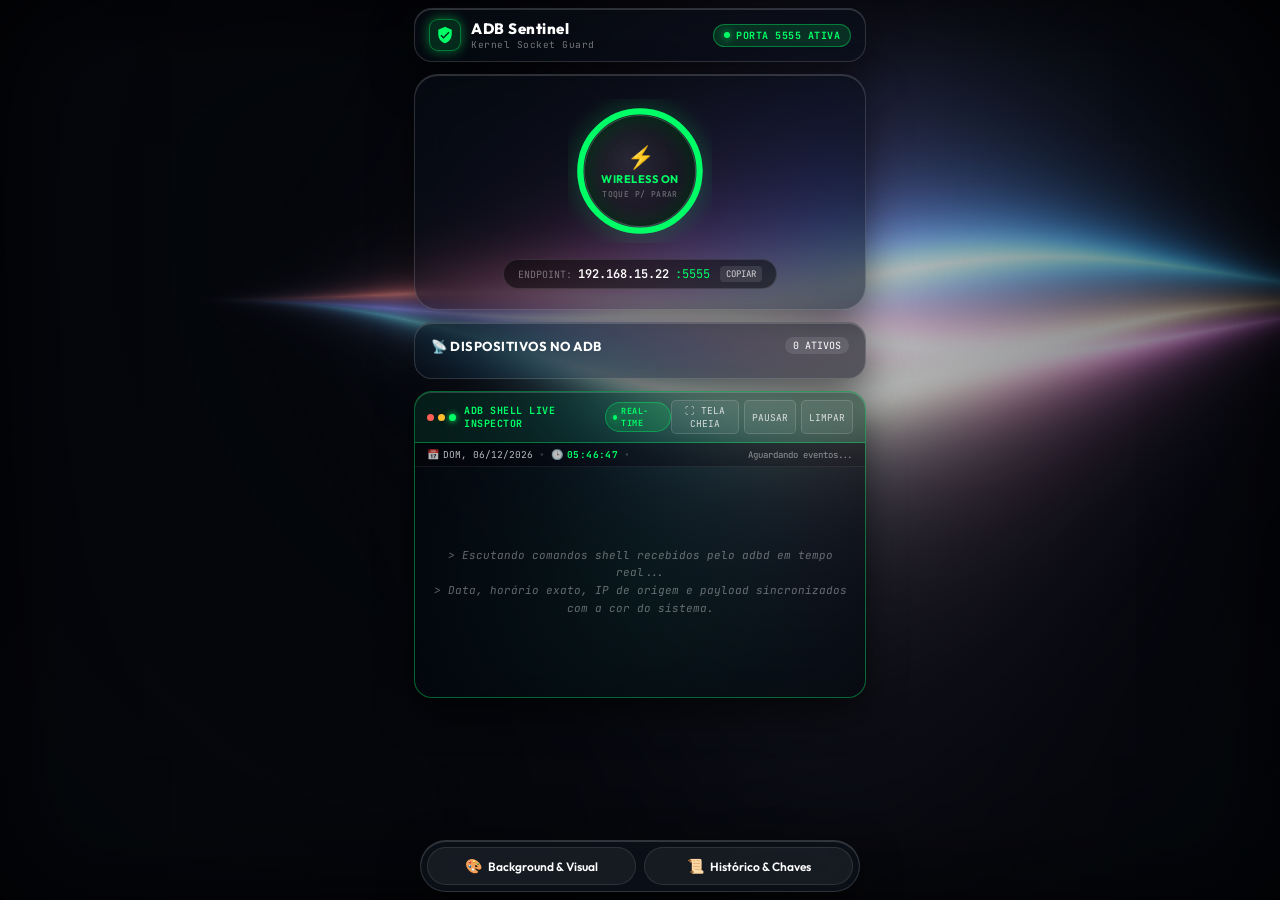
==== app/src/main/assets/web/index.html @ 9f7be299 "feat(shaders): integracao dos 34 shaders WebGL no terminal Glass Box" ====
<!DOCTYPE html>
<html lang="pt-BR">
<head>
  <meta charset="UTF-8">
  <meta name="viewport" content="width=device-width, initial-scale=1.0, maximum-scale=1.0, user-scalable=no, viewport-fit=cover">
  <meta name="theme-color" content="#05070c">
  <title>ADB Glass Sentinel</title>
  <link rel="preconnect" href="https://fonts.googleapis.com">
  <link rel="preconnect" href="https://fonts.gstatic.com" crossorigin>
  <link href="https://fonts.googleapis.com/css2?family=Inter:wght@400;500;600;700&family=Outfit:wght@600;700;800&family=JetBrains+Mono:wght@400;500;600;700&display=swap" rel="stylesheet">
  <link rel="stylesheet" href="style.css">
</head>
<body>

  <!-- =========================================================
       UNIVERSAL BACKGROUND VIEWPORT (5 Shaders WebGL Personal OS)
       ========================================================= -->
  <div class="bg-viewport">
    <div id="bg-webgl-container"></div>
    <div class="ambient-veil"></div>
    <div class="vignette-layer"></div>
  </div>

  <!-- Container Principal do App -->
  <div class="app-viewport">
    
    <!-- Header de Vidro Líquido -->
    <header class="header-glass">
      <div class="brand-badge">
        <div class="brand-icon">
          <svg viewBox="0 0 24 24">
            <path d="M12 1L3 5v6c0 5.55 3.84 10.74 9 12 5.16-1.26 9-6.45 9-12V5l-9-4zm-2 16l-4-4 1.41-1.41L10 14.17l6.59-6.59L18 9l-8 8z"/>
          </svg>
        </div>
        <div class="brand-text-col">
          <h1 class="brand-title">ADB Sentinel</h1>
          <span class="brand-subtitle">Kernel Socket Guard</span>
        </div>
      </div>

      <div class="header-status-badge" id="header-status-pill">
        <span class="status-dot" id="header-status-dot"></span>
        <span id="header-status-text">PORTA 5555 ATIVA</span>
      </div>
    </header>

    <!-- Card 1: Toggle Wireless ADB (Dial Ring de Vidro) -->
    <section class="sentinel-main-card">
      <div class="toggle-dial-container" id="toggle-dial-btn" title="Toque para Ativar ou Parar o Sistema ADB">
        <svg class="dial-svg-ring" viewBox="0 0 140 140">
          <circle class="dial-track" cx="70" cy="70" r="58" />
          <circle class="dial-progress" id="dial-progress-ring" cx="70" cy="70" r="58" />
        </svg>
        <div class="dial-center-btn">
          <span class="dial-icon" id="dial-icon-emoji">⚡</span>
          <span class="dial-state-text" id="dial-state-label">WIRELESS ON</span>
          <span class="dial-sub-hint" id="dial-sub-hint">TOQUE P/ PARAR</span>
        </div>
      </div>

      <!-- Pílula do Endpoint com Copiar -->
      <div class="endpoint-info-pill" id="endpoint-pill" title="Toque para copiar endpoint">
        <span class="endpoint-label">ENDPOINT:</span>
        <span class="endpoint-ip" id="endpoint-ip-label">192.168.15.22</span><span class="endpoint-port" id="endpoint-port-label">:5555</span>
        <span class="copy-badge">COPIAR</span>
      </div>
    </section>

    <!-- Card 2: Dispositivos Conectados (IP Mandatório) -->
    <section class="disclosure-card">
      <div class="section-header-row">
        <h2 class="section-title">
          <span>📡 Dispositivos no ADB</span>
        </h2>
        <span class="section-count-badge" id="active-count-badge">0 ATIVOS</span>
      </div>

      <div id="active-devices-container">
        <!-- Renderizado dinamicamente -->
      </div>
    </section>

    <!-- Card 3: SUPER GLASS BOX TERMINAL (Dynamic System Accent • Zero Flickeo) -->
    <section class="terminal-card">
      <div class="terminal-header">
        <div class="terminal-title-group">
          <div class="terminal-lights">
            <span class="term-light red"></span>
            <span class="term-light yellow"></span>
            <span class="term-light green"></span>
          </div>
          <span class="terminal-label">ADB SHELL LIVE INSPECTOR</span>
          <div class="terminal-live-badge" id="terminal-live-badge">
            <span class="live-dot-pulse"></span>
            <span id="terminal-live-text">REAL-TIME</span>
          </div>
        </div>
        <div class="terminal-actions">
          <button class="term-btn-icon" id="btn-term-fullscreen" title="Visualização em Tela Cheia">⛶ TELA CHEIA</button>
          <button class="term-btn-icon" id="btn-term-pause">PAUSAR</button>
          <button class="term-btn-icon" id="btn-term-clear">LIMPAR</button>
        </div>
      </div>

      <!-- Barra Intuitiva de Data, Hora Ao Vivo e Último Pulso do Terminal -->
      <div class="terminal-datetime-bar">
        <div class="term-dt-item">
          <span class="term-dt-icon">📅</span>
          <span id="term-live-date">HOJE, --/--/----</span>
        </div>
        <span class="term-dt-sep">&bull;</span>
        <div class="term-dt-item">
          <span class="term-dt-icon">🕒</span>
          <span id="term-live-clock" class="term-clock-mono">--:--:--</span>
        </div>
        <span class="term-dt-sep">&bull;</span>
        <div class="term-dt-item term-dt-last">
          <span id="term-last-cmd-time">Aguardando eventos...</span>
        </div>
      </div>

      <!-- Viewport de Comandos em Fluxo Natural e Suave -->
      <div class="terminal-box-viewport" id="terminal-viewport">
        <div class="terminal-empty-msg" id="terminal-empty-msg">
          &gt; Escutando comandos shell recebidos pelo adbd em tempo real...<br>
          &gt; Data, horário exato, IP de origem e payload sincronizados com a cor do sistema.
        </div>
      </div>
    </section>

  </div>

  <!-- DOCK INFERIOR MINIMALISTA DE VIDRO -->
  <nav class="bottom-dock-glass">
    <button class="dock-pill-btn" id="dock-btn-background">
      <span class="dock-btn-icon">🎨</span>
      <span>Background &amp; Visual</span>
    </button>
    <button class="dock-pill-btn" id="dock-btn-history">
      <span class="dock-btn-icon">📜</span>
      <span>Histórico &amp; Chaves</span>
    </button>
  </nav>

  <!-- =========================================================
       WIDGET BACKGROUND & VISUAL (Shaders + Accent Color Picker)
       ========================================================= -->
  <div class="modal-overlay" id="background-widget-overlay">
    <div class="modal-sheet-glass">
      <div class="modal-sheet-header">
        <div>
          <h3 class="modal-title">Widget de Background &amp; Visual</h3>
          <span class="modal-subtitle">Personalize a estética, o terminal e o motor gráfico WebGL</span>
        </div>
        <button class="modal-close-btn" id="btn-bg-modal-close">&times;</button>
      </div>

      <div class="modal-scrollable-content">

        <!-- Seção 1: Cor Principal da Interface & Terminal -->
        <div class="widget-section-block">
          <div class="widget-section-title">
            <span>✨ Cor Principal do Sistema &amp; Terminal</span>
          </div>
          <p class="widget-section-desc">
            Escolha a cor principal do sistema. Todos os cards, anéis, badges e as cores do Shell Glass Terminal se adaptam instantaneamente.
          </p>

          <!-- Paleta de Cores de Acento -->
          <div class="color-palette-row">
            <button class="color-swatch-btn" data-color="#00f0ff" style="--c: #00f0ff;" title="Ciano Neon"></button>
            <button class="color-swatch-btn" data-color="#a855f7" style="--c: #a855f7;" title="Violeta Cyber"></button>
            <button class="color-swatch-btn" data-color="#f59e0b" style="--c: #f59e0b;" title="Ouro Solar"></button>
            <button class="color-swatch-btn" data-color="#ff2a5f" style="--c: #ff2a5f;" title="Rubi Escarlate"></button>
            <button class="color-swatch-btn" data-color="#3b82f6" style="--c: #3b82f6;" title="Azul Elétrico"></button>
            <button class="color-swatch-btn" data-color="#ec4899" style="--c: #ec4899;" title="Rosa Neon"></button>
            <button class="color-swatch-btn active" data-color="#00ff66" style="--c: #00ff66;" title="Esmeralda"></button>
            <button class="color-swatch-btn" data-color="#ffffff" style="--c: #ffffff;" title="Branco Puro"></button>
          </div>

          <!-- Seletor de Cor Livre Hexadecimal -->
          <div class="custom-color-row">
            <label class="custom-color-label" for="custom-color-input">
              <span class="color-preview-circle" id="custom-color-preview"></span>
              <span id="custom-color-hex-text">Cor Customizada (#00ff66)</span>
            </label>
            <input type="color" id="custom-color-input" value="#00ff66">
          </div>
        </div>

        <!-- Seção 2: 5 Shaders WebGL do Personal OS -->
        <div class="widget-section-block">
          <div class="widget-section-title">
            <span>🌌 Shaders WebGL (Motor Personal OS)</span>
          </div>
          <p class="widget-section-desc">
            Shaders dinâmicos com suas paletas ricas originais, renderizados na GPU com alta performance.
          </p>

          <div class="shader-card-list">
            <!-- 1. Soft Aurora -->
            <div class="shader-option-card" data-shader="softaurora">
              <div class="shader-card-left">
                <div class="shader-gradient-badge" style="background: linear-gradient(135deg, #00f5d4, #9d4edd);"></div>
                <div>
                  <div class="shader-title">🌌 Soft Aurora</div>
                  <div class="shader-subtitle">Aurora boreal cósmica com véus fluidos e ruído 3D Perlin</div>
                </div>
              </div>
              <span class="shader-status-tag">SELECIONAR</span>
            </div>

            <!-- 2. 3D Particles -->
            <div class="shader-option-card" data-shader="particles">
              <div class="shader-card-left">
                <div class="shader-gradient-badge" style="background: linear-gradient(135deg, #a855f7, #6366f1);"></div>
                <div>
                  <div class="shader-title">✨ 3D Particles</div>
                  <div class="shader-subtitle">Point cloud instanciada tridimensional com rotação orbital interativa</div>
                </div>
              </div>
              <span class="shader-status-tag">SELECIONAR</span>
            </div>

            <!-- 3. Ghost Fibers -->
            <div class="shader-option-card" data-shader="ghostfibers">
              <div class="shader-card-left">
                <div class="shader-gradient-badge" style="background: linear-gradient(135deg, #06b6d4, #3b82f6);"></div>
                <div>
                  <div class="shader-title">🌀 Ghost Fibers</div>
                  <div class="shader-subtitle">Fibras ópticas espectrais com torção helicoidal harmônica</div>
                </div>
              </div>
              <span class="shader-status-tag">SELECIONAR</span>
            </div>

            <!-- 4. Plasma Wave -->
            <div class="shader-option-card" data-shader="plasmawave">
              <div class="shader-card-left">
                <div class="shader-gradient-badge" style="background: linear-gradient(135deg, #A855F7, #06B6D4);"></div>
                <div>
                  <div class="shader-title">🌊 Plasma Wave</div>
                  <div class="shader-subtitle">Raymarching tridimensional com campos ondulatórios quânticos</div>
                </div>
              </div>
              <span class="shader-status-tag">SELECIONAR</span>
            </div>

            <!-- 5. Strands -->
            <div class="shader-option-card active" data-shader="strands">
              <div class="shader-card-left">
                <div class="shader-gradient-badge" style="background: linear-gradient(135deg, #F97316, #7C3AED, #06B6D4);"></div>
                <div>
                  <div class="shader-title">🌟 Light Strands</div>
                  <div class="shader-subtitle">Feixes espectrais multicoloridos com dispersão e reflexos</div>
                </div>
              </div>
              <span class="shader-status-tag">ATIVO</span>
            </div>

            <!-- 6. Side Rays -->
            <div class="shader-option-card" data-shader="siderays">
              <div class="shader-card-left">
                <div class="shader-gradient-badge" style="background: linear-gradient(135deg, #f59e0b, #38bdf8);"></div>
                <div>
                  <div class="shader-title">⚡ Side Rays</div>
                  <div class="shader-subtitle">Feixes de luz volumétrica com iluminação lateral cinematográfica</div>
                </div>
              </div>
              <span class="shader-status-tag">SELECIONAR</span>
            </div>

            <!-- 7. Volumetric Beams -->
            <div class="shader-option-card" data-shader="beams">
              <div class="shader-card-left">
                <div class="shader-gradient-badge" style="background: linear-gradient(135deg, #8b5cf6, #ec4899);"></div>
                <div>
                  <div class="shader-title">🔦 Beams</div>
                  <div class="shader-subtitle">Feixes volumétricos 3D com dispersão atmosférica</div>
                </div>
              </div>
              <span class="shader-status-tag">SELECIONAR</span>
            </div>

            <!-- 8. Floating Lines -->
            <div class="shader-option-card" data-shader="floatinglines">
              <div class="shader-card-left">
                <div class="shader-gradient-badge" style="background: linear-gradient(135deg, #6366f1, #14b8a6);"></div>
                <div>
                  <div class="shader-title">〰️ Floating Lines</div>
                  <div class="shader-subtitle">Camadas de linhas tridimensionais com flexão dinâmica</div>
                </div>
              </div>
              <span class="shader-status-tag">SELECIONAR</span>
            </div>

            <!-- 9. Liquid Silk -->
            <div class="shader-option-card" data-shader="silk">
              <div class="shader-card-left">
                <div class="shader-gradient-badge" style="background: linear-gradient(135deg, #0ea5e9, #a855f7);"></div>
                <div>
                  <div class="shader-title">🧣 Liquid Silk</div>
                  <div class="shader-subtitle">Tecido de seda ondulante com reflexos orgânicos</div>
                </div>
              </div>
              <span class="shader-status-tag">SELECIONAR</span>
            </div>

            <!-- 10. Tactical Radar -->
            <div class="shader-option-card" data-shader="radar">
              <div class="shader-card-left">
                <div class="shader-gradient-badge" style="background: linear-gradient(135deg, #10b981, #06b6d4);"></div>
                <div>
                  <div class="shader-title">🎯 Tactical Radar</div>
                  <div class="shader-subtitle">Varredura circular tática com anéis concêntricos e pulsos</div>
                </div>
              </div>
              <span class="shader-status-tag">SELECIONAR</span>
            </div>

            <!-- 11. Ripple Grid -->
            <div class="shader-option-card" data-shader="ripplegrid">
              <div class="shader-card-left">
                <div class="shader-gradient-badge" style="background: linear-gradient(135deg, #3b82f6, #8b5cf6);"></div>
                <div>
                  <div class="shader-title">🌐 Ripple Grid</div>
                  <div class="shader-subtitle">Grade geométrica reativa com ondas de choque interativas</div>
                </div>
              </div>
              <span class="shader-status-tag">SELECIONAR</span>
            </div>

            <!-- 12. Pixel Blast -->
            <div class="shader-option-card" data-shader="pixelblast">
              <div class="shader-card-left">
                <div class="shader-gradient-badge" style="background: linear-gradient(135deg, #f43f5e, #fb923c);"></div>
                <div>
                  <div class="shader-title">💥 Pixel Blast</div>
                  <div class="shader-subtitle">Matriz de micro-pixels com explosões de ondas e reverberação</div>
                </div>
              </div>
              <span class="shader-status-tag">SELECIONAR</span>
            </div>

            <!-- 13. Magic Rings -->
            <div class="shader-option-card" data-shader="magicrings">
              <div class="shader-card-left">
                <div class="shader-gradient-badge" style="background: linear-gradient(135deg, #e11d48, #9333ea);"></div>
                <div>
                  <div class="shader-title">💫 Magic Rings</div>
                  <div class="shader-subtitle">Anéis de energia concêntricos com atenuação harmônica</div>
                </div>
              </div>
              <span class="shader-status-tag">SELECIONAR</span>
            </div>

            <!-- 14. Grid Scan -->
            <div class="shader-option-card" data-shader="gridscan">
              <div class="shader-card-left">
                <div class="shader-gradient-badge" style="background: linear-gradient(135deg, #059669, #10b981);"></div>
                <div>
                  <div class="shader-title">📡 Grid Scan</div>
                  <div class="shader-subtitle">Varredura a laser futurista sobre malha de cibersegurança</div>
                </div>
              </div>
              <span class="shader-status-tag">SELECIONAR</span>
            </div>

            <!-- 15. Liquid Chrome -->
            <div class="shader-option-card" data-shader="liquidchrome">
              <div class="shader-card-left">
                <div class="shader-gradient-badge" style="background: linear-gradient(135deg, #94a3b8, #cbd5e1);"></div>
                <div>
                  <div class="shader-title">🪙 Liquid Chrome</div>
                  <div class="shader-subtitle">Metal cromado líquido com reflexos orgânicos e brilho espelhado</div>
                </div>
              </div>
              <span class="shader-status-tag">SELECIONAR</span>
            </div>

            <!-- 16. Line Waves -->
            <div class="shader-option-card" data-shader="linewaves">
              <div class="shader-card-left">
                <div class="shader-gradient-badge" style="background: linear-gradient(135deg, #38bdf8, #818cf8);"></div>
                <div>
                  <div class="shader-title">🌊 Line Waves</div>
                  <div class="shader-subtitle">Ondas lineares entrelaçadas com transição de gradiente suave</div>
                </div>
              </div>
              <span class="shader-status-tag">SELECIONAR</span>
            </div>

            <!-- 17. Ferrofluid -->
            <div class="shader-option-card" data-shader="ferrofluid">
              <div class="shader-card-left">
                <div class="shader-gradient-badge" style="background: linear-gradient(135deg, #1e293b, #0f172a);"></div>
                <div>
                  <div class="shader-title">🧲 Ferrofluid</div>
                  <div class="shader-subtitle">Fluido magnético com espinhos dinâmicos e turbulência física</div>
                </div>
              </div>
              <span class="shader-status-tag">SELECIONAR</span>
            </div>

            <!-- 18. Dither Matrix -->
            <div class="shader-option-card" data-shader="dither">
              <div class="shader-card-left">
                <div class="shader-gradient-badge" style="background: linear-gradient(135deg, #10b981, #047857);"></div>
                <div>
                  <div class="shader-title">👾 Dither Matrix</div>
                  <div class="shader-subtitle">Matriz de Bayer retrô com quantização cromática analógica</div>
                </div>
              </div>
              <span class="shader-status-tag">SELECIONAR</span>
            </div>

            <!-- 19. Dark Veil -->
            <div class="shader-option-card" data-shader="darkveil">
              <div class="shader-card-left">
                <div class="shader-gradient-badge" style="background: linear-gradient(135deg, #0f172a, #334155, #64748b);"></div>
                <div>
                  <div class="shader-title">🌑 Dark Veil</div>
                  <div class="shader-subtitle">Cetim negro abissal gerado por rede neural CPPN orgânica</div>
                </div>
              </div>
              <span class="shader-status-tag">SELECIONAR</span>
            </div>

            <!-- 20. Web Threads -->
            <div class="shader-option-card" data-shader="webthreads">
              <div class="shader-card-left">
                <div class="shader-gradient-badge" style="background: linear-gradient(135deg, #5227ff, #ff9ffc);"></div>
                <div>
                  <div class="shader-title">🕸️ Web Threads</div>
                  <div class="shader-subtitle">Filamentos quânticos espelhados com emissão de brilho laser</div>
                </div>
              </div>
              <span class="shader-status-tag">SELECIONAR</span>
            </div>

            <!-- 21. Topography -->
            <div class="shader-option-card" data-shader="topography">
              <div class="shader-card-left">
                <div class="shader-gradient-badge" style="background: linear-gradient(135deg, #f59e0b, #d97706);"></div>
                <div>
                  <div class="shader-title">🗺️ Topography</div>
                  <div class="shader-subtitle">Curvas de nível cartográficas com morphing dinâmico e relevo</div>
                </div>
              </div>
              <span class="shader-status-tag">SELECIONAR</span>
            </div>

            <!-- 22. Balatro Flow -->
            <div class="shader-option-card" data-shader="balatro">
              <div class="shader-card-left">
                <div class="shader-gradient-badge" style="background: linear-gradient(135deg, #DE443B, #006BB4, #162325);"></div>
                <div>
                  <div class="shader-title">🌀 Balatro</div>
                  <div class="shader-subtitle">Vórtice psicodélico em espiral matemática e contraste dinâmico</div>
                </div>
              </div>
              <span class="shader-status-tag">SELECIONAR</span>
            </div>

            <!-- 23. Faulty Terminal -->
            <div class="shader-option-card" data-shader="faultyterminal">
              <div class="shader-card-left">
                <div class="shader-gradient-badge" style="background: linear-gradient(135deg, #22c55e, #15803d);"></div>
                <div>
                  <div class="shader-title">📟 Faulty Terminal</div>
                  <div class="shader-subtitle">Monitor CRT com aberração cromática, ruído e glitch de vídeo</div>
                </div>
              </div>
              <span class="shader-status-tag">SELECIONAR</span>
            </div>

            <!-- 24. Morph Slider -->
            <div class="shader-option-card" data-shader="morphslider">
              <div class="shader-card-left">
                <div class="shader-gradient-badge" style="background: linear-gradient(135deg, #f43f5e, #ec4899);"></div>
                <div>
                  <div class="shader-title">🎞️ Morph Slider</div>
                  <div class="shader-subtitle">Transição cinemática com distorção de textura e desfoque temporal</div>
                </div>
              </div>
              <span class="shader-status-tag">SELECIONAR</span>
            </div>

            <!-- 25. Antigravity -->
            <div class="shader-option-card" data-shader="antigravity">
              <div class="shader-card-left">
                <div class="shader-gradient-badge" style="background: linear-gradient(135deg, #7c3aed, #a855f7);"></div>
                <div>
                  <div class="shader-title">🛸 Antigravity</div>
                  <div class="shader-subtitle">Partículas 3D em levitação magnética e atração gravitacional</div>
                </div>
              </div>
              <span class="shader-status-tag">SELECIONAR</span>
            </div>

            <!-- 26. Northern Aurora -->
            <div class="shader-option-card" data-shader="aurora">
              <div class="shader-card-left">
                <div class="shader-gradient-badge" style="background: linear-gradient(135deg, #06b6d4, #10b981);"></div>
                <div>
                  <div class="shader-title">🌠 Northern Aurora</div>
                  <div class="shader-subtitle">Cortinas polares de luz com ruído simplex ondulatório</div>
                </div>
              </div>
              <span class="shader-status-tag">SELECIONAR</span>
            </div>

            <!-- 27. Letter Glitch -->
            <div class="shader-option-card" data-shader="letterglitch">
              <div class="shader-card-left">
                <div class="shader-gradient-badge" style="background: linear-gradient(135deg, #10b981, #064e3b);"></div>
                <div>
                  <div class="shader-title">🔤 Letter Glitch</div>
                  <div class="shader-subtitle">Chuva de caracteres ASCII matriciais com decodificação cibernética</div>
                </div>
              </div>
              <span class="shader-status-tag">SELECIONAR</span>
            </div>

            <!-- 28. Electric Plasma -->
            <div class="shader-option-card" data-shader="plasma">
              <div class="shader-card-left">
                <div class="shader-gradient-badge" style="background: linear-gradient(135deg, #d946ef, #8b5cf6);"></div>
                <div>
                  <div class="shader-title">⚡ Electric Plasma</div>
                  <div class="shader-subtitle">Arco de plasma de alta voltagem com ondulações eletromagnéticas</div>
                </div>
              </div>
              <span class="shader-status-tag">SELECIONAR</span>
            </div>

            <!-- 29. Liquid Ether -->
            <div class="shader-option-card" data-shader="liquidether">
              <div class="shader-card-left">
                <div class="shader-gradient-badge" style="background: linear-gradient(135deg, #0284c7, #6366f1);"></div>
                <div>
                  <div class="shader-title">💧 Liquid Ether</div>
                  <div class="shader-subtitle">Simulação Navier-Stokes de fluido etéreo com vorticidade real</div>
                </div>
              </div>
              <span class="shader-status-tag">SELECIONAR</span>
            </div>

            <!-- 30. Energy Orb -->
            <div class="shader-option-card" data-shader="orb">
              <div class="shader-card-left">
                <div class="shader-gradient-badge" style="background: linear-gradient(135deg, #6366f1, #d946ef);"></div>
                <div>
                  <div class="shader-title">🔮 Energy Orb</div>
                  <div class="shader-subtitle">Orbe de energia cósmica tridimensional com rotação gravitacional</div>
                </div>
              </div>
              <span class="shader-status-tag">SELECIONAR</span>
            </div>

            <!-- 31. Prismatic Beam -->
            <div class="shader-option-card" data-shader="prism">
              <div class="shader-card-left">
                <div class="shader-gradient-badge" style="background: linear-gradient(135deg, #f59e0b, #ec4899);"></div>
                <div>
                  <div class="shader-title">💎 Prismatic Beam</div>
                  <div class="shader-subtitle">Refração de prisma com dispersão cromática e reflexos cristalinos</div>
                </div>
              </div>
              <span class="shader-status-tag">SELECIONAR</span>
            </div>

            <!-- 32. Prismatic Burst -->
            <div class="shader-option-card" data-shader="prismaticburst">
              <div class="shader-card-left">
                <div class="shader-gradient-badge" style="background: linear-gradient(135deg, #ef4444, #8b5cf6);"></div>
                <div>
                  <div class="shader-title">🎆 Prismatic Burst</div>
                  <div class="shader-subtitle">Explosão de raios policromáticos com rotação tridimensional</div>
                </div>
              </div>
              <span class="shader-status-tag">SELECIONAR</span>
            </div>

            <!-- 33. Thunder Lightning -->
            <div class="shader-option-card" data-shader="lightning">
              <div class="shader-card-left">
                <div class="shader-gradient-badge" style="background: linear-gradient(135deg, #eab308, #3b82f6);"></div>
                <div>
                  <div class="shader-title">⚡ Lightning</div>
                  <div class="shader-subtitle">Arco elétrico fractal FBM com descargas de plasma ionizado</div>
                </div>
              </div>
              <span class="shader-status-tag">SELECIONAR</span>
            </div>

            <!-- 34. Evil Eye -->
            <div class="shader-option-card" data-shader="evileye">
              <div class="shader-card-left">
                <div class="shader-gradient-badge" style="background: linear-gradient(135deg, #dc2626, #7f1d1d);"></div>
                <div>
                  <div class="shader-title">👁️ Evil Eye</div>
                  <div class="shader-subtitle">Olho flamejante com pupila interativa e ruído procedural reativo</div>
                </div>
              </div>
              <span class="shader-status-tag">SELECIONAR</span>
            </div>
          </div>
        </div>

      </div>
    </div>
  </div>

  <!-- MODAL DE HISTÓRICO & CHAVES DO SISTEMA -->
  <div class="modal-overlay" id="history-modal-overlay">
    <div class="modal-sheet-glass">
      <div class="modal-sheet-header">
        <h3 class="modal-title">Histórico de Conexões &amp; Chaves</h3>
        <button class="modal-close-btn" id="btn-modal-close">&times;</button>
      </div>

      <div class="modal-scrollable-content" id="modal-content-list">
        <!-- Renderizado dinamicamente -->
      </div>

      <div class="modal-footer-row">
        <button class="btn-glass-action auth" id="btn-clear-history">Limpar Histórico</button>
        <button class="btn-glass-action deny" id="btn-revoke-all-keys">Revogar Todas as Chaves</button>
      </div>
    </div>
  </div>

  <!-- =========================================================
       TERMINAL FULLSCREEN ULTRA LIGHT GLASS
       Visualização Expandida • Translucidez Pura • Blur de Fundo
       ========================================================= -->
  <div class="terminal-fullscreen-overlay" id="terminal-fullscreen-overlay">
    <div class="terminal-fullscreen-glass-container">

      <!-- Header Ultra Light Glass -->
      <header class="term-fs-header">
        <div class="term-fs-header-left">
          <div class="terminal-lights">
            <span class="term-light red"></span>
            <span class="term-light yellow"></span>
            <span class="term-light green"></span>
          </div>
          <div class="term-fs-title-col">
            <div class="term-fs-title-row">
              <span class="term-fs-title">ADB SHELL LIVE INSPECTOR</span>
              <span class="term-fs-mode-tag">ULTRA LIGHT GLASS</span>
            </div>
            <div class="term-fs-subtitle">
              <span id="term-fs-live-datetime">📅 HOJE • 🕒 --:--:--</span>
            </div>
          </div>
        </div>

        <div class="term-fs-header-right">
          <div class="terminal-live-badge" id="term-fs-live-badge">
            <span class="live-dot-pulse"></span>
            <span>AO VIVO</span>
          </div>
          <span class="term-fs-counter-badge" id="term-fs-counter">0 COMANDOS</span>
          <button class="term-btn-icon" id="btn-term-fs-pause">PAUSAR</button>
          <button class="term-btn-icon" id="btn-term-fs-clear">LIMPAR</button>
          <button class="term-fs-close-btn" id="btn-term-fs-close" title="Reduzir para Card">&times;</button>
        </div>
      </header>

      <!-- Barra de Ferramentas / Filtro Ultra Light Glass -->
      <div class="term-fs-toolbar">
        <div class="term-fs-filter-chips">
          <button class="term-filter-chip active" data-filter="all">TODOS</button>
          <button class="term-filter-chip" data-filter="shell">SHELL</button>
          <button class="term-filter-chip" data-filter="priv">PRIVILEGIADO</button>
        </div>
        <div class="term-fs-search-box">
          <span class="term-search-icon">🔍</span>
          <input type="text" id="term-fs-search-input" placeholder="Filtrar por comando, data, hora ou IP..." />
          <button class="term-search-clear-btn" id="btn-term-fs-search-clear" style="display: none;">&times;</button>
        </div>
      </div>

      <!-- Viewport de Comandos Fullscreen Ultra Light Glass -->
      <div class="terminal-fullscreen-viewport" id="terminal-fullscreen-viewport">
        <div class="terminal-empty-msg" id="terminal-fs-empty-msg">
          &gt; Modo Fullscreen Ultra Light Glass ativado.<br>
          &gt; Escutando comandos shell recebidos pelo adbd em tempo real...<br>
          &gt; Cores sincronizadas com o tema principal e carimbo intuitivo de data/hora.
        </div>
      </div>

      <!-- Rodapé com Info do Host & Cópia Rápida -->
      <footer class="term-fs-footer">
        <div class="term-fs-footer-info">
          <span>HOST: <b id="term-fs-host-ip">192.168.15.23</b></span>
          <span class="term-fs-dot">&bull;</span>
          <span>PORTA: <b>5555</b></span>
          <span class="term-fs-dot">&bull;</span>
          <span>ESTADO: <b id="term-fs-audit-state" style="color: var(--accent-primary);">AUDITANDO SHELL</b></span>
        </div>
        <button class="term-btn-icon" id="btn-term-fs-copy-all">COPIAR TUDO</button>
      </footer>

    </div>
  </div>

  <!-- Scripts Independentes -->
  <script type="module" src="js/shaders.js"></script>
  <script src="js/app.js"></script>
</body>
</html>
---- app/src/main/assets/web/style.css ----
/* ==========================================================================
   ADB GLASS SENTINEL — Liquid Glassmorphism & Cyber Security System
   Obsidian Dark • Dynamic System & Terminal Accent • WebGL 60FPS
   ========================================================================== */

:root {
  --safe-top: env(safe-area-inset-top, 52px);
  --safe-bottom: env(safe-area-inset-bottom, 24px);

  --bg-deep: #05070c;
  --bg-surface: #0a0e17;

  /* Cor Primária do Sistema & Terminal (Customizável pelo Usuário via Widget) */
  --accent-primary: #00ff66;
  --accent-primary-glow: rgba(0, 255, 102, 0.45);
  --accent-primary-soft: rgba(0, 255, 102, 0.14);
  --accent-primary-border: rgba(0, 255, 102, 0.38);

  /* Variáveis do Terminal sincronizadas dinamicamente com a Cor Principal */
  --terminal-green: var(--accent-primary);
  --terminal-green-glow: var(--accent-primary-glow);
  --terminal-green-dim: var(--accent-primary-soft);
  --terminal-green-border: var(--accent-primary-border);
  --terminal-accent-bg: rgba(0, 255, 102, 0.07);
  --terminal-row-bg: rgba(0, 255, 102, 0.04);

  --accent-red: #ff1037;
  --accent-red-glow: rgba(255, 16, 55, 0.45);
  --accent-red-soft: rgba(255, 16, 55, 0.12);

  --accent-cyan: #00f0ff;
  --accent-amber: #ffaa00;

  /* Vidro Translúcido Líquido */
  --glass-card-bg: rgba(10, 15, 24, 0.55);
  --glass-card-border: rgba(255, 255, 255, 0.15);
  --glass-border-subtle: rgba(255, 255, 255, 0.08);
  --glass-blur: 24px;

  /* Tipografia */
  --font-heading: 'Outfit', -apple-system, BlinkMacSystemFont, sans-serif;
  --font-body: 'Inter', -apple-system, BlinkMacSystemFont, sans-serif;
  --font-mono: 'JetBrains Mono', monospace;

  --text-main: #ffffff;
  --text-muted: rgba(255, 255, 255, 0.78);
  --text-dim: rgba(255, 255, 255, 0.45);

  /* Sombras e Raios */
  --radius-xl: 24px;
  --radius-lg: 18px;
  --radius-md: 12px;
  --radius-pill: 9999px;

  --shadow-glass: 0 16px 40px rgba(0, 0, 0, 0.55), inset 0 1px 0 rgba(255, 255, 255, 0.16);
  --shadow-glow: 0 0 25px var(--accent-primary-glow);
}

*, *::before, *::after {
  box-sizing: border-box;
  margin: 0;
  padding: 0;
  -webkit-tap-highlight-color: transparent;
  user-select: none;
}

html, body {
  width: 100%;
  height: 100%;
  background-color: var(--bg-deep);
  color: var(--text-main);
  font-family: var(--font-body);
  overflow-x: hidden;
  -webkit-font-smoothing: antialiased;
}

/* =========================================================
   BACKGROUND VIEWPORT (Shaders WebGL Translúcidos)
   ========================================================= */
.bg-viewport {
  position: fixed;
  inset: 0;
  width: 100vw;
  height: 100vh;
  z-index: 0;
  pointer-events: none;
  overflow: hidden;
}

#bg-webgl-container {
  position: absolute;
  inset: 0;
  width: 100%;
  height: 100%;
  z-index: 1;
}

#bg-webgl-container canvas {
  width: 100% !important;
  height: 100% !important;
  display: block;
}

.ambient-veil {
  position: absolute;
  inset: 0;
  z-index: 2;
  background: radial-gradient(circle at 50% 25%, rgba(0, 0, 0, 0.1) 0%, rgba(5, 7, 12, 0.65) 85%);
}

.vignette-layer {
  position: absolute;
  inset: 0;
  z-index: 3;
  box-shadow: inset 0 0 120px rgba(0, 0, 0, 0.85);
  pointer-events: none;
}

/* =========================================================
   APP VIEWPORT (Layout Principal)
   ========================================================= */
.app-viewport {
  position: relative;
  z-index: 10;
  display: flex;
  flex-direction: column;
  gap: 12px;
  width: 100%;
  max-width: 480px;
  margin: 0 auto;
  padding: calc(var(--safe-top) + 8px) 14px calc(var(--safe-bottom) + 84px) 14px;
  min-height: 100vh;
}

/* =========================================================
   HEADER DE VIDRO LÍQUIDO
   ========================================================= */
.header-glass {
  display: flex;
  align-items: center;
  justify-content: space-between;
  padding: 10px 14px;
  background: var(--glass-card-bg);
  border: 1px solid var(--glass-card-border);
  backdrop-filter: blur(var(--glass-blur)) saturate(160%);
  -webkit-backdrop-filter: blur(var(--glass-blur)) saturate(160%);
  border-radius: var(--radius-lg);
  box-shadow: var(--shadow-glass);
}

.brand-badge {
  display: flex;
  align-items: center;
  gap: 10px;
}

.brand-icon {
  width: 32px;
  height: 32px;
  border-radius: 9px;
  background: var(--accent-primary-soft);
  border: 1px solid var(--accent-primary-border);
  display: flex;
  align-items: center;
  justify-content: center;
  box-shadow: 0 0 12px var(--accent-primary-glow);
  transition: all 0.3s ease;
}

.brand-icon svg {
  width: 18px;
  height: 18px;
  fill: var(--accent-primary);
  transition: fill 0.3s ease;
}

.brand-text-col {
  display: flex;
  flex-direction: column;
}

.brand-title {
  font-family: var(--font-heading);
  font-size: 15px;
  font-weight: 800;
  letter-spacing: 0.5px;
  color: #ffffff;
}

.brand-subtitle {
  font-family: var(--font-mono);
  font-size: 9.5px;
  color: var(--text-dim);
  letter-spacing: 0.5px;
}

.header-status-badge {
  display: flex;
  align-items: center;
  gap: 6px;
  padding: 4px 10px;
  border-radius: var(--radius-pill);
  background: var(--accent-primary-soft);
  border: 1px solid var(--accent-primary-border);
  font-family: var(--font-mono);
  font-size: 10px;
  font-weight: 700;
  color: var(--accent-primary);
  letter-spacing: 0.5px;
  transition: all 0.3s ease;
}

.header-status-badge.inactive {
  background: var(--accent-red-soft);
  border-color: var(--accent-red);
  color: var(--accent-red);
}

.status-dot {
  width: 6px;
  height: 6px;
  border-radius: 50%;
  background: var(--accent-primary);
  box-shadow: 0 0 8px var(--accent-primary);
  animation: pulseDot 1.8s infinite ease-in-out;
  transition: background 0.3s ease;
}

. status-dot.inactive,
.header-status-badge.inactive .status-dot {
  background: var(--accent-red);
  box-shadow: 0 0 8px var(--accent-red);
}

@keyframes pulseDot {
  0%, 100% { opacity: 1; transform: scale(1); }
  50% { opacity: 0.45; transform: scale(1.2); }
}

/* =========================================================
   CARD 1: TOGGLE WIRELESS ADB (Dial Ring de Vidro)
   ========================================================= */
.sentinel-main-card {
  display: flex;
  flex-direction: column;
  align-items: center;
  justify-content: center;
  padding: 24px 16px 20px 16px;
  background: var(--glass-card-bg);
  border: 1px solid var(--glass-card-border);
  backdrop-filter: blur(var(--glass-blur)) saturate(160%);
  -webkit-backdrop-filter: blur(var(--glass-blur)) saturate(160%);
  border-radius: var(--radius-xl);
  box-shadow: var(--shadow-glass);
  position: relative;
  gap: 16px;
}

.toggle-dial-container {
  position: relative;
  width: 144px;
  height: 144px;
  display: flex;
  align-items: center;
  justify-content: center;
  cursor: pointer;
  transition: transform 0.18s cubic-bezier(0.16, 1, 0.3, 1);
}

.toggle-dial-container:active {
  transform: scale(0.93);
}

.dial-svg-ring {
  position: absolute;
  inset: 0;
  width: 100%;
  height: 100%;
  transform: rotate(-90deg);
}

.dial-track {
  fill: none;
  stroke: rgba(255, 255, 255, 0.08);
  stroke-width: 6;
}

.dial-progress {
  fill: none;
  stroke: var(--accent-primary);
  stroke-width: 6;
  stroke-dasharray: 364.4;
  stroke-dashoffset: 0;
  stroke-linecap: round;
  transition: stroke 0.3s, stroke-dashoffset 0.55s cubic-bezier(0.16, 1, 0.3, 1), filter 0.3s;
  filter: drop-shadow(0 0 10px var(--accent-primary-glow));
}

.dial-progress.inactive {
  stroke: var(--accent-red);
  stroke-dashoffset: 275;
  filter: drop-shadow(0 0 8px var(--accent-red-glow));
}

.dial-center-btn {
  width: 112px;
  height: 112px;
  border-radius: 50%;
  background: radial-gradient(circle at 40% 40%, rgba(255, 255, 255, 0.09) 0%, rgba(0, 0, 0, 0.78) 100%);
  border: 1px solid rgba(255, 255, 255, 0.18);
  display: flex;
  flex-direction: column;
  align-items: center;
  justify-content: center;
  box-shadow: inset 0 0 15px rgba(0, 0, 0, 0.7);
  gap: 1px;
  transition: border-color 0.3s ease, box-shadow 0.3s ease;
}

.dial-icon {
  font-size: 22px;
  margin-bottom: 1px;
}

.dial-state-text {
  font-family: var(--font-heading);
  font-weight: 700;
  font-size: 11px;
  letter-spacing: 0.5px;
  color: var(--accent-primary);
  transition: color 0.3s ease;
}

.dial-state-text.inactive {
  color: var(--accent-red);
}

.dial-sub-hint {
  font-family: var(--font-mono);
  font-size: 8px;
  color: rgba(255, 255, 255, 0.42);
  letter-spacing: 0.4px;
  margin-top: 2px;
}

.endpoint-info-pill {
  display: flex;
  align-items: center;
  gap: 6px;
  padding: 6px 14px;
  border-radius: var(--radius-pill);
  background: rgba(0, 0, 0, 0.5);
  border: 1px solid rgba(255, 255, 255, 0.12);
  font-family: var(--font-mono);
  font-size: 12px;
  cursor: pointer;
  transition: background 0.2s, border-color 0.2s;
}

.endpoint-info-pill:active {
  background: rgba(0, 0, 0, 0.8);
}

.endpoint-label {
  color: rgba(255, 255, 255, 0.4);
  font-size: 10px;
}

.endpoint-ip {
  color: #ffffff;
  font-weight: 600;
}

.endpoint-port {
  color: var(--accent-primary);
  transition: color 0.3s ease;
}

.endpoint-port.inactive {
  color: var(--accent-red);
}

.copy-badge {
  font-size: 9px;
  padding: 2px 6px;
  border-radius: 4px;
  background: rgba(255, 255, 255, 0.1);
  color: var(--text-muted);
  margin-left: 4px;
}

/* =========================================================
   CARD 2: DISPOSITIVOS CONECTADOS (IP MANDATÓRIO)
   ========================================================= */
.disclosure-card {
  padding: 14px 16px;
  background: var(--glass-card-bg);
  border: 1px solid var(--glass-card-border);
  backdrop-filter: blur(var(--glass-blur)) saturate(160%);
  -webkit-backdrop-filter: blur(var(--glass-blur)) saturate(160%);
  border-radius: var(--radius-lg);
  box-shadow: var(--shadow-glass);
}

.section-header-row {
  display: flex;
  align-items: center;
  justify-content: space-between;
  margin-bottom: 10px;
}

.section-title {
  font-family: var(--font-heading);
  font-size: 13px;
  font-weight: 700;
  text-transform: uppercase;
  letter-spacing: 0.5px;
  display: flex;
  align-items: center;
  gap: 6px;
}

.section-count-badge {
  padding: 2px 8px;
  border-radius: var(--radius-pill);
  font-size: 10px;
  font-family: var(--font-mono);
  background: rgba(255, 255, 255, 0.1);
  color: #ffffff;
}

.active-host-box {
  display: flex;
  flex-direction: column;
  gap: 8px;
  background: rgba(0, 0, 0, 0.45);
  border: 1px solid var(--accent-primary-border);
  border-radius: var(--radius-md);
  padding: 10px 12px;
  margin-bottom: 6px;
  transition: border-color 0.3s ease;
}

.active-host-box:last-child {
  margin-bottom: 0;
}

.host-top-row {
  display: flex;
  align-items: center;
  justify-content: space-between;
}

.host-ip-title {
  font-family: var(--font-mono);
  font-size: 14px;
  font-weight: 700;
  color: #ffffff;
}

.host-type-tag {
  font-size: 9px;
  padding: 2px 6px;
  border-radius: 4px;
  background: var(--accent-primary-soft);
  color: var(--accent-primary);
  border: 1px solid var(--accent-primary-border);
  font-family: var(--font-mono);
  transition: all 0.3s ease;
}

.host-bottom-row {
  display: flex;
  align-items: center;
  justify-content: space-between;
  gap: 8px;
}

.host-status-desc {
  font-size: 11px;
  color: var(--text-dim);
  font-family: var(--font-mono);
}

.host-action-buttons {
  display: flex;
  gap: 6px;
}

.btn-glass-action {
  padding: 5px 12px;
  border-radius: var(--radius-md);
  font-family: var(--font-heading);
  font-size: 11px;
  font-weight: 600;
  cursor: pointer;
  border: 1px solid transparent;
  transition: all 0.2s;
  white-space: nowrap;
}

.btn-glass-action.auth {
  background: var(--accent-primary-soft);
  border-color: var(--accent-primary);
  color: var(--accent-primary);
}

.btn-glass-action.auth:active {
  filter: brightness(1.2);
}

.btn-glass-action.deny {
  background: rgba(255, 16, 55, 0.16);
  border-color: var(--accent-red);
  color: var(--accent-red);
}

.btn-glass-action.deny:active {
  background: rgba(255, 16, 55, 0.32);
}

/* =========================================================
   CARD 3: SUPER GLASS BOX TERMINAL (Dynamic System Accent)
   ESTABILIDADE ABSOLUTA: Zero Tremor • Zero Flickeo • Zero Blur Mutation
   ========================================================= */
.terminal-card {
  position: relative;
  display: flex;
  flex-direction: column;
  background: rgba(8, 14, 22, 0.42);
  border: 1px solid var(--accent-primary-border);
  backdrop-filter: blur(16px) saturate(170%);
  -webkit-backdrop-filter: blur(16px) saturate(170%);
  border-radius: var(--radius-lg);
  box-shadow: 0 16px 36px rgba(0, 0, 0, 0.55), inset 0 1px 0 rgba(255, 255, 255, 0.18);
  overflow: hidden;
  contain: paint layout;
  transform: translateZ(0);
  transition: border-color 0.3s ease;
}

.terminal-header {
  display: flex;
  align-items: center;
  justify-content: space-between;
  padding: 8px 12px;
  background: var(--terminal-accent-bg);
  border-bottom: 1px solid var(--accent-primary-border);
  transition: background 0.3s ease, border-color 0.3s ease;
}

.terminal-title-group {
  display: flex;
  align-items: center;
  gap: 8px;
}

.terminal-lights {
  display: flex;
  gap: 4px;
}

.term-light {
  width: 7px;
  height: 7px;
  border-radius: 50%;
}
.term-light.red { background: #ff5f56; }
.term-light.yellow { background: #ffbd2e; }
.term-light.green { background: var(--accent-primary); box-shadow: 0 0 6px var(--accent-primary); }

.terminal-label {
  font-family: var(--font-mono);
  font-size: 10px;
  font-weight: 700;
  color: var(--accent-primary);
  letter-spacing: 0.5px;
  transition: color 0.3s ease;
}

.terminal-live-badge {
  display: flex;
  align-items: center;
  gap: 4px;
  background: var(--accent-primary-soft);
  border: 1px solid var(--accent-primary-border);
  padding: 2px 7px;
  border-radius: var(--radius-pill);
  font-size: 8.5px;
  font-family: var(--font-mono);
  font-weight: 700;
  color: var(--accent-primary);
  letter-spacing: 0.5px;
  transition: all 0.25s ease;
}

.terminal-live-badge.flash {
  filter: brightness(1.45);
  box-shadow: 0 0 12px var(--accent-primary-glow);
}

.live-dot-pulse {
  width: 5px;
  height: 5px;
  border-radius: 50%;
  background: var(--accent-primary);
  box-shadow: 0 0 8px var(--accent-primary);
  animation: liveBeaconPulse 1.4s infinite ease-in-out;
  transition: background 0.3s ease, box-shadow 0.3s ease;
}

@keyframes liveBeaconPulse {
  0%, 100% {
    transform: scale(1);
    opacity: 1;
  }
  50% {
    transform: scale(1.35);
    opacity: 0.55;
  }
}

.terminal-actions {
  display: flex;
  gap: 5px;
}

.term-btn-icon {
  background: rgba(255, 255, 255, 0.06);
  border: 1px solid rgba(255, 255, 255, 0.14);
  color: var(--text-muted);
  border-radius: 5px;
  padding: 3px 7px;
  font-size: 9.5px;
  font-family: var(--font-mono);
  cursor: pointer;
  transition: all 0.2s;
}

.term-btn-icon:hover, .term-btn-icon:active {
  background: var(--accent-primary-soft);
  color: var(--accent-primary);
  border-color: var(--accent-primary);
}

/* Barra Intuitiva de Data e Hora no Shell Glass Terminal */
.terminal-datetime-bar {
  display: flex;
  align-items: center;
  justify-content: space-between;
  gap: 6px;
  padding: 5px 12px;
  background: rgba(0, 0, 0, 0.38);
  border-bottom: 1px solid rgba(255, 255, 255, 0.07);
  font-family: var(--font-mono);
  font-size: 9.5px;
  color: rgba(255, 255, 255, 0.72);
}

.term-dt-item {
  display: flex;
  align-items: center;
  gap: 4px;
  white-space: nowrap;
}

.term-dt-icon {
  font-size: 10px;
}

.term-clock-mono {
  color: var(--accent-primary);
  font-weight: 700;
  letter-spacing: 0.4px;
  transition: color 0.3s ease;
}

.term-dt-sep {
  opacity: 0.3;
}

.term-dt-last {
  margin-left: auto;
  color: rgba(255, 255, 255, 0.5);
  font-size: 9px;
  overflow: hidden;
  text-overflow: ellipsis;
}

/* Viewport em Fluxo Natural e Suave */
.terminal-box-viewport {
  position: relative;
  height: 230px;
  overflow-y: auto;
  overflow-x: hidden;
  padding: 10px;
  font-family: var(--font-mono);
  font-size: 11px;
  line-height: 1.45;
  color: var(--accent-primary);
  text-shadow: 0 0 6px var(--accent-primary-glow);
  display: flex;
  flex-direction: column;
  gap: 7px;
  background: radial-gradient(circle at center, var(--terminal-row-bg) 0%, rgba(2, 4, 8, 0.34) 100%);
  overscroll-behavior: contain;
  transition: color 0.3s ease, text-shadow 0.3s ease;
}

/* Animação Suave e Elegante de Novos Comandos */
@keyframes cmdGentleSlideIn {
  0% {
    opacity: 0;
    transform: translateY(-6px);
    background: var(--accent-primary-soft);
  }
  100% {
    opacity: 1;
    transform: translateY(0);
    background: var(--terminal-row-bg);
  }
}

.terminal-log-row {
  display: flex;
  flex-direction: column;
  gap: 4px;
  border-left: 2.5px solid var(--accent-primary);
  padding: 6px 9px;
  background: var(--terminal-row-bg);
  border-top: 1px solid rgba(255, 255, 255, 0.05);
  border-right: 1px solid rgba(255, 255, 255, 0.05);
  border-bottom: 1px solid rgba(255, 255, 255, 0.05);
  border-radius: 0 6px 6px 0;
  animation: cmdGentleSlideIn 0.26s cubic-bezier(0.16, 1, 0.3, 1) forwards;
  will-change: opacity, transform;
  transition: border-color 0.3s ease, background 0.3s ease;
}

.terminal-log-row.privileged {
  border-left-color: var(--accent-amber);
}

.log-meta-line {
  display: flex;
  align-items: center;
  flex-wrap: wrap;
  gap: 5px;
  font-size: 9px;
  color: rgba(255, 255, 255, 0.65);
  text-shadow: none;
}

/* Pílulas Intuitivas de Data e Hora em Cada Comando */
.log-time-pill {
  display: inline-flex;
  align-items: center;
  gap: 3px;
  background: rgba(255, 255, 255, 0.08);
  border: 1px solid rgba(255, 255, 255, 0.14);
  color: #ffffff;
  padding: 1px 5px;
  border-radius: 4px;
  font-weight: 600;
}

.log-time-pill small {
  color: rgba(255, 255, 255, 0.48);
  font-size: 8px;
  font-weight: 400;
}

.log-date-pill {
  display: inline-flex;
  align-items: center;
  gap: 3px;
  background: rgba(255, 255, 255, 0.05);
  border: 1px solid rgba(255, 255, 255, 0.10);
  color: rgba(255, 255, 255, 0.78);
  padding: 1px 5px;
  border-radius: 4px;
}

.log-rel-time {
  color: var(--accent-primary);
  font-weight: 600;
  font-size: 8.5px;
  padding: 0 3px;
  opacity: 0.9;
}

.log-ip-badge {
  background: var(--accent-primary-soft);
  color: var(--accent-primary);
  padding: 1px 5px;
  border-radius: 4px;
  border: 1px solid var(--accent-primary-border);
  font-weight: 600;
  transition: all 0.3s ease;
}

.log-service-tag {
  color: rgba(255, 255, 255, 0.45);
  font-size: 8.5px;
  margin-left: auto;
}

.log-cmd-line {
  color: var(--accent-primary);
  text-shadow: 0 0 6px var(--accent-primary-glow);
  word-break: break-all;
  white-space: pre-wrap;
  margin-top: 1px;
  font-weight: 600;
  font-size: 11px;
  transition: color 0.3s ease, text-shadow 0.3s ease;
}

.log-cmd-line.privileged {
  color: #fbbf24;
  text-shadow: 0 0 8px rgba(251, 191, 36, 0.55);
}

.terminal-empty-msg {
  color: rgba(255, 255, 255, 0.38);
  text-shadow: none;
  text-align: center;
  margin: auto;
  font-style: italic;
  font-size: 11px;
  line-height: 1.6;
}

/* =========================================================
   DOCK INFERIOR MINIMALISTA DE VIDRO (2 Botões de Prestígio)
   ========================================================= */
.bottom-dock-glass {
  position: fixed;
  bottom: calc(var(--safe-bottom) + 8px);
  left: 50%;
  transform: translateX(-50%);
  display: grid;
  grid-template-columns: 1fr 1fr;
  gap: 8px;
  padding: 6px;
  background: rgba(14, 18, 28, 0.78);
  border: 1px solid var(--glass-card-border);
  backdrop-filter: blur(24px) saturate(160%);
  -webkit-backdrop-filter: blur(24px) saturate(160%);
  border-radius: var(--radius-pill);
  box-shadow: var(--shadow-glass);
  z-index: 100;
  width: calc(100% - 28px);
  max-width: 440px;
}

.dock-pill-btn {
  display: flex;
  align-items: center;
  justify-content: center;
  gap: 6px;
  padding: 9px 12px;
  border-radius: var(--radius-pill);
  border: 1px solid rgba(255, 255, 255, 0.1);
  background: rgba(255, 255, 255, 0.05);
  color: var(--text-main);
  font-family: var(--font-heading);
  font-size: 12px;
  font-weight: 600;
  cursor: pointer;
  text-align: center;
  white-space: nowrap;
  transition: all 0.2s cubic-bezier(0.16, 1, 0.3, 1);
}

.dock-pill-btn:active {
  transform: scale(0.97);
  background: var(--accent-primary-soft);
  border-color: var(--accent-primary);
  color: var(--accent-primary);
}

.dock-btn-icon {
  font-size: 14px;
}

/* =========================================================
   MODAL / SHEET DE VIDRO LÍQUIDO
   ========================================================= */
.modal-overlay {
  position: fixed;
  inset: 0;
  background: rgba(0, 0, 0, 0.78);
  backdrop-filter: blur(16px);
  -webkit-backdrop-filter: blur(16px);
  z-index: 200;
  display: flex;
  align-items: flex-end;
  justify-content: center;
  opacity: 0;
  pointer-events: none;
  transition: opacity 0.3s ease;
}

.modal-overlay.open {
  opacity: 1;
  pointer-events: auto;
}

.modal-sheet-glass {
  width: 100%;
  max-width: 480px;
  max-height: 85vh;
  background: rgba(14, 18, 28, 0.94);
  border: 1px solid var(--glass-card-border);
  border-top-left-radius: var(--radius-xl);
  border-top-right-radius: var(--radius-xl);
  padding: 18px 16px calc(var(--safe-bottom) + 16px) 16px;
  box-shadow: var(--shadow-glass);
  display: flex;
  flex-direction: column;
  gap: 14px;
  transform: translateY(100%);
  transition: transform 0.32s cubic-bezier(0.16, 1, 0.3, 1);
}

.modal-overlay.open .modal-sheet-glass {
  transform: translateY(0);
}

.modal-sheet-header {
  display: flex;
  align-items: flex-start;
  justify-content: space-between;
}

.modal-title {
  font-family: var(--font-heading);
  font-size: 16px;
  font-weight: 700;
  color: #ffffff;
}

.modal-subtitle {
  font-size: 11px;
  color: var(--text-dim);
  display: block;
  margin-top: 2px;
}

.modal-close-btn {
  background: rgba(255, 255, 255, 0.1);
  border: none;
  color: #fff;
  width: 28px;
  height: 28px;
  border-radius: 50%;
  font-size: 16px;
  cursor: pointer;
  display: flex;
  align-items: center;
  justify-content: center;
  transition: background 0.2s;
}

.modal-close-btn:active {
  background: rgba(255, 255, 255, 0.25);
}

.modal-scrollable-content {
  overflow-y: auto;
  max-height: 60vh;
  display: flex;
  flex-direction: column;
  gap: 16px;
  padding-right: 2px;
}

/* =========================================================
   SEÇÃO DO WIDGET DE BACKGROUND & VISUAL
   ========================================================= */
.widget-section-block {
  display: flex;
  flex-direction: column;
  gap: 8px;
  background: rgba(0, 0, 0, 0.35);
  border: 1px solid rgba(255, 255, 255, 0.08);
  border-radius: var(--radius-lg);
  padding: 14px;
}

.widget-section-title {
  font-family: var(--font-heading);
  font-size: 13px;
  font-weight: 700;
  color: #ffffff;
  display: flex;
  align-items: center;
  gap: 6px;
}

.widget-section-desc {
  font-size: 11px;
  color: var(--text-dim);
  line-height: 1.45;
}

/* Paleta de Cores de Acento */
.color-palette-row {
  display: grid;
  grid-template-columns: repeat(8, 1fr);
  gap: 6px;
  margin-top: 4px;
}

.color-swatch-btn {
  width: 100%;
  aspect-ratio: 1;
  border-radius: 50%;
  background: var(--c);
  border: 2px solid transparent;
  cursor: pointer;
  transition: transform 0.2s, border-color 0.2s, box-shadow 0.2s;
  box-shadow: 0 0 6px rgba(0, 0, 0, 0.5);
}

.color-swatch-btn:active {
  transform: scale(0.9);
}

.color-swatch-btn.active {
  border-color: #ffffff;
  transform: scale(1.15);
  box-shadow: 0 0 12px var(--c);
}

/* Seletor Customizado Livre */
.custom-color-row {
  display: flex;
  align-items: center;
  justify-content: space-between;
  background: rgba(255, 255, 255, 0.04);
  border: 1px solid rgba(255, 255, 255, 0.1);
  border-radius: var(--radius-md);
  padding: 8px 12px;
  margin-top: 4px;
  cursor: pointer;
}

.custom-color-label {
  display: flex;
  align-items: center;
  gap: 8px;
  font-size: 12px;
  font-family: var(--font-mono);
  color: var(--text-main);
  cursor: pointer;
}

.color-preview-circle {
  width: 18px;
  height: 18px;
  border-radius: 50%;
  background: var(--accent-primary);
  border: 1px solid #ffffff;
  box-shadow: 0 0 8px var(--accent-primary-glow);
  display: inline-block;
  transition: background 0.3s;
}

#custom-color-input {
  width: 32px;
  height: 32px;
  border: none;
  background: transparent;
  cursor: pointer;
  border-radius: 50%;
}

/* Lista de Cards de Shaders do Personal OS */
.shader-card-list {
  display: flex;
  flex-direction: column;
  gap: 8px;
  margin-top: 4px;
}

.shader-option-card {
  display: flex;
  align-items: center;
  justify-content: space-between;
  padding: 10px 12px;
  background: rgba(255, 255, 255, 0.04);
  border: 1px solid rgba(255, 255, 255, 0.1);
  border-radius: var(--radius-md);
  cursor: pointer;
  transition: all 0.2s cubic-bezier(0.16, 1, 0.3, 1);
}

.shader-option-card:active {
  transform: scale(0.98);
}

.shader-option-card.active {
  background: rgba(255, 255, 255, 0.08);
  border-color: var(--accent-primary);
  box-shadow: 0 0 14px var(--accent-primary-soft);
}

.shader-card-left {
  display: flex;
  align-items: center;
  gap: 10px;
}

.shader-gradient-badge {
  width: 34px;
  height: 34px;
  border-radius: 8px;
  flex-shrink: 0;
  box-shadow: 0 2px 8px rgba(0, 0, 0, 0.4);
}

.shader-title {
  font-family: var(--font-heading);
  font-size: 13px;
  font-weight: 700;
  color: #ffffff;
}

.shader-subtitle {
  font-size: 10px;
  color: var(--text-dim);
  margin-top: 1px;
}

.shader-status-tag {
  font-family: var(--font-mono);
  font-size: 9px;
  font-weight: 700;
  padding: 3px 8px;
  border-radius: var(--radius-pill);
  background: rgba(255, 255, 255, 0.08);
  color: var(--text-dim);
  border: 1px solid rgba(255, 255, 255, 0.12);
  transition: all 0.2s;
}

.shader-option-card.active .shader-status-tag {
  background: var(--accent-primary-soft);
  color: var(--accent-primary);
  border-color: var(--accent-primary);
}

/* Footer do Histórico */
.modal-footer-row {
  display: flex;
  gap: 8px;
  margin-top: 6px;
}

.modal-footer-row .btn-glass-action {
  flex: 1;
  padding: 8px;
  text-align: center;
}

.history-item-row {
  background: rgba(0, 0, 0, 0.45);
  border: 1px solid var(--glass-border-subtle);
  border-radius: var(--radius-md);
  padding: 8px 12px;
  display: flex;
  align-items: center;
  justify-content: space-between;
}

.history-ip {
  font-family: var(--font-mono);
  font-size: 12px;
  font-weight: 600;
  color: #ffffff;
}

.history-meta {
  font-size: 10px;
  color: var(--text-dim);
}

/* =========================================================
   TERMINAL FULLSCREEN ULTRA LIGHT GLASS
   Transparência Cristalina • Blur Líquido • Cor Dinâmica do Sistema
   ========================================================= */
.terminal-fullscreen-overlay {
  position: fixed;
  inset: 0;
  z-index: 950;
  padding: calc(var(--safe-top) + 6px) 10px calc(var(--safe-bottom) + 10px) 10px;
  display: flex;
  flex-direction: column;
  opacity: 0;
  pointer-events: none;
  transform: scale(0.97) translateY(14px);
  transition: opacity 0.3s cubic-bezier(0.16, 1, 0.3, 1),
              transform 0.3s cubic-bezier(0.16, 1, 0.3, 1);
  background: rgba(0, 0, 0, 0.15);
}

.terminal-fullscreen-overlay.open {
  opacity: 1;
  pointer-events: auto;
  transform: scale(1) translateY(0);
}

.terminal-fullscreen-glass-container {
  width: 100%;
  height: 100%;
  display: flex;
  flex-direction: column;
  background: linear-gradient(135deg, rgba(255, 255, 255, 0.12) 0%, rgba(255, 255, 255, 0.03) 40%, rgba(10, 18, 30, 0.28) 100%);
  border: 1px solid var(--accent-primary-border);
  backdrop-filter: blur(28px) saturate(200%) brightness(1.04);
  -webkit-backdrop-filter: blur(28px) saturate(200%) brightness(1.04);
  border-radius: var(--radius-xl);
  box-shadow: 0 24px 60px rgba(0, 0, 0, 0.40), inset 0 1px 0 rgba(255, 255, 255, 0.35);
  overflow: hidden;
  position: relative;
}

/* Header Fullscreen Ultra Light Glass */
.term-fs-header {
  display: flex;
  align-items: center;
  justify-content: space-between;
  padding: 12px 14px;
  background: var(--terminal-accent-bg);
  border-bottom: 1px solid var(--accent-primary-border);
  backdrop-filter: blur(12px);
  gap: 10px;
}

.term-fs-header-left {
  display: flex;
  align-items: center;
  gap: 10px;
}

.term-fs-title-col {
  display: flex;
  flex-direction: column;
  gap: 2px;
}

.term-fs-title-row {
  display: flex;
  align-items: center;
  gap: 8px;
}

.term-fs-title {
  font-family: var(--font-heading);
  font-size: 13px;
  font-weight: 700;
  letter-spacing: 0.5px;
  color: #ffffff;
}

.term-fs-mode-tag {
  font-family: var(--font-mono);
  font-size: 8.5px;
  padding: 2px 6px;
  border-radius: var(--radius-pill);
  background: var(--accent-primary-soft);
  border: 1px solid var(--accent-primary-border);
  color: var(--accent-primary);
  font-weight: 700;
  letter-spacing: 0.5px;
}

.term-fs-subtitle {
  font-family: var(--font-mono);
  font-size: 9.5px;
  color: rgba(255, 255, 255, 0.72);
}

.term-fs-header-right {
  display: flex;
  align-items: center;
  gap: 6px;
}

.term-fs-counter-badge {
  font-family: var(--font-mono);
  font-size: 9px;
  padding: 2px 7px;
  border-radius: var(--radius-pill);
  background: rgba(255, 255, 255, 0.10);
  border: 1px solid rgba(255, 255, 255, 0.18);
  color: #ffffff;
  white-space: nowrap;
}

.term-fs-close-btn {
  width: 28px;
  height: 28px;
  border-radius: 50%;
  border: 1px solid rgba(255, 255, 255, 0.22);
  background: rgba(255, 255, 255, 0.10);
  color: #ffffff;
  display: flex;
  align-items: center;
  justify-content: center;
  font-size: 16px;
  line-height: 1;
  cursor: pointer;
  transition: all 0.2s ease;
}

.term-fs-close-btn:hover, .term-fs-close-btn:active {
  background: rgba(255, 16, 55, 0.3);
  border-color: var(--accent-red);
  color: var(--accent-red);
  transform: scale(1.08);
}

/* Toolbar com Filtros e Pesquisa */
.term-fs-toolbar {
  display: flex;
  align-items: center;
  justify-content: space-between;
  gap: 8px;
  padding: 8px 14px;
  background: rgba(0, 0, 0, 0.18);
  border-bottom: 1px solid rgba(255, 255, 255, 0.08);
}

.term-fs-filter-chips {
  display: flex;
  gap: 5px;
}

.term-filter-chip {
  padding: 3px 8px;
  border-radius: var(--radius-pill);
  font-family: var(--font-mono);
  font-size: 9px;
  background: rgba(255, 255, 255, 0.06);
  border: 1px solid rgba(255, 255, 255, 0.12);
  color: var(--text-muted);
  cursor: pointer;
  transition: all 0.2s;
}

.term-filter-chip.active {
  background: var(--accent-primary-soft);
  border-color: var(--accent-primary);
  color: var(--accent-primary);
  font-weight: 700;
}

.term-fs-search-box {
  display: flex;
  align-items: center;
  gap: 6px;
  background: rgba(255, 255, 255, 0.08);
  border: 1px solid rgba(255, 255, 255, 0.15);
  border-radius: var(--radius-pill);
  padding: 3px 10px;
  flex: 1;
  max-width: 210px;
}

.term-search-icon {
  font-size: 11px;
  opacity: 0.6;
}

.term-fs-search-box input {
  background: transparent;
  border: none;
  outline: none;
  color: #ffffff;
  font-family: var(--font-mono);
  font-size: 10px;
  width: 100%;
}

.term-fs-search-box input::placeholder {
  color: rgba(255, 255, 255, 0.4);
}

.term-search-clear-btn {
  background: none;
  border: none;
  color: rgba(255, 255, 255, 0.6);
  font-size: 12px;
  cursor: pointer;
  padding: 0 2px;
}

/* Viewport Fullscreen Ultra Light Glass */
.terminal-fullscreen-viewport {
  flex: 1;
  overflow-y: auto;
  overflow-x: hidden;
  padding: 12px 14px;
  display: flex;
  flex-direction: column;
  gap: 8px;
  background: rgba(0, 0, 0, 0.08);
  overscroll-behavior: contain;
  touch-action: pan-y;
  -webkit-overflow-scrolling: touch;
}

/* Linhas de Log no Fullscreen */
.term-fs-log-row {
  display: flex;
  flex-direction: column;
  gap: 5px;
  padding: 9px 11px;
  background: var(--terminal-row-bg);
  border: 1px solid rgba(255, 255, 255, 0.10);
  border-left: 3px solid var(--accent-primary);
  border-radius: 7px;
  backdrop-filter: blur(12px);
  -webkit-backdrop-filter: blur(12px);
  animation: cmdGentleSlideIn 0.25s cubic-bezier(0.16, 1, 0.3, 1) forwards;
  will-change: opacity, transform;
}

.term-fs-log-row.privileged {
  border-left-color: var(--accent-amber);
  background: rgba(251, 191, 36, 0.06);
}

.term-fs-log-meta {
  display: flex;
  align-items: center;
  flex-wrap: wrap;
  gap: 6px;
  font-size: 9.5px;
  font-family: var(--font-mono);
  color: rgba(255, 255, 255, 0.68);
}

.term-fs-log-cmd {
  font-family: var(--font-mono);
  font-size: 12px;
  font-weight: 600;
  color: var(--accent-primary);
  text-shadow: 0 0 8px var(--accent-primary-glow);
  word-break: break-all;
  line-height: 1.4;
}

.term-fs-log-cmd.privileged {
  color: #fbbf24;
  text-shadow: 0 0 8px rgba(251, 191, 36, 0.55);
}

/* Footer Fullscreen Ultra Light Glass */
.term-fs-footer {
  display: flex;
  align-items: center;
  justify-content: space-between;
  padding: 9px 14px;
  background: rgba(255, 255, 255, 0.04);
  border-top: 1px solid rgba(255, 255, 255, 0.10);
  font-family: var(--font-mono);
  font-size: 9.5px;
  color: rgba(255, 255, 255, 0.6);
}

.term-fs-footer-info {
  display: flex;
  align-items: center;
  gap: 6px;
}

.term-fs-dot {
  opacity: 0.3;
}
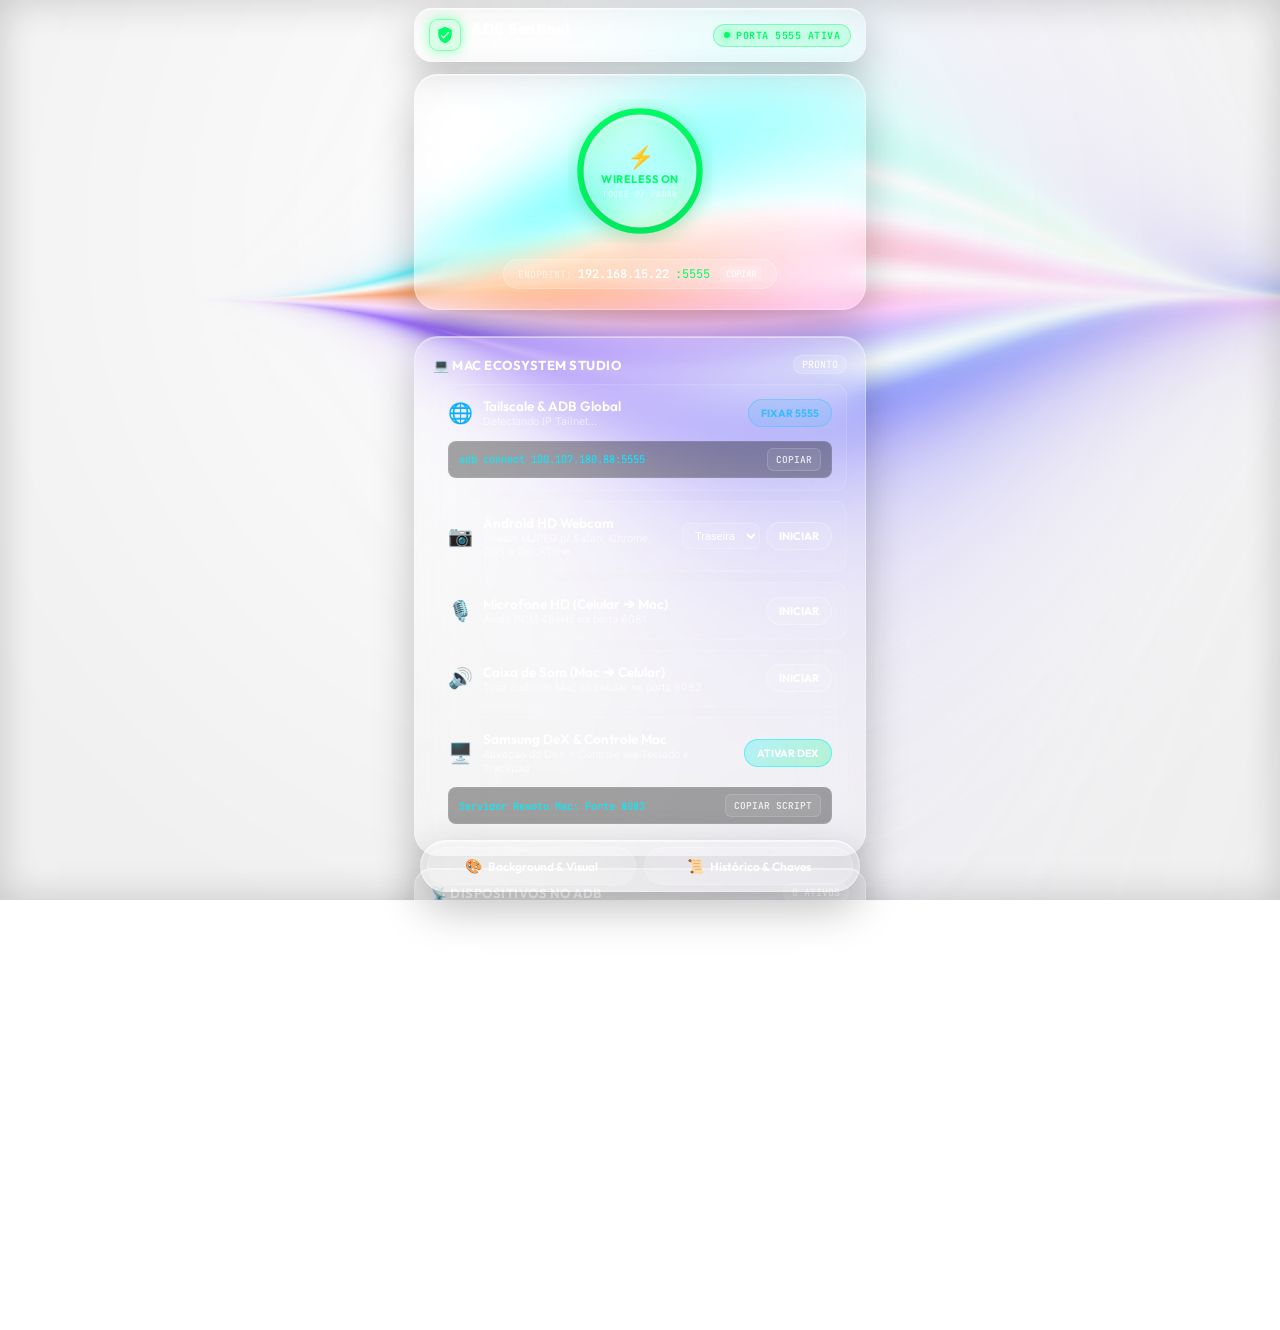
==== commit 6ad06418: "feat(sentinel): adiciona WebcamStream, AudioStream e DeXController com fgs camera/mic para Android 1" ====
--- a/app/src/main/assets/web/index.html
+++ b/app/src/main/assets/web/index.html
@@ -66,6 +66,111 @@
       </div>
     </section>
 
+    <!-- Card 1.5: MAC ECOSYSTEM STATION (Webcam, Mic/Speaker, DeX & Tailscale Remote) -->
+    <section class="disclosure-card mac-ecosystem-card">
+      <div class="section-header-row">
+        <h2 class="section-title">
+          <span>💻 Mac Ecosystem Studio</span>
+        </h2>
+        <span class="section-count-badge" id="eco-status-badge">PRONTO</span>
+      </div>
+
+      <!-- Tailscale & Global ADB Tunnel -->
+      <div class="eco-feature-box">
+        <div class="eco-feature-header">
+          <div class="eco-title-group">
+            <span class="eco-icon">🌐</span>
+            <div class="eco-text-col">
+              <span class="eco-name">Tailscale & ADB Global</span>
+              <span class="eco-desc" id="eco-tailscale-status">Detectando IP Tailnet...</span>
+            </div>
+          </div>
+          <button class="eco-action-btn" id="btn-fix-adb-5555" title="Fixa a porta 5555">FIXAR 5555</button>
+        </div>
+        <div class="eco-link-box" id="tailscale-connect-box">
+          <span class="eco-cmd" id="tailscale-cmd-text">adb connect 100.107.180.88:5555</span>
+          <button class="eco-copy-btn" id="btn-copy-tailscale">COPIAR</button>
+        </div>
+      </div>
+
+      <!-- Webcam HD Streamer (Android -> Mac) -->
+      <div class="eco-feature-box">
+        <div class="eco-feature-header">
+          <div class="eco-title-group">
+            <span class="eco-icon">📷</span>
+            <div class="eco-text-col">
+              <span class="eco-name">Android HD Webcam</span>
+              <span class="eco-desc">Stream MJPEG p/ Safari, Chrome, OBS e QuickTime</span>
+            </div>
+          </div>
+          <div class="eco-controls-group">
+            <select class="eco-select" id="select-webcam-facing">
+              <option value="BACK">Traseira</option>
+              <option value="FRONT">Frontal</option>
+            </select>
+            <button class="eco-toggle-btn" id="btn-toggle-webcam">INICIAR</button>
+          </div>
+        </div>
+        <div class="eco-link-box" id="webcam-url-box" style="display: none;">
+          <span class="eco-cmd" id="webcam-url-text">http://192.168.18.16:8080/video</span>
+          <button class="eco-copy-btn" id="btn-copy-webcam">COPIAR URL</button>
+        </div>
+      </div>
+
+      <!-- Áudio Bidirecional (Microfone & Caixa de Som) -->
+      <div class="eco-feature-box">
+        <div class="eco-feature-header">
+          <div class="eco-title-group">
+            <span class="eco-icon">🎙️</span>
+            <div class="eco-text-col">
+              <span class="eco-name">Microfone HD (Celular ➔ Mac)</span>
+              <span class="eco-desc">Áudio PCM 48kHz na porta 8081</span>
+            </div>
+          </div>
+          <button class="eco-toggle-btn" id="btn-toggle-mic">INICIAR</button>
+        </div>
+        <div class="eco-link-box" id="mic-url-box" style="display: none;">
+          <span class="eco-cmd" id="mic-url-text">http://192.168.18.16:8081/mic.wav</span>
+          <button class="eco-copy-btn" id="btn-copy-mic">COPIAR</button>
+        </div>
+      </div>
+
+      <div class="eco-feature-box">
+        <div class="eco-feature-header">
+          <div class="eco-title-group">
+            <span class="eco-icon">🔊</span>
+            <div class="eco-text-col">
+              <span class="eco-name">Caixa de Som (Mac ➔ Celular)</span>
+              <span class="eco-desc">Toca áudio do Mac no celular na porta 8082</span>
+            </div>
+          </div>
+          <button class="eco-toggle-btn" id="btn-toggle-speaker">INICIAR</button>
+        </div>
+        <div class="eco-link-box" id="speaker-url-box" style="display: none;">
+          <span class="eco-cmd" id="speaker-url-text">http://192.168.18.16:8082/stream</span>
+          <button class="eco-copy-btn" id="btn-copy-speaker">COPIAR</button>
+        </div>
+      </div>
+
+      <!-- Samsung DeX & Controle Remoto do Mac -->
+      <div class="eco-feature-box">
+        <div class="eco-feature-header">
+          <div class="eco-title-group">
+            <span class="eco-icon">🖥️</span>
+            <div class="eco-text-col">
+              <span class="eco-name">Samsung DeX & Controle Mac</span>
+              <span class="eco-desc">Ativação do DeX + Controle via Teclado e Trackpad</span>
+            </div>
+          </div>
+          <button class="eco-action-btn primary" id="btn-activate-dex">ATIVAR DEX</button>
+        </div>
+        <div class="eco-link-box">
+          <span class="eco-cmd" id="dex-info-text">Servidor Remoto Mac: Porta 8083</span>
+          <button class="eco-copy-btn" id="btn-dex-cmd-copy">COPIAR SCRIPT</button>
+        </div>
+      </div>
+    </section>
+
     <!-- Card 2: Dispositivos Conectados (IP Mandatório) -->
     <section class="disclosure-card">
       <div class="section-header-row">
--- a/app/src/main/assets/web/style.css
+++ b/app/src/main/assets/web/style.css
@@ -31,11 +31,11 @@
   --accent-cyan: #00f0ff;
   --accent-amber: #ffaa00;
 
-  /* Vidro Translúcido Líquido */
-  --glass-card-bg: rgba(10, 15, 24, 0.55);
-  --glass-card-border: rgba(255, 255, 255, 0.15);
-  --glass-border-subtle: rgba(255, 255, 255, 0.08);
-  --glass-blur: 24px;
+  /* Vidro Translúcido Líquido Claro (Clear Glass) */
+  --glass-card-bg: linear-gradient(135deg, rgba(255, 255, 255, 0.18) 0%, rgba(255, 255, 255, 0.05) 100%);
+  --glass-card-border: rgba(255, 255, 255, 0.28);
+  --glass-border-subtle: rgba(255, 255, 255, 0.16);
+  --glass-blur: 28px;
 
   /* Tipografia */
   --font-heading: 'Outfit', -apple-system, BlinkMacSystemFont, sans-serif;
@@ -43,8 +43,8 @@
   --font-mono: 'JetBrains Mono', monospace;
 
   --text-main: #ffffff;
-  --text-muted: rgba(255, 255, 255, 0.78);
-  --text-dim: rgba(255, 255, 255, 0.45);
+  --text-muted: rgba(255, 255, 255, 0.88);
+  --text-dim: rgba(255, 255, 255, 0.60);
 
   /* Sombras e Raios */
   --radius-xl: 24px;
@@ -52,7 +52,7 @@
   --radius-md: 12px;
   --radius-pill: 9999px;
 
-  --shadow-glass: 0 16px 40px rgba(0, 0, 0, 0.55), inset 0 1px 0 rgba(255, 255, 255, 0.16);
+  --shadow-glass: 0 16px 40px rgba(0, 0, 0, 0.22), inset 0 1px 0 rgba(255, 255, 255, 0.45);
   --shadow-glow: 0 0 25px var(--accent-primary-glow);
 }
 
@@ -67,7 +67,7 @@
 html, body {
   width: 100%;
   height: 100%;
-  background-color: var(--bg-deep);
+  background-color: transparent;
   color: var(--text-main);
   font-family: var(--font-body);
   overflow-x: hidden;
@@ -85,6 +85,7 @@
   z-index: 0;
   pointer-events: none;
   overflow: hidden;
+  background: transparent;
 }
 
 #bg-webgl-container {
@@ -105,14 +106,15 @@
   position: absolute;
   inset: 0;
   z-index: 2;
-  background: radial-gradient(circle at 50% 25%, rgba(0, 0, 0, 0.1) 0%, rgba(5, 7, 12, 0.65) 85%);
+  background: radial-gradient(circle at 50% 25%, rgba(255, 255, 255, 0.0) 0%, rgba(0, 0, 0, 0.06) 85%);
+  pointer-events: none;
 }
 
 .vignette-layer {
   position: absolute;
   inset: 0;
   z-index: 3;
-  box-shadow: inset 0 0 120px rgba(0, 0, 0, 0.85);
+  box-shadow: inset 0 0 40px rgba(0, 0, 0, 0.18);
   pointer-events: none;
 }
 
@@ -142,11 +144,13 @@
   padding: 10px 14px;
   background: var(--glass-card-bg);
   border: 1px solid var(--glass-card-border);
-  backdrop-filter: blur(var(--glass-blur)) saturate(160%);
-  -webkit-backdrop-filter: blur(var(--glass-blur)) saturate(160%);
+  border-top: 1px solid rgba(255, 255, 255, 0.60);
+  backdrop-filter: blur(var(--glass-blur)) saturate(200%) brightness(1.05);
+  -webkit-backdrop-filter: blur(var(--glass-blur)) saturate(200%) brightness(1.05);
   border-radius: var(--radius-lg);
   box-shadow: var(--shadow-glass);
 }
+
 
 .brand-badge {
   display: flex;
@@ -248,8 +252,9 @@
   padding: 24px 16px 20px 16px;
   background: var(--glass-card-bg);
   border: 1px solid var(--glass-card-border);
-  backdrop-filter: blur(var(--glass-blur)) saturate(160%);
-  -webkit-backdrop-filter: blur(var(--glass-blur)) saturate(160%);
+  border-top: 1px solid rgba(255, 255, 255, 0.60);
+  backdrop-filter: blur(var(--glass-blur)) saturate(200%) brightness(1.05);
+  -webkit-backdrop-filter: blur(var(--glass-blur)) saturate(200%) brightness(1.05);
   border-radius: var(--radius-xl);
   box-shadow: var(--shadow-glass);
   position: relative;
@@ -281,7 +286,7 @@
 
 .dial-track {
   fill: none;
-  stroke: rgba(255, 255, 255, 0.08);
+  stroke: rgba(255, 255, 255, 0.12);
   stroke-width: 6;
 }
 
@@ -306,13 +311,15 @@
   width: 112px;
   height: 112px;
   border-radius: 50%;
-  background: radial-gradient(circle at 40% 40%, rgba(255, 255, 255, 0.09) 0%, rgba(0, 0, 0, 0.78) 100%);
-  border: 1px solid rgba(255, 255, 255, 0.18);
+  background: radial-gradient(circle at 40% 40%, rgba(255, 255, 255, 0.22) 0%, rgba(255, 255, 255, 0.05) 100%);
+  border: 1px solid rgba(255, 255, 255, 0.35);
+  backdrop-filter: blur(20px);
+  -webkit-backdrop-filter: blur(20px);
   display: flex;
   flex-direction: column;
   align-items: center;
   justify-content: center;
-  box-shadow: inset 0 0 15px rgba(0, 0, 0, 0.7);
+  box-shadow: inset 0 1px 2px rgba(255, 255, 255, 0.5), 0 8px 24px rgba(0, 0, 0, 0.15);
   gap: 1px;
   transition: border-color 0.3s ease, box-shadow 0.3s ease;
 }
@@ -338,7 +345,7 @@
 .dial-sub-hint {
   font-family: var(--font-mono);
   font-size: 8px;
-  color: rgba(255, 255, 255, 0.42);
+  color: rgba(255, 255, 255, 0.65);
   letter-spacing: 0.4px;
   margin-top: 2px;
 }
@@ -349,8 +356,10 @@
   gap: 6px;
   padding: 6px 14px;
   border-radius: var(--radius-pill);
-  background: rgba(0, 0, 0, 0.5);
-  border: 1px solid rgba(255, 255, 255, 0.12);
+  background: rgba(255, 255, 255, 0.12);
+  border: 1px solid rgba(255, 255, 255, 0.25);
+  backdrop-filter: blur(16px);
+  -webkit-backdrop-filter: blur(16px);
   font-family: var(--font-mono);
   font-size: 12px;
   cursor: pointer;
@@ -358,11 +367,11 @@
 }
 
 .endpoint-info-pill:active {
-  background: rgba(0, 0, 0, 0.8);
+  background: rgba(255, 255, 255, 0.22);
 }
 
 .endpoint-label {
-  color: rgba(255, 255, 255, 0.4);
+  color: rgba(255, 255, 255, 0.6);
   font-size: 10px;
 }
 
@@ -384,8 +393,8 @@
   font-size: 9px;
   padding: 2px 6px;
   border-radius: 4px;
-  background: rgba(255, 255, 255, 0.1);
-  color: var(--text-muted);
+  background: rgba(255, 255, 255, 0.15);
+  color: var(--text-main);
   margin-left: 4px;
 }
 
@@ -396,8 +405,9 @@
   padding: 14px 16px;
   background: var(--glass-card-bg);
   border: 1px solid var(--glass-card-border);
-  backdrop-filter: blur(var(--glass-blur)) saturate(160%);
-  -webkit-backdrop-filter: blur(var(--glass-blur)) saturate(160%);
+  border-top: 1px solid rgba(255, 255, 255, 0.60);
+  backdrop-filter: blur(var(--glass-blur)) saturate(200%) brightness(1.05);
+  -webkit-backdrop-filter: blur(var(--glass-blur)) saturate(200%) brightness(1.05);
   border-radius: var(--radius-lg);
   box-shadow: var(--shadow-glass);
 }
@@ -425,7 +435,8 @@
   border-radius: var(--radius-pill);
   font-size: 10px;
   font-family: var(--font-mono);
-  background: rgba(255, 255, 255, 0.1);
+  background: rgba(255, 255, 255, 0.15);
+  border: 1px solid rgba(255, 255, 255, 0.20);
   color: #ffffff;
 }
 
@@ -433,9 +444,11 @@
   display: flex;
   flex-direction: column;
   gap: 8px;
-  background: rgba(0, 0, 0, 0.45);
+  background: rgba(255, 255, 255, 0.10);
   border: 1px solid var(--accent-primary-border);
   border-radius: var(--radius-md);
+  backdrop-filter: blur(16px);
+  -webkit-backdrop-filter: blur(16px);
   padding: 10px 12px;
   margin-bottom: 6px;
   transition: border-color 0.3s ease;
@@ -527,12 +540,13 @@
   position: relative;
   display: flex;
   flex-direction: column;
-  background: rgba(8, 14, 22, 0.42);
-  border: 1px solid var(--accent-primary-border);
-  backdrop-filter: blur(16px) saturate(170%);
-  -webkit-backdrop-filter: blur(16px) saturate(170%);
+  background: var(--glass-card-bg);
+  border: 1px solid var(--glass-card-border);
+  border-top: 1px solid rgba(255, 255, 255, 0.60);
+  backdrop-filter: blur(var(--glass-blur)) saturate(200%) brightness(1.05);
+  -webkit-backdrop-filter: blur(var(--glass-blur)) saturate(200%) brightness(1.05);
   border-radius: var(--radius-lg);
-  box-shadow: 0 16px 36px rgba(0, 0, 0, 0.55), inset 0 1px 0 rgba(255, 255, 255, 0.18);
+  box-shadow: var(--shadow-glass);
   overflow: hidden;
   contain: paint layout;
   transform: translateZ(0);
@@ -650,11 +664,11 @@
   justify-content: space-between;
   gap: 6px;
   padding: 5px 12px;
-  background: rgba(0, 0, 0, 0.38);
-  border-bottom: 1px solid rgba(255, 255, 255, 0.07);
+  background: rgba(255, 255, 255, 0.08);
+  border-bottom: 1px solid rgba(255, 255, 255, 0.12);
   font-family: var(--font-mono);
   font-size: 9.5px;
-  color: rgba(255, 255, 255, 0.72);
+  color: rgba(255, 255, 255, 0.85);
 }
 
 .term-dt-item {
@@ -681,7 +695,7 @@
 
 .term-dt-last {
   margin-left: auto;
-  color: rgba(255, 255, 255, 0.5);
+  color: rgba(255, 255, 255, 0.65);
   font-size: 9px;
   overflow: hidden;
   text-overflow: ellipsis;
@@ -702,7 +716,7 @@
   display: flex;
   flex-direction: column;
   gap: 7px;
-  background: radial-gradient(circle at center, var(--terminal-row-bg) 0%, rgba(2, 4, 8, 0.34) 100%);
+  background: rgba(255, 255, 255, 0.03);
   overscroll-behavior: contain;
   transition: color 0.3s ease, text-shadow 0.3s ease;
 }
@@ -843,12 +857,13 @@
   grid-template-columns: 1fr 1fr;
   gap: 8px;
   padding: 6px;
-  background: rgba(14, 18, 28, 0.78);
-  border: 1px solid var(--glass-card-border);
-  backdrop-filter: blur(24px) saturate(160%);
-  -webkit-backdrop-filter: blur(24px) saturate(160%);
+  background: linear-gradient(135deg, rgba(255, 255, 255, 0.24) 0%, rgba(255, 255, 255, 0.08) 100%);
+  border: 1px solid rgba(255, 255, 255, 0.32);
+  border-top: 1px solid rgba(255, 255, 255, 0.65);
+  backdrop-filter: blur(36px) saturate(220%) brightness(1.05);
+  -webkit-backdrop-filter: blur(36px) saturate(220%) brightness(1.05);
   border-radius: var(--radius-pill);
-  box-shadow: var(--shadow-glass);
+  box-shadow: 0 16px 44px rgba(0, 0, 0, 0.25), inset 0 1px 0 rgba(255, 255, 255, 0.45);
   z-index: 100;
   width: calc(100% - 28px);
   max-width: 440px;
@@ -861,8 +876,10 @@
   gap: 6px;
   padding: 9px 12px;
   border-radius: var(--radius-pill);
-  border: 1px solid rgba(255, 255, 255, 0.1);
-  background: rgba(255, 255, 255, 0.05);
+  border: 1px solid rgba(255, 255, 255, 0.22);
+  background: rgba(255, 255, 255, 0.12);
+  backdrop-filter: blur(16px);
+  -webkit-backdrop-filter: blur(16px);
   color: var(--text-main);
   font-family: var(--font-heading);
   font-size: 12px;
@@ -885,14 +902,14 @@
 }
 
 /* =========================================================
-   MODAL / SHEET DE VIDRO LÍQUIDO
+   MODAL / SHEET DE VIDRO LÍQUIDO (Clear Glass)
    ========================================================= */
 .modal-overlay {
   position: fixed;
   inset: 0;
-  background: rgba(0, 0, 0, 0.78);
-  backdrop-filter: blur(16px);
-  -webkit-backdrop-filter: blur(16px);
+  background: rgba(0, 0, 0, 0.12);
+  backdrop-filter: blur(16px) saturate(180%);
+  -webkit-backdrop-filter: blur(16px) saturate(180%);
   z-index: 200;
   display: flex;
   align-items: flex-end;
@@ -911,12 +928,15 @@
   width: 100%;
   max-width: 480px;
   max-height: 85vh;
-  background: rgba(14, 18, 28, 0.94);
-  border: 1px solid var(--glass-card-border);
+  background: linear-gradient(135deg, rgba(255, 255, 255, 0.24) 0%, rgba(255, 255, 255, 0.08) 100%);
+  border: 1px solid rgba(255, 255, 255, 0.32);
+  border-top: 1px solid rgba(255, 255, 255, 0.65);
+  backdrop-filter: blur(40px) saturate(220%) brightness(1.05);
+  -webkit-backdrop-filter: blur(40px) saturate(220%) brightness(1.05);
   border-top-left-radius: var(--radius-xl);
   border-top-right-radius: var(--radius-xl);
   padding: 18px 16px calc(var(--safe-bottom) + 16px) 16px;
-  box-shadow: var(--shadow-glass);
+  box-shadow: 0 -16px 48px rgba(0, 0, 0, 0.25), inset 0 1px 0 rgba(255, 255, 255, 0.55);
   display: flex;
   flex-direction: column;
   gap: 14px;
@@ -1090,21 +1110,24 @@
   align-items: center;
   justify-content: space-between;
   padding: 10px 12px;
-  background: rgba(255, 255, 255, 0.04);
-  border: 1px solid rgba(255, 255, 255, 0.1);
+  background: rgba(255, 255, 255, 0.10);
+  border: 1px solid rgba(255, 255, 255, 0.20);
   border-radius: var(--radius-md);
+  backdrop-filter: blur(16px);
+  -webkit-backdrop-filter: blur(16px);
   cursor: pointer;
   transition: all 0.2s cubic-bezier(0.16, 1, 0.3, 1);
 }
 
 .shader-option-card:active {
   transform: scale(0.98);
+  background: rgba(255, 255, 255, 0.18);
 }
 
 .shader-option-card.active {
-  background: rgba(255, 255, 255, 0.08);
+  background: linear-gradient(135deg, rgba(255, 255, 255, 0.22) 0%, rgba(255, 255, 255, 0.08) 100%);
   border-color: var(--accent-primary);
-  box-shadow: 0 0 14px var(--accent-primary-soft);
+  box-shadow: 0 0 16px var(--accent-primary-soft), inset 0 1px 0 rgba(255, 255, 255, 0.4);
 }
 
 .shader-card-left {
@@ -1140,9 +1163,9 @@
   font-weight: 700;
   padding: 3px 8px;
   border-radius: var(--radius-pill);
-  background: rgba(255, 255, 255, 0.08);
+  background: rgba(255, 255, 255, 0.12);
   color: var(--text-dim);
-  border: 1px solid rgba(255, 255, 255, 0.12);
+  border: 1px solid rgba(255, 255, 255, 0.20);
   transition: all 0.2s;
 }
 
@@ -1166,8 +1189,10 @@
 }
 
 .history-item-row {
-  background: rgba(0, 0, 0, 0.45);
-  border: 1px solid var(--glass-border-subtle);
+  background: rgba(255, 255, 255, 0.10);
+  border: 1px solid rgba(255, 255, 255, 0.20);
+  backdrop-filter: blur(16px);
+  -webkit-backdrop-filter: blur(16px);
   border-radius: var(--radius-md);
   padding: 8px 12px;
   display: flex;
@@ -1203,7 +1228,9 @@
   transform: scale(0.97) translateY(14px);
   transition: opacity 0.3s cubic-bezier(0.16, 1, 0.3, 1),
               transform 0.3s cubic-bezier(0.16, 1, 0.3, 1);
-  background: rgba(0, 0, 0, 0.15);
+  background: rgba(0, 0, 0, 0.08);
+  backdrop-filter: blur(16px) saturate(180%);
+  -webkit-backdrop-filter: blur(16px) saturate(180%);
 }
 
 .terminal-fullscreen-overlay.open {
@@ -1217,12 +1244,13 @@
   height: 100%;
   display: flex;
   flex-direction: column;
-  background: linear-gradient(135deg, rgba(255, 255, 255, 0.12) 0%, rgba(255, 255, 255, 0.03) 40%, rgba(10, 18, 30, 0.28) 100%);
-  border: 1px solid var(--accent-primary-border);
-  backdrop-filter: blur(28px) saturate(200%) brightness(1.04);
-  -webkit-backdrop-filter: blur(28px) saturate(200%) brightness(1.04);
+  background: linear-gradient(135deg, rgba(255, 255, 255, 0.22) 0%, rgba(255, 255, 255, 0.06) 100%);
+  border: 1px solid rgba(255, 255, 255, 0.32);
+  border-top: 1px solid rgba(255, 255, 255, 0.65);
+  backdrop-filter: blur(36px) saturate(210%) brightness(1.05);
+  -webkit-backdrop-filter: blur(36px) saturate(210%) brightness(1.05);
   border-radius: var(--radius-xl);
-  box-shadow: 0 24px 60px rgba(0, 0, 0, 0.40), inset 0 1px 0 rgba(255, 255, 255, 0.35);
+  box-shadow: 0 20px 50px rgba(0, 0, 0, 0.28), inset 0 1px 0 rgba(255, 255, 255, 0.55);
   overflow: hidden;
   position: relative;
 }
@@ -1330,8 +1358,8 @@
   justify-content: space-between;
   gap: 8px;
   padding: 8px 14px;
-  background: rgba(0, 0, 0, 0.18);
-  border-bottom: 1px solid rgba(255, 255, 255, 0.08);
+  background: rgba(255, 255, 255, 0.06);
+  border-bottom: 1px solid rgba(255, 255, 255, 0.12);
 }
 
 .term-fs-filter-chips {
@@ -1344,9 +1372,9 @@
   border-radius: var(--radius-pill);
   font-family: var(--font-mono);
   font-size: 9px;
-  background: rgba(255, 255, 255, 0.06);
-  border: 1px solid rgba(255, 255, 255, 0.12);
-  color: var(--text-muted);
+  background: rgba(255, 255, 255, 0.10);
+  border: 1px solid rgba(255, 255, 255, 0.18);
+  color: var(--text-main);
   cursor: pointer;
   transition: all 0.2s;
 }
@@ -1362,8 +1390,8 @@
   display: flex;
   align-items: center;
   gap: 6px;
-  background: rgba(255, 255, 255, 0.08);
-  border: 1px solid rgba(255, 255, 255, 0.15);
+  background: rgba(255, 255, 255, 0.10);
+  border: 1px solid rgba(255, 255, 255, 0.20);
   border-radius: var(--radius-pill);
   padding: 3px 10px;
   flex: 1;
@@ -1386,13 +1414,13 @@
 }
 
 .term-fs-search-box input::placeholder {
-  color: rgba(255, 255, 255, 0.4);
+  color: rgba(255, 255, 255, 0.55);
 }
 
 .term-search-clear-btn {
   background: none;
   border: none;
-  color: rgba(255, 255, 255, 0.6);
+  color: rgba(255, 255, 255, 0.7);
   font-size: 12px;
   cursor: pointer;
   padding: 0 2px;
@@ -1407,7 +1435,7 @@
   display: flex;
   flex-direction: column;
   gap: 8px;
-  background: rgba(0, 0, 0, 0.08);
+  background: rgba(255, 255, 255, 0.03);
   overscroll-behavior: contain;
   touch-action: pan-y;
   -webkit-overflow-scrolling: touch;
@@ -1419,8 +1447,8 @@
   flex-direction: column;
   gap: 5px;
   padding: 9px 11px;
-  background: var(--terminal-row-bg);
-  border: 1px solid rgba(255, 255, 255, 0.10);
+  background: rgba(255, 255, 255, 0.08);
+  border: 1px solid rgba(255, 255, 255, 0.16);
   border-left: 3px solid var(--accent-primary);
   border-radius: 7px;
   backdrop-filter: blur(12px);
@@ -1481,3 +1509,166 @@
 .term-fs-dot {
   opacity: 0.3;
 }
+
+/* ==========================================================================
+   MAC ECOSYSTEM STATION STYLES (Glass Cards, Switches & Endpoint Badges)
+   ========================================================================== */
+.mac-ecosystem-card {
+  margin-top: 14px;
+  background: var(--glass-card-bg);
+  border: 1px solid var(--glass-card-border);
+  backdrop-filter: blur(var(--glass-blur));
+  -webkit-backdrop-filter: blur(var(--glass-blur));
+  border-radius: var(--radius-xl);
+  padding: 18px;
+  box-shadow: var(--shadow-glass);
+}
+
+.eco-feature-box {
+  background: rgba(255, 255, 255, 0.05);
+  border: 1px solid rgba(255, 255, 255, 0.12);
+  border-radius: var(--radius-md);
+  padding: 12px 14px;
+  margin-top: 10px;
+  display: flex;
+  flex-direction: column;
+  gap: 8px;
+}
+
+.eco-feature-header {
+  display: flex;
+  align-items: center;
+  justify-content: space-between;
+  gap: 10px;
+}
+
+.eco-title-group {
+  display: flex;
+  align-items: center;
+  gap: 10px;
+  flex: 1;
+}
+
+.eco-icon {
+  font-size: 20px;
+}
+
+.eco-text-col {
+  display: flex;
+  flex-direction: column;
+}
+
+.eco-name {
+  font-family: var(--font-heading);
+  font-size: 13.5px;
+  font-weight: 600;
+  color: #fff;
+}
+
+.eco-desc {
+  font-family: var(--font-body);
+  font-size: 10.5px;
+  color: var(--text-dim);
+  line-height: 1.3;
+}
+
+.eco-controls-group {
+  display: flex;
+  align-items: center;
+  gap: 6px;
+}
+
+.eco-select {
+  background: rgba(255, 255, 255, 0.08);
+  border: 1px solid rgba(255, 255, 255, 0.2);
+  color: #fff;
+  border-radius: 8px;
+  font-size: 11px;
+  padding: 5px 8px;
+  outline: none;
+}
+
+.eco-select option {
+  background: #111827;
+  color: #fff;
+}
+
+.eco-toggle-btn {
+  background: rgba(255, 255, 255, 0.1);
+  border: 1px solid rgba(255, 255, 255, 0.25);
+  color: #fff;
+  font-family: var(--font-heading);
+  font-size: 11px;
+  font-weight: 700;
+  padding: 6px 12px;
+  border-radius: var(--radius-pill);
+  cursor: pointer;
+  transition: all 0.2s ease;
+}
+
+.eco-toggle-btn.active {
+  background: var(--accent-primary);
+  color: #05070c;
+  border-color: var(--accent-primary);
+  box-shadow: 0 0 12px var(--accent-primary-glow);
+}
+
+.eco-action-btn {
+  background: rgba(56, 189, 248, 0.15);
+  border: 1px solid rgba(56, 189, 248, 0.4);
+  color: #38bdf8;
+  font-family: var(--font-heading);
+  font-size: 10.5px;
+  font-weight: 700;
+  padding: 6px 12px;
+  border-radius: var(--radius-pill);
+  cursor: pointer;
+  transition: all 0.2s ease;
+}
+
+.eco-action-btn.primary {
+  background: linear-gradient(135deg, rgba(0, 240, 255, 0.25), rgba(0, 255, 102, 0.25));
+  border-color: rgba(0, 240, 255, 0.5);
+  color: #fff;
+}
+
+.eco-action-btn:active, .eco-toggle-btn:active {
+  transform: scale(0.96);
+}
+
+.eco-link-box {
+  display: flex;
+  align-items: center;
+  justify-content: space-between;
+  background: rgba(0, 0, 0, 0.35);
+  border: 1px solid rgba(255, 255, 255, 0.08);
+  border-radius: 8px;
+  padding: 6px 10px;
+  margin-top: 4px;
+}
+
+.eco-cmd {
+  font-family: var(--font-mono);
+  font-size: 10.5px;
+  color: var(--accent-cyan);
+  word-break: break-all;
+}
+
+.eco-copy-btn {
+  background: rgba(255, 255, 255, 0.08);
+  border: 1px solid rgba(255, 255, 255, 0.15);
+  color: rgba(255, 255, 255, 0.8);
+  font-family: var(--font-mono);
+  font-size: 9.5px;
+  font-weight: 600;
+  padding: 4px 8px;
+  border-radius: 6px;
+  cursor: pointer;
+  margin-left: 8px;
+  white-space: nowrap;
+}
+
+.eco-copy-btn:active {
+  background: var(--accent-primary);
+  color: #000;
+}
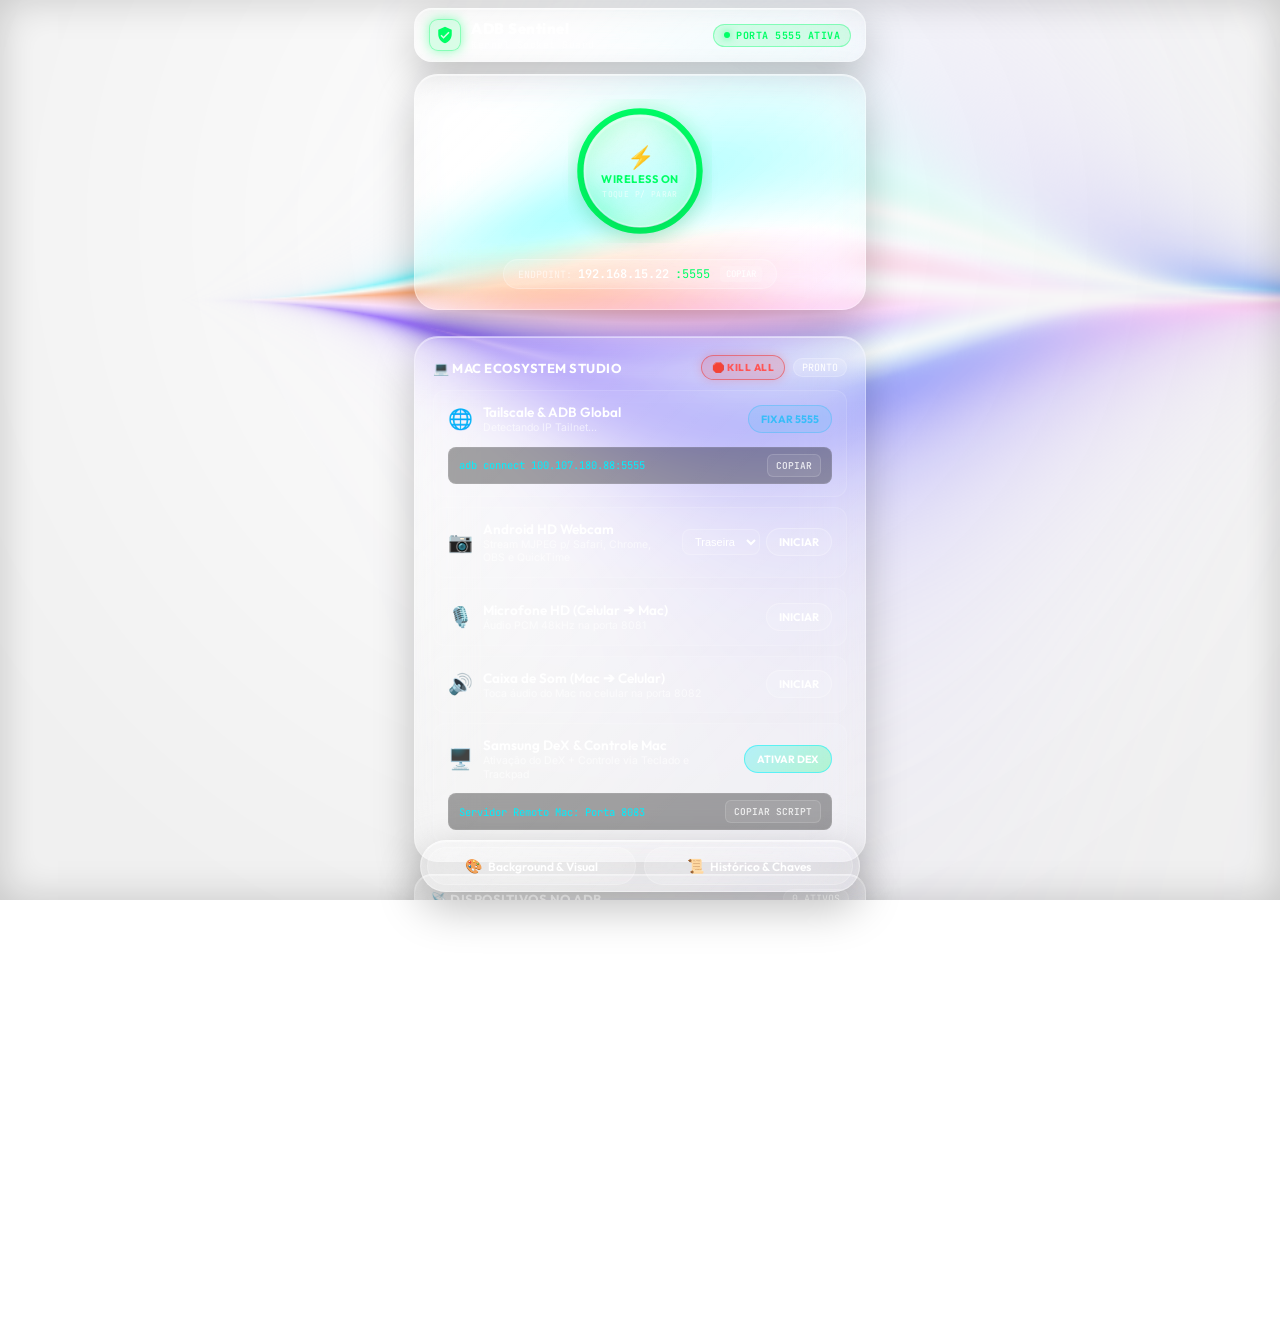
==== commit 20805d8e: "feat(killall): adicionar funcionalidade e botao Kill All no client Android com sinalizacao remota" ====
--- a/app/src/main/assets/web/index.html
+++ b/app/src/main/assets/web/index.html
@@ -72,7 +72,10 @@
         <h2 class="section-title">
           <span>💻 Mac Ecosystem Studio</span>
         </h2>
-        <span class="section-count-badge" id="eco-status-badge">PRONTO</span>
+        <div style="display: flex; gap: 8px; align-items: center;">
+          <button class="eco-kill-all-btn" id="btn-kill-all" title="Encerra todos os processos de ecossistema no Celular e no Mac">🛑 KILL ALL</button>
+          <span class="section-count-badge" id="eco-status-badge">PRONTO</span>
+        </div>
       </div>
 
       <!-- Tailscale & Global ADB Tunnel -->
--- a/app/src/main/assets/web/style.css
+++ b/app/src/main/assets/web/style.css
@@ -1593,6 +1593,33 @@
   color: #fff;
 }
 
+.eco-kill-all-btn {
+  background: rgba(239, 68, 68, 0.18);
+  border: 1px solid rgba(239, 68, 68, 0.6);
+  color: #ff5555;
+  font-family: var(--font-heading);
+  font-size: 10px;
+  font-weight: 800;
+  letter-spacing: 0.5px;
+  padding: 5px 10px;
+  border-radius: var(--radius-pill);
+  cursor: pointer;
+  transition: all 0.2s ease;
+  box-shadow: 0 0 10px rgba(239, 68, 68, 0.25);
+}
+
+.eco-kill-all-btn:hover {
+  background: rgba(239, 68, 68, 0.35);
+  border-color: #ef4444;
+  box-shadow: 0 0 16px rgba(239, 68, 68, 0.6);
+  transform: scale(1.02);
+}
+
+.eco-kill-all-btn:active {
+  transform: scale(0.95);
+  background: rgba(239, 68, 68, 0.6);
+}
+
 .eco-toggle-btn {
   background: rgba(255, 255, 255, 0.1);
   border: 1px solid rgba(255, 255, 255, 0.25);
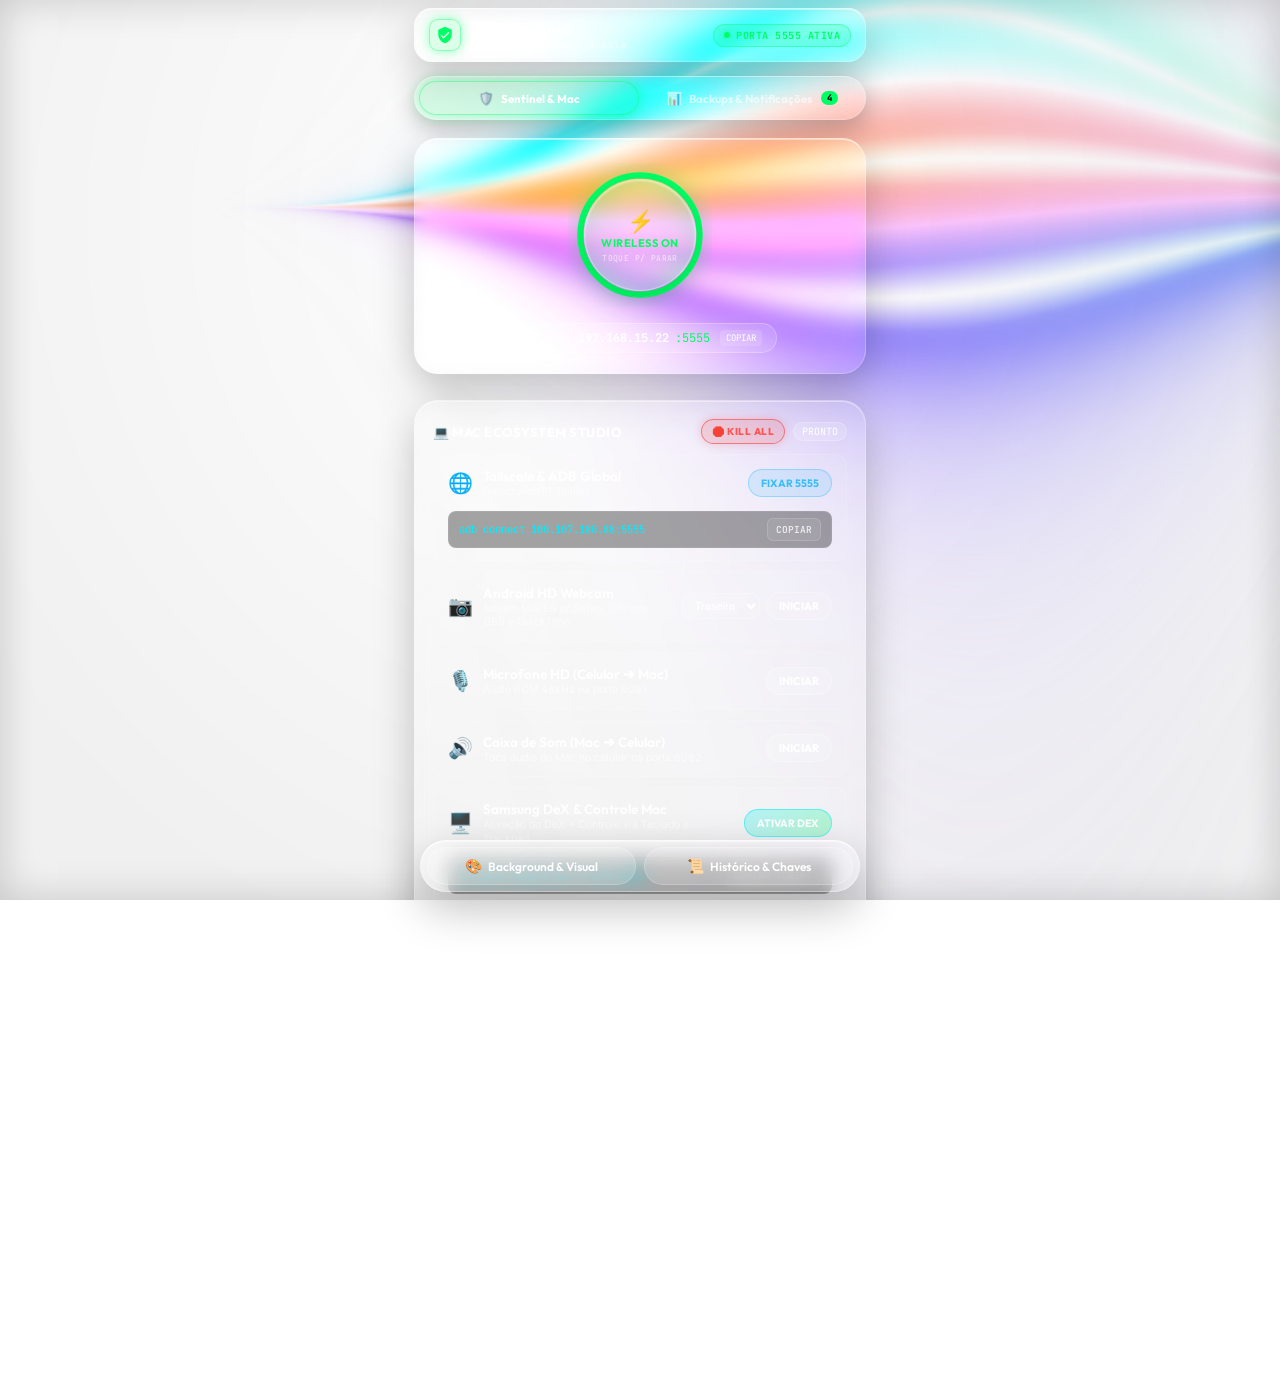
==== commit 2d455822: "feat(aerosentinel): tela de backups e notificacoes, reducao de latencia e mitigacao de throttling we" ====
--- a/app/src/main/assets/web/index.html
+++ b/app/src/main/assets/web/index.html
@@ -4,7 +4,7 @@
   <meta charset="UTF-8">
   <meta name="viewport" content="width=device-width, initial-scale=1.0, maximum-scale=1.0, user-scalable=no, viewport-fit=cover">
   <meta name="theme-color" content="#05070c">
-  <title>ADB Glass Sentinel</title>
+  <title>AeroSentinel</title>
   <link rel="preconnect" href="https://fonts.googleapis.com">
   <link rel="preconnect" href="https://fonts.gstatic.com" crossorigin>
   <link href="https://fonts.googleapis.com/css2?family=Inter:wght@400;500;600;700&family=Outfit:wght@600;700;800&family=JetBrains+Mono:wght@400;500;600;700&display=swap" rel="stylesheet">
@@ -33,8 +33,8 @@
           </svg>
         </div>
         <div class="brand-text-col">
-          <h1 class="brand-title">ADB Sentinel</h1>
-          <span class="brand-subtitle">Kernel Socket Guard</span>
+          <h1 class="brand-title">AeroSentinel</h1>
+          <span class="brand-subtitle">Sentinel Studio • Mobile</span>
         </div>
       </div>
 
@@ -43,6 +43,22 @@
         <span id="header-status-text">PORTA 5555 ATIVA</span>
       </div>
     </header>
+
+    <!-- Barra Segmentada de Navegação (AeroSentinel) -->
+    <div class="nav-segment-bar">
+      <button class="nav-segment-btn active" id="tab-btn-sentinel" onclick="switchAeroTab('sentinel')">
+        <span class="tab-btn-icon">🛡️</span>
+        <span>Sentinel &amp; Mac</span>
+      </button>
+      <button class="nav-segment-btn" id="tab-btn-backups" onclick="switchAeroTab('backups')">
+        <span class="tab-btn-icon">📊</span>
+        <span>Backups &amp; Notificações</span>
+        <span class="tab-badge-counter" id="tab-backups-badge">4</span>
+      </button>
+    </div>
+
+    <!-- PAINEL 1: SENTINEL & MAC STUDIO -->
+    <div id="panel-sentinel" class="aero-tab-panel active">
 
     <!-- Card 1: Toggle Wireless ADB (Dial Ring de Vidro) -->
     <section class="sentinel-main-card">
@@ -235,6 +251,90 @@
         </div>
       </div>
     </section>
+    </div> <!-- Fim de #panel-sentinel -->
+
+    <!-- =========================================================
+         PAINEL 2: CENTRAL DE BACKUPS & AUDITORIA (AeroSentinel)
+         ========================================================= -->
+    <div id="panel-backups" class="aero-tab-panel" style="display: none;">
+      
+      <!-- KPI Telemetry Grid -->
+      <div class="backup-kpi-grid">
+        <div class="backup-kpi-card">
+          <div class="kpi-icon-wrap" style="color: var(--accent-primary);">🛡️</div>
+          <div class="kpi-data-col">
+            <span class="kpi-label">STATUS GERAL</span>
+            <span class="kpi-value" id="kpi-overall-status">100% OPERACIONAL</span>
+            <span class="kpi-subtext">4 Automações Ativas</span>
+          </div>
+        </div>
+
+        <div class="backup-kpi-card">
+          <div class="kpi-icon-wrap" style="color: var(--accent-cyan);">☁️</div>
+          <div class="kpi-data-col">
+            <span class="kpi-label">ÚLTIMO SNAPSHOT</span>
+            <span class="kpi-value" id="kpi-snapshot-size">14.9 GB</span>
+            <span class="kpi-subtext">Hoje • Google Drive</span>
+          </div>
+        </div>
+
+        <div class="backup-kpi-card">
+          <div class="kpi-icon-wrap" style="color: var(--accent-primary);">💬</div>
+          <div class="kpi-data-col">
+            <span class="kpi-label">WHATSAPP SYNC</span>
+            <span class="kpi-value" id="kpi-whatsapp-count">17.024+ ITENS</span>
+            <span class="kpi-subtext">Sync em Fundo Ativo</span>
+          </div>
+        </div>
+
+        <div class="backup-kpi-card">
+          <div class="kpi-icon-wrap" style="color: var(--accent-cyan);">💾</div>
+          <div class="kpi-data-col">
+            <span class="kpi-label">ARMAZENAMENTO</span>
+            <span class="kpi-value" id="kpi-storage-free">21.6 GB LIVRES</span>
+            <span class="kpi-subtext">APFS macOS Saudável</span>
+          </div>
+        </div>
+      </div>
+
+      <!-- Filtros e Atualização -->
+      <div class="backup-filter-row">
+        <div class="backup-filter-chips">
+          <button class="filter-chip active" id="chip-filter-all" onclick="filterBackupNotifications('ALL')">TODOS (4)</button>
+          <button class="filter-chip" id="chip-filter-success" onclick="filterBackupNotifications('SUCCESS')">SUCESSO</button>
+          <button class="filter-chip" id="chip-filter-warning" onclick="filterBackupNotifications('WARNING')">ALERTAS</button>
+          <button class="filter-chip" id="chip-filter-info" onclick="filterBackupNotifications('INFO')">INFO</button>
+        </div>
+        <button class="backup-refresh-btn" id="btn-refresh-notifications" onclick="refreshBackupNotifications()" title="Atualizar Notificações">
+          <span>🔄</span>
+        </button>
+      </div>
+
+      <!-- Feed Dinâmico de Notificações de Backup -->
+      <div class="backup-notifications-stream" id="backup-notifications-list">
+        <!-- Itens inseridos dinamicamente pelo JavaScript -->
+      </div>
+
+      <!-- Card Informativo de Auditoria de Integridade -->
+      <section class="disclosure-card backup-audit-box">
+        <div class="section-header-row">
+          <h2 class="section-title">
+            <span>🛡️ Auditoria Completa de Integridade</span>
+          </h2>
+          <span class="section-count-badge" style="background: var(--accent-primary-soft); color: var(--accent-primary); border-color: var(--accent-primary-border);">SHA-256 OK</span>
+        </div>
+        <p class="backup-audit-desc">
+          Todos os backups automatizados e rotinas de governança contam com monitoramento ativo de integridade, cálculo criptográfico SHA-256, sincronização remota com Google Drive e garantia de resíduo zero de armazenamento temporário no APFS.
+        </p>
+        <div class="backup-audit-chips">
+          <span class="audit-chip">✓ GitHub: 100% Ok</span>
+          <span class="audit-chip">✓ WhatsApp: 17k+ Itens</span>
+          <span class="audit-chip">✓ Photos Sentinel: Ativo</span>
+          <span class="audit-chip">✓ APFS: Seguro</span>
+        </div>
+      </section>
+
+    </div> <!-- Fim de #panel-backups -->
 
   </div>
 
--- a/app/src/main/assets/web/style.css
+++ b/app/src/main/assets/web/style.css
@@ -31,11 +31,11 @@
   --accent-cyan: #00f0ff;
   --accent-amber: #ffaa00;
 
-  /* Vidro Translúcido Líquido Claro (Clear Glass) */
-  --glass-card-bg: linear-gradient(135deg, rgba(255, 255, 255, 0.18) 0%, rgba(255, 255, 255, 0.05) 100%);
-  --glass-card-border: rgba(255, 255, 255, 0.28);
-  --glass-border-subtle: rgba(255, 255, 255, 0.16);
-  --glass-blur: 28px;
+  /* Vidro Translúcido Líquido Otimizado (Performance 0ms Latency) */
+  --glass-card-bg: linear-gradient(135deg, rgba(255, 255, 255, 0.14) 0%, rgba(255, 255, 255, 0.04) 100%);
+  --glass-card-border: rgba(255, 255, 255, 0.22);
+  --glass-border-subtle: rgba(255, 255, 255, 0.12);
+  --glass-blur: 10px;
 
   /* Tipografia */
   --font-heading: 'Outfit', -apple-system, BlinkMacSystemFont, sans-serif;
@@ -860,8 +860,8 @@
   background: linear-gradient(135deg, rgba(255, 255, 255, 0.24) 0%, rgba(255, 255, 255, 0.08) 100%);
   border: 1px solid rgba(255, 255, 255, 0.32);
   border-top: 1px solid rgba(255, 255, 255, 0.65);
-  backdrop-filter: blur(36px) saturate(220%) brightness(1.05);
-  -webkit-backdrop-filter: blur(36px) saturate(220%) brightness(1.05);
+  backdrop-filter: blur(var(--glass-blur)) saturate(180%);
+  -webkit-backdrop-filter: blur(var(--glass-blur)) saturate(180%);
   border-radius: var(--radius-pill);
   box-shadow: 0 16px 44px rgba(0, 0, 0, 0.25), inset 0 1px 0 rgba(255, 255, 255, 0.45);
   z-index: 100;
@@ -931,8 +931,8 @@
   background: linear-gradient(135deg, rgba(255, 255, 255, 0.24) 0%, rgba(255, 255, 255, 0.08) 100%);
   border: 1px solid rgba(255, 255, 255, 0.32);
   border-top: 1px solid rgba(255, 255, 255, 0.65);
-  backdrop-filter: blur(40px) saturate(220%) brightness(1.05);
-  -webkit-backdrop-filter: blur(40px) saturate(220%) brightness(1.05);
+  backdrop-filter: blur(var(--glass-blur)) saturate(180%);
+  -webkit-backdrop-filter: blur(var(--glass-blur)) saturate(180%);
   border-top-left-radius: var(--radius-xl);
   border-top-right-radius: var(--radius-xl);
   padding: 18px 16px calc(var(--safe-bottom) + 16px) 16px;
@@ -1247,8 +1247,8 @@
   background: linear-gradient(135deg, rgba(255, 255, 255, 0.22) 0%, rgba(255, 255, 255, 0.06) 100%);
   border: 1px solid rgba(255, 255, 255, 0.32);
   border-top: 1px solid rgba(255, 255, 255, 0.65);
-  backdrop-filter: blur(36px) saturate(210%) brightness(1.05);
-  -webkit-backdrop-filter: blur(36px) saturate(210%) brightness(1.05);
+  backdrop-filter: blur(var(--glass-blur)) saturate(180%);
+  -webkit-backdrop-filter: blur(var(--glass-blur)) saturate(180%);
   border-radius: var(--radius-xl);
   box-shadow: 0 20px 50px rgba(0, 0, 0, 0.28), inset 0 1px 0 rgba(255, 255, 255, 0.55);
   overflow: hidden;
@@ -1699,3 +1699,356 @@
   background: var(--accent-primary);
   color: #000;
 }
+
+/* =========================================================
+   AEROSENTINEL — TABS & PAINEL DE BACKUPS E NOTIFICAÇÕES
+   ========================================================= */
+
+.nav-segment-bar {
+  display: flex;
+  background: var(--glass-card-bg);
+  border: 1px solid var(--glass-card-border);
+  border-top: 1px solid rgba(255, 255, 255, 0.45);
+  backdrop-filter: blur(var(--glass-blur)) saturate(180%);
+  -webkit-backdrop-filter: blur(var(--glass-blur)) saturate(180%);
+  border-radius: var(--radius-pill);
+  padding: 4px;
+  gap: 4px;
+  margin-top: 2px;
+  margin-bottom: 6px;
+  box-shadow: 0 8px 24px rgba(0, 0, 0, 0.25);
+}
+
+.nav-segment-btn {
+  flex: 1;
+  display: flex;
+  align-items: center;
+  justify-content: center;
+  gap: 7px;
+  padding: 8px 12px;
+  border-radius: var(--radius-pill);
+  border: none;
+  background: transparent;
+  color: var(--text-dim);
+  font-family: var(--font-heading);
+  font-size: 11.5px;
+  font-weight: 700;
+  cursor: pointer;
+  transition: all 0.25s cubic-bezier(0.16, 1, 0.3, 1);
+}
+
+.nav-segment-btn.active {
+  background: var(--accent-primary-soft);
+  color: #ffffff;
+  border: 1px solid var(--accent-primary-border);
+  box-shadow: 0 0 14px var(--accent-primary-glow);
+}
+
+.tab-btn-icon {
+  font-size: 13px;
+}
+
+.tab-badge-counter {
+  background: var(--accent-primary);
+  color: #05070c;
+  font-family: var(--font-mono);
+  font-size: 9px;
+  font-weight: 800;
+  padding: 1px 6px;
+  border-radius: 999px;
+  margin-left: 2px;
+}
+
+.aero-tab-panel {
+  display: flex;
+  flex-direction: column;
+  gap: 12px;
+  width: 100%;
+  animation: aeroFadeIn 0.3s cubic-bezier(0.16, 1, 0.3, 1);
+}
+
+@keyframes aeroFadeIn {
+  from { opacity: 0; transform: translateY(6px); }
+  to { opacity: 1; transform: translateY(0); }
+}
+
+/* KPI Telemetry Grid */
+.backup-kpi-grid {
+  display: grid;
+  grid-template-columns: 1fr 1fr;
+  gap: 10px;
+}
+
+.backup-kpi-card {
+  display: flex;
+  align-items: center;
+  gap: 10px;
+  padding: 12px;
+  background: var(--glass-card-bg);
+  border: 1px solid var(--glass-card-border);
+  border-top: 1px solid rgba(255, 255, 255, 0.40);
+  backdrop-filter: blur(var(--glass-blur)) saturate(180%);
+  -webkit-backdrop-filter: blur(var(--glass-blur)) saturate(180%);
+  border-radius: var(--radius-lg);
+  box-shadow: 0 8px 20px rgba(0, 0, 0, 0.22);
+}
+
+.kpi-icon-wrap {
+  font-size: 20px;
+  line-height: 1;
+}
+
+.kpi-data-col {
+  display: flex;
+  flex-direction: column;
+  gap: 1px;
+  overflow: hidden;
+}
+
+.kpi-label {
+  font-family: var(--font-mono);
+  font-size: 8.5px;
+  font-weight: 700;
+  color: var(--text-dim);
+  letter-spacing: 0.5px;
+}
+
+.kpi-value {
+  font-family: var(--font-heading);
+  font-size: 13px;
+  font-weight: 800;
+  color: #ffffff;
+  white-space: nowrap;
+}
+
+.kpi-subtext {
+  font-family: var(--font-mono);
+  font-size: 9px;
+  color: var(--accent-primary);
+  white-space: nowrap;
+  overflow: hidden;
+  text-overflow: ellipsis;
+}
+
+/* Filtros de Notificação */
+.backup-filter-row {
+  display: flex;
+  align-items: center;
+  justify-content: space-between;
+  gap: 8px;
+}
+
+.backup-filter-chips {
+  display: flex;
+  gap: 6px;
+  overflow-x: auto;
+  scrollbar-width: none;
+}
+
+.backup-filter-chips::-webkit-scrollbar {
+  display: none;
+}
+
+.filter-chip {
+  background: rgba(255, 255, 255, 0.06);
+  border: 1px solid rgba(255, 255, 255, 0.14);
+  color: var(--text-dim);
+  font-family: var(--font-mono);
+  font-size: 9.5px;
+  font-weight: 700;
+  padding: 5px 10px;
+  border-radius: var(--radius-pill);
+  cursor: pointer;
+  white-space: nowrap;
+  transition: all 0.2s ease;
+}
+
+.filter-chip.active {
+  background: var(--accent-primary-soft);
+  border-color: var(--accent-primary-border);
+  color: #ffffff;
+  box-shadow: 0 0 10px var(--accent-primary-glow);
+}
+
+.backup-refresh-btn {
+  background: rgba(255, 255, 255, 0.08);
+  border: 1px solid rgba(255, 255, 255, 0.2);
+  color: #ffffff;
+  width: 30px;
+  height: 30px;
+  border-radius: var(--radius-pill);
+  display: flex;
+  align-items: center;
+  justify-content: center;
+  cursor: pointer;
+  font-size: 12px;
+  flex-shrink: 0;
+  transition: transform 0.2s ease;
+}
+
+.backup-refresh-btn:active {
+  transform: rotate(180deg);
+}
+
+/* Feed de Notificações */
+.backup-notifications-stream {
+  display: flex;
+  flex-direction: column;
+  gap: 10px;
+}
+
+.notif-item-card {
+  padding: 12px 14px;
+  background: var(--glass-card-bg);
+  border: 1px solid var(--glass-card-border);
+  border-top: 1px solid rgba(255, 255, 255, 0.40);
+  backdrop-filter: blur(var(--glass-blur)) saturate(180%);
+  -webkit-backdrop-filter: blur(var(--glass-blur)) saturate(180%);
+  border-radius: var(--radius-lg);
+  box-shadow: 0 8px 24px rgba(0, 0, 0, 0.2);
+  display: flex;
+  flex-direction: column;
+  gap: 8px;
+}
+
+.notif-header-row {
+  display: flex;
+  align-items: center;
+  justify-content: space-between;
+}
+
+.notif-service-pill {
+  font-family: var(--font-mono);
+  font-size: 8.5px;
+  font-weight: 700;
+  padding: 2px 8px;
+  border-radius: var(--radius-pill);
+  background: rgba(255, 255, 255, 0.08);
+  border: 1px solid rgba(255, 255, 255, 0.16);
+  color: var(--text-dim);
+}
+
+.notif-status-badge {
+  font-family: var(--font-mono);
+  font-size: 9px;
+  font-weight: 800;
+  padding: 2px 7px;
+  border-radius: var(--radius-pill);
+  display: flex;
+  align-items: center;
+  gap: 4px;
+}
+
+.notif-status-badge.SUCCESS {
+  background: var(--accent-primary-soft);
+  color: var(--accent-primary);
+  border: 1px solid var(--accent-primary-border);
+}
+
+.notif-status-badge.WARNING {
+  background: var(--accent-red-soft);
+  color: var(--accent-red);
+  border: 1px solid rgba(255, 16, 55, 0.4);
+}
+
+.notif-status-badge.INFO {
+  background: rgba(0, 240, 255, 0.12);
+  color: var(--accent-cyan);
+  border: 1px solid rgba(0, 240, 255, 0.35);
+}
+
+.notif-title-row {
+  display: flex;
+  flex-direction: column;
+  gap: 2px;
+}
+
+.notif-title {
+  font-family: var(--font-heading);
+  font-size: 13px;
+  font-weight: 700;
+  color: #ffffff;
+}
+
+.notif-subtitle {
+  font-family: var(--font-mono);
+  font-size: 10px;
+  color: var(--text-dim);
+}
+
+.notif-details {
+  font-size: 11px;
+  color: var(--text-muted);
+  line-height: 1.4;
+  background: rgba(0, 0, 0, 0.25);
+  border: 1px solid rgba(255, 255, 255, 0.06);
+  padding: 8px 10px;
+  border-radius: 8px;
+}
+
+.notif-footer-actions {
+  display: flex;
+  align-items: center;
+  justify-content: space-between;
+  gap: 8px;
+  margin-top: 2px;
+}
+
+.notif-sha-btn {
+  background: rgba(0, 255, 102, 0.08);
+  border: 1px solid var(--accent-primary-border);
+  color: var(--accent-primary);
+  font-family: var(--font-mono);
+  font-size: 9.5px;
+  font-weight: 600;
+  padding: 4px 8px;
+  border-radius: 6px;
+  cursor: pointer;
+  display: flex;
+  align-items: center;
+  gap: 4px;
+}
+
+.notif-drive-link {
+  background: rgba(0, 240, 255, 0.1);
+  border: 1px solid rgba(0, 240, 255, 0.35);
+  color: var(--accent-cyan);
+  font-family: var(--font-mono);
+  font-size: 9.5px;
+  font-weight: 600;
+  padding: 4px 8px;
+  border-radius: 6px;
+  text-decoration: none;
+  display: flex;
+  align-items: center;
+  gap: 4px;
+}
+
+/* Card de Auditoria */
+.backup-audit-box {
+  margin-top: 4px;
+}
+
+.backup-audit-desc {
+  font-size: 11px;
+  color: var(--text-dim);
+  line-height: 1.45;
+  margin-bottom: 10px;
+}
+
+.backup-audit-chips {
+  display: flex;
+  flex-wrap: wrap;
+  gap: 6px;
+}
+
+.audit-chip {
+  font-family: var(--font-mono);
+  font-size: 9px;
+  font-weight: 700;
+  padding: 3px 8px;
+  border-radius: var(--radius-pill);
+  background: rgba(255, 255, 255, 0.06);
+  border: 1px solid rgba(255, 255, 255, 0.14);
+  color: var(--text-muted);
+}
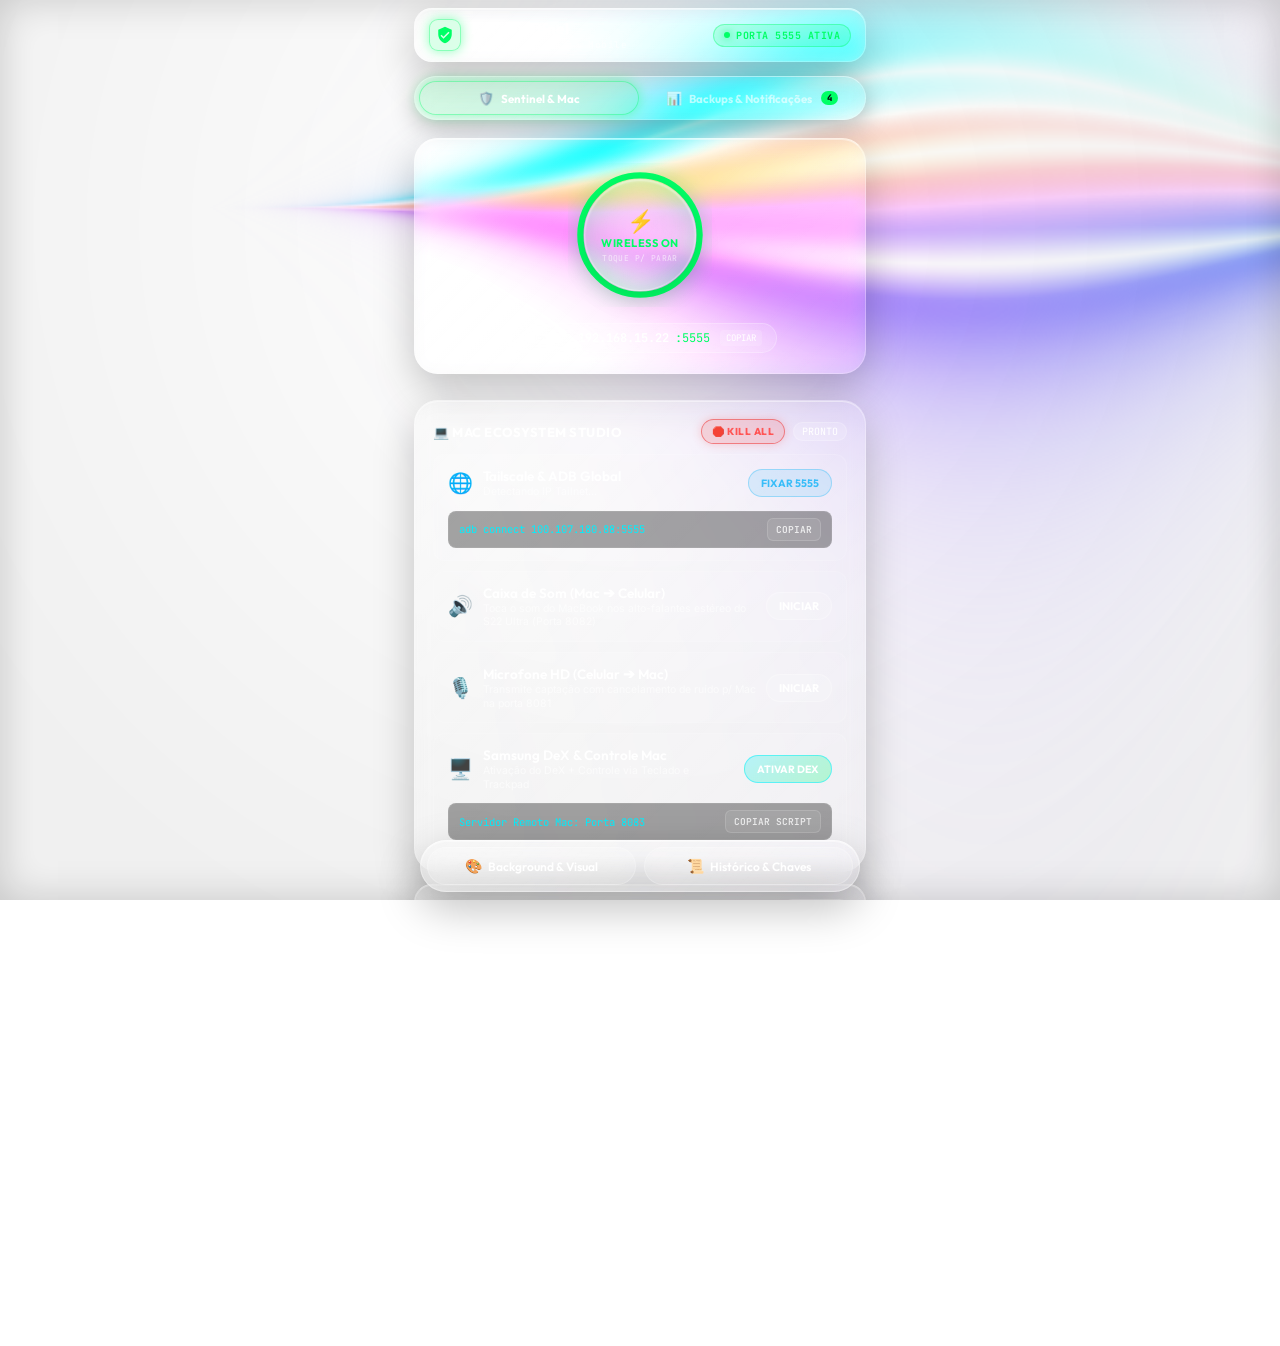
==== commit 9fc4f510: "feat(audio): revisao completa Aero Sentinel Android (expurgo de camera, audio studio instantaneo, co" ====
--- a/app/src/main/assets/web/index.html
+++ b/app/src/main/assets/web/index.html
@@ -112,38 +112,31 @@
         </div>
       </div>
 
-      <!-- Webcam HD Streamer (Android -> Mac) -->
+      <!-- Áudio Profissional p/ macOS (Caixa de Som & Microfone) -->
       <div class="eco-feature-box">
         <div class="eco-feature-header">
           <div class="eco-title-group">
-            <span class="eco-icon">📷</span>
+            <span class="eco-icon">🔊</span>
             <div class="eco-text-col">
-              <span class="eco-name">Android HD Webcam</span>
-              <span class="eco-desc">Stream MJPEG p/ Safari, Chrome, OBS e QuickTime</span>
-            </div>
-          </div>
-          <div class="eco-controls-group">
-            <select class="eco-select" id="select-webcam-facing">
-              <option value="BACK">Traseira</option>
-              <option value="FRONT">Frontal</option>
-            </select>
-            <button class="eco-toggle-btn" id="btn-toggle-webcam">INICIAR</button>
-          </div>
-        </div>
-        <div class="eco-link-box" id="webcam-url-box" style="display: none;">
-          <span class="eco-cmd" id="webcam-url-text">http://192.168.18.16:8080/video</span>
-          <button class="eco-copy-btn" id="btn-copy-webcam">COPIAR URL</button>
-        </div>
-      </div>
-
-      <!-- Áudio Bidirecional (Microfone & Caixa de Som) -->
+              <span class="eco-name">Caixa de Som (Mac ➔ Celular)</span>
+              <span class="eco-desc">Toca o som do MacBook nos alto-falantes estéreo do S22 Ultra (Porta 8082)</span>
+            </div>
+          </div>
+          <button class="eco-toggle-btn" id="btn-toggle-speaker">INICIAR</button>
+        </div>
+        <div class="eco-link-box" id="speaker-url-box" style="display: none;">
+          <span class="eco-cmd" id="speaker-url-text">http://192.168.18.16:8082/stream</span>
+          <button class="eco-copy-btn" id="btn-copy-speaker">COPIAR</button>
+        </div>
+      </div>
+
       <div class="eco-feature-box">
         <div class="eco-feature-header">
           <div class="eco-title-group">
             <span class="eco-icon">🎙️</span>
             <div class="eco-text-col">
               <span class="eco-name">Microfone HD (Celular ➔ Mac)</span>
-              <span class="eco-desc">Áudio PCM 48kHz na porta 8081</span>
+              <span class="eco-desc">Transmite captação com cancelamento de ruído p/ Mac na porta 8081</span>
             </div>
           </div>
           <button class="eco-toggle-btn" id="btn-toggle-mic">INICIAR</button>
@@ -151,23 +144,6 @@
         <div class="eco-link-box" id="mic-url-box" style="display: none;">
           <span class="eco-cmd" id="mic-url-text">http://192.168.18.16:8081/mic.wav</span>
           <button class="eco-copy-btn" id="btn-copy-mic">COPIAR</button>
-        </div>
-      </div>
-
-      <div class="eco-feature-box">
-        <div class="eco-feature-header">
-          <div class="eco-title-group">
-            <span class="eco-icon">🔊</span>
-            <div class="eco-text-col">
-              <span class="eco-name">Caixa de Som (Mac ➔ Celular)</span>
-              <span class="eco-desc">Toca áudio do Mac no celular na porta 8082</span>
-            </div>
-          </div>
-          <button class="eco-toggle-btn" id="btn-toggle-speaker">INICIAR</button>
-        </div>
-        <div class="eco-link-box" id="speaker-url-box" style="display: none;">
-          <span class="eco-cmd" id="speaker-url-text">http://192.168.18.16:8082/stream</span>
-          <button class="eco-copy-btn" id="btn-copy-speaker">COPIAR</button>
         </div>
       </div>
 
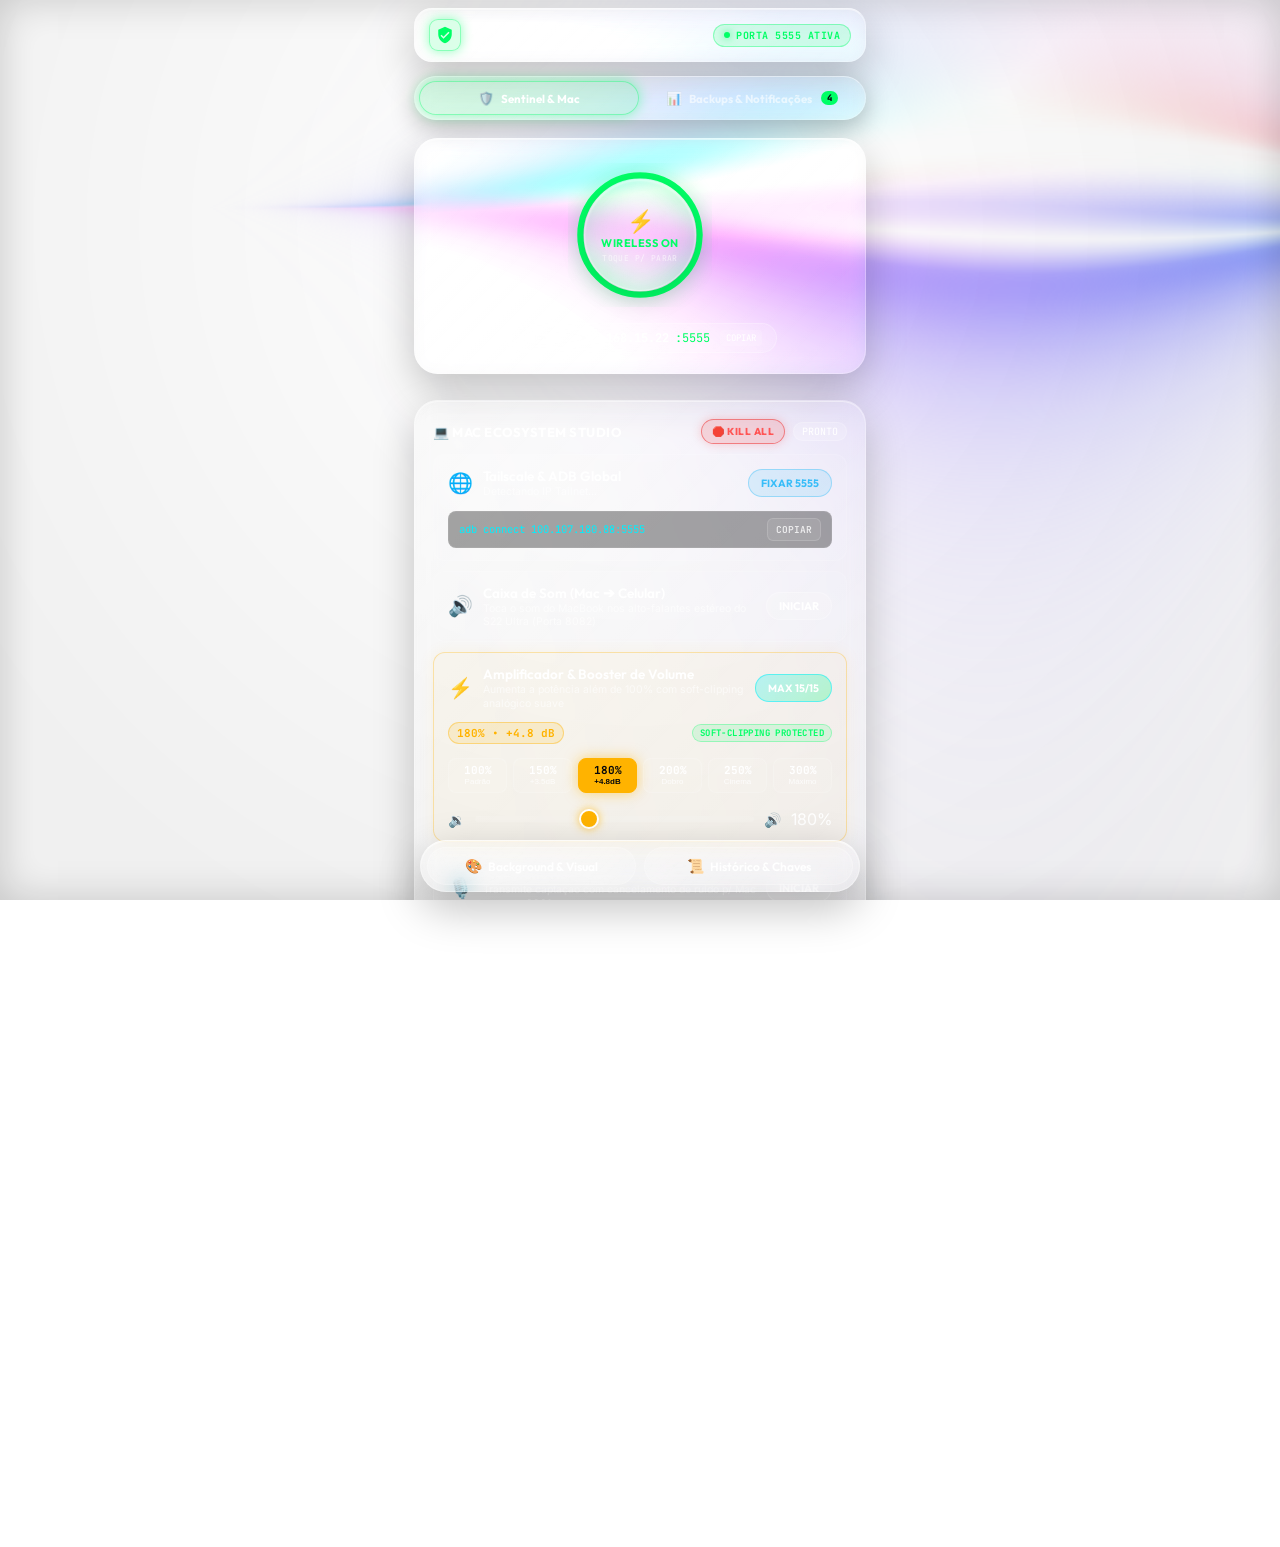
==== commit ef40b496: "feat(mobile): add integrated volume booster with soft-clipping and touch controls in Aero Mobile" ====
--- a/app/src/main/assets/web/index.html
+++ b/app/src/main/assets/web/index.html
@@ -130,6 +130,61 @@
         </div>
       </div>
 
+      <!-- AMPLIFICADOR & BOOSTER DE VOLUME (Aero Mobile) -->
+      <div class="eco-feature-box booster-box">
+        <div class="eco-feature-header">
+          <div class="eco-title-group">
+            <span class="eco-icon">⚡</span>
+            <div class="eco-text-col">
+              <span class="eco-name">Amplificador &amp; Booster de Volume</span>
+              <span class="eco-desc" id="booster-status-desc">Aumenta a potência além de 100% com soft-clipping analógico suave</span>
+            </div>
+          </div>
+          <button class="eco-action-btn primary" id="btn-max-volume-mobile" title="Coloca o volume do Galaxy S22 Ultra no nível máximo (15/15)">MAX 15/15</button>
+        </div>
+
+        <div class="booster-gain-indicator-row">
+          <span class="booster-gain-badge" id="booster-gain-badge">180% • +4.8 dB</span>
+          <span class="booster-clip-badge">SOFT-CLIPPING PROTECTED</span>
+        </div>
+
+        <!-- Presets Rápidos de 1 Toque -->
+        <div class="booster-presets-grid">
+          <button class="booster-preset-btn" data-gain="100">
+            <span class="preset-pct">100%</span>
+            <span class="preset-label">Padrão</span>
+          </button>
+          <button class="booster-preset-btn" data-gain="150">
+            <span class="preset-pct">150%</span>
+            <span class="preset-label">+3.5dB</span>
+          </button>
+          <button class="booster-preset-btn active" data-gain="180">
+            <span class="preset-pct">180%</span>
+            <span class="preset-label">+4.8dB</span>
+          </button>
+          <button class="booster-preset-btn" data-gain="200">
+            <span class="preset-pct">200%</span>
+            <span class="preset-label">Dobro</span>
+          </button>
+          <button class="booster-preset-btn" data-gain="250">
+            <span class="preset-pct">250%</span>
+            <span class="preset-label">Cinema</span>
+          </button>
+          <button class="booster-preset-btn" data-gain="300">
+            <span class="preset-pct">300%</span>
+            <span class="preset-label">Máximo</span>
+          </button>
+        </div>
+
+        <!-- Slider Contínuo de Precisão Mobile -->
+        <div class="booster-slider-row">
+          <span class="slider-icon">🔉</span>
+          <input type="range" class="booster-slider" id="booster-slider-mobile" min="100" max="300" step="5" value="180">
+          <span class="slider-icon">🔊</span>
+          <span class="slider-val-label" id="booster-val-label">180%</span>
+        </div>
+      </div>
+
       <div class="eco-feature-box">
         <div class="eco-feature-header">
           <div class="eco-title-group">
--- a/app/src/main/assets/web/style.css
+++ b/app/src/main/assets/web/style.css
@@ -1659,6 +1659,141 @@
   color: #fff;
 }
 
+/* =========================================================
+   BOOSTER DE VOLUME AERO MOBILE (Cyber Glass & Saturação)
+   ========================================================= */
+.booster-box {
+  background: rgba(255, 179, 0, 0.04);
+  border: 1px solid rgba(255, 179, 0, 0.3);
+  box-shadow: 0 0 16px rgba(255, 179, 0, 0.08);
+}
+
+.booster-gain-indicator-row {
+  display: flex;
+  align-items: center;
+  justify-content: space-between;
+  margin-top: 4px;
+}
+
+.booster-gain-badge {
+  font-family: var(--font-mono);
+  font-size: 11px;
+  font-weight: 700;
+  color: #ffb300;
+  background: rgba(255, 179, 0, 0.15);
+  border: 1px solid rgba(255, 179, 0, 0.4);
+  padding: 3px 8px;
+  border-radius: var(--radius-pill);
+}
+
+.booster-clip-badge {
+  font-family: var(--font-mono);
+  font-size: 9px;
+  font-weight: 700;
+  color: #00ff66;
+  background: rgba(0, 255, 102, 0.12);
+  border: 1px solid rgba(0, 255, 102, 0.3);
+  padding: 2px 7px;
+  border-radius: var(--radius-pill);
+  letter-spacing: 0.4px;
+}
+
+.booster-presets-grid {
+  display: grid;
+  grid-template-columns: repeat(6, 1fr);
+  gap: 6px;
+  margin-top: 6px;
+}
+
+.booster-preset-btn {
+  background: rgba(255, 255, 255, 0.05);
+  border: 1px solid rgba(255, 255, 255, 0.15);
+  border-radius: 8px;
+  padding: 6px 2px;
+  display: flex;
+  flex-direction: column;
+  align-items: center;
+  justify-content: center;
+  gap: 2px;
+  cursor: pointer;
+  transition: all 0.2s cubic-bezier(0.16, 1, 0.3, 1);
+  color: #fff;
+  outline: none;
+}
+
+.booster-preset-btn:active {
+  transform: scale(0.94);
+}
+
+.booster-preset-btn.active {
+  background: #ffb300;
+  border-color: #ffb300;
+  color: #05070c;
+  box-shadow: 0 0 14px rgba(255, 179, 0, 0.5);
+  font-weight: 800;
+}
+
+.booster-preset-btn .preset-pct {
+  font-family: var(--font-mono);
+  font-size: 11px;
+  font-weight: 700;
+  line-height: 1;
+}
+
+.booster-preset-btn .preset-label {
+  font-size: 8px;
+  opacity: 0.8;
+  line-height: 1;
+}
+
+.booster-preset-btn.active .preset-label {
+  opacity: 1;
+  font-weight: 700;
+}
+
+.booster-slider-row {
+  display: flex;
+  align-items: center;
+  gap: 10px;
+  margin-top: 8px;
+}
+
+.booster-slider-row .slider-icon {
+  font-size: 14px;
+  opacity: 0.8;
+}
+
+.booster-slider {
+  flex: 1;
+  -webkit-appearance: none;
+  appearance: none;
+  height: 6px;
+  background: rgba(255, 255, 255, 0.12);
+  border-radius: 3px;
+  outline: none;
+}
+
+.booster-slider::-webkit-slider-thumb {
+  -webkit-appearance: none;
+  appearance: none;
+  width: 20px;
+  height: 20px;
+  border-radius: 50%;
+  background: #ffb300;
+  border: 2px solid #fff;
+  box-shadow: 0 0 10px rgba(255, 179, 0, 0.7);
+  cursor: pointer;
+}
+
+.booster-val-label {
+  font-family: var(--font-mono);
+  font-size: 12px;
+  font-weight: 800;
+  color: #ffb300;
+  min-width: 42px;
+  text-align: right;
+}
+
 .eco-action-btn:active, .eco-toggle-btn:active {
   transform: scale(0.96);
 }
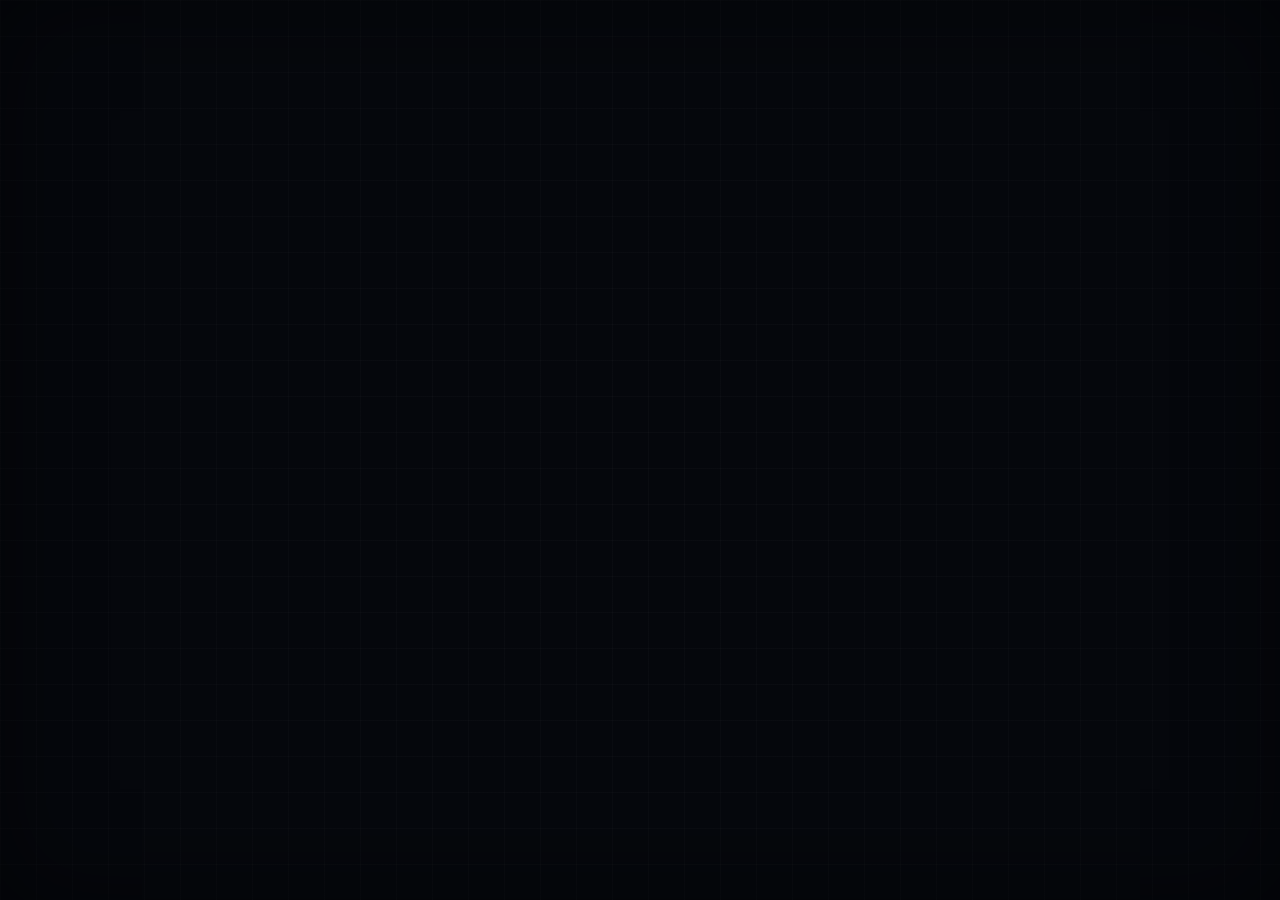
==== commit 904bea16: "feat(glass): sincronizar shaders WebGL e difusao optica de vidro liquido" ====
--- a/app/src/main/assets/web/index.html
+++ b/app/src/main/assets/web/index.html
@@ -2,952 +2,76 @@
 <html lang="pt-BR">
 <head>
   <meta charset="UTF-8">
-  <meta name="viewport" content="width=device-width, initial-scale=1.0, maximum-scale=1.0, user-scalable=no, viewport-fit=cover">
-  <meta name="theme-color" content="#05070c">
-  <title>AeroSentinel</title>
-  <link rel="preconnect" href="https://fonts.googleapis.com">
-  <link rel="preconnect" href="https://fonts.gstatic.com" crossorigin>
-  <link href="https://fonts.googleapis.com/css2?family=Inter:wght@400;500;600;700&family=Outfit:wght@600;700;800&family=JetBrains+Mono:wght@400;500;600;700&display=swap" rel="stylesheet">
-  <link rel="stylesheet" href="style.css">
+  <meta name="viewport" content="width=device-width, initial-scale=1.0">
+  <title>Cyber Shader Background</title>
+  <style>
+    * { margin: 0; padding: 0; box-sizing: border-box; }
+    html, body {
+      width: 100%;
+      height: 100%;
+      overflow: hidden;
+      background-color: #05070c;
+    }
+    #bg-webgl-container {
+      position: absolute;
+      top: 0;
+      left: 0;
+      width: 100%;
+      height: 100%;
+      pointer-events: none;
+    }
+    .ambient-veil {
+      position: absolute;
+      top: 0;
+      left: 0;
+      width: 100%;
+      height: 100%;
+      background: radial-gradient(circle at 50% 50%, rgba(5,7,12,0.02) 0%, rgba(5,7,12,0.35) 100%);
+      pointer-events: none;
+    }
+    .vignette-layer {
+      position: absolute;
+      top: 0;
+      left: 0;
+      width: 100%;
+      height: 100%;
+      box-shadow: inset 0 0 100px rgba(0,0,0,0.45);
+      pointer-events: none;
+    }
+    .cyber-grid {
+      position: absolute;
+      top: 0;
+      left: 0;
+      width: 100%;
+      height: 100%;
+      background-size: 36px 36px;
+      background-image: 
+        linear-gradient(to right, rgba(255, 255, 255, 0.02) 1px, transparent 1px),
+        linear-gradient(to bottom, rgba(255, 255, 255, 0.02) 1px, transparent 1px);
+      pointer-events: none;
+    }
+  </style>
 </head>
 <body>
+  <div id="bg-webgl-container"></div>
+  <div class="cyber-grid"></div>
+  <div class="ambient-veil"></div>
+  <div class="vignette-layer"></div>
 
-  <!-- =========================================================
-       UNIVERSAL BACKGROUND VIEWPORT (5 Shaders WebGL Personal OS)
-       ========================================================= -->
-  <div class="bg-viewport">
-    <div id="bg-webgl-container"></div>
-    <div class="ambient-veil"></div>
-    <div class="vignette-layer"></div>
-  </div>
+  <script type="module">
+    import { renderShader } from './shaders.js';
+    
+    window.setShader = function(shaderName) {
+      console.log("[CyberShader] Ativando shader:", shaderName);
+      renderShader(shaderName);
+    };
 
-  <!-- Container Principal do App -->
-  <div class="app-viewport">
+    // Lê shader inicial da URL ou usa 'strands'
+    const urlParams = new URLSearchParams(window.location.search);
+    const initialShader = urlParams.get('shader') || 'strands';
     
-    <!-- Header de Vidro Líquido -->
-    <header class="header-glass">
-      <div class="brand-badge">
-        <div class="brand-icon">
-          <svg viewBox="0 0 24 24">
-            <path d="M12 1L3 5v6c0 5.55 3.84 10.74 9 12 5.16-1.26 9-6.45 9-12V5l-9-4zm-2 16l-4-4 1.41-1.41L10 14.17l6.59-6.59L18 9l-8 8z"/>
-          </svg>
-        </div>
-        <div class="brand-text-col">
-          <h1 class="brand-title">AeroSentinel</h1>
-          <span class="brand-subtitle">Sentinel Studio • Mobile</span>
-        </div>
-      </div>
-
-      <div class="header-status-badge" id="header-status-pill">
-        <span class="status-dot" id="header-status-dot"></span>
-        <span id="header-status-text">PORTA 5555 ATIVA</span>
-      </div>
-    </header>
-
-    <!-- Barra Segmentada de Navegação (AeroSentinel) -->
-    <div class="nav-segment-bar">
-      <button class="nav-segment-btn active" id="tab-btn-sentinel" onclick="switchAeroTab('sentinel')">
-        <span class="tab-btn-icon">🛡️</span>
-        <span>Sentinel &amp; Mac</span>
-      </button>
-      <button class="nav-segment-btn" id="tab-btn-backups" onclick="switchAeroTab('backups')">
-        <span class="tab-btn-icon">📊</span>
-        <span>Backups &amp; Notificações</span>
-        <span class="tab-badge-counter" id="tab-backups-badge">4</span>
-      </button>
-    </div>
-
-    <!-- PAINEL 1: SENTINEL & MAC STUDIO -->
-    <div id="panel-sentinel" class="aero-tab-panel active">
-
-    <!-- Card 1: Toggle Wireless ADB (Dial Ring de Vidro) -->
-    <section class="sentinel-main-card">
-      <div class="toggle-dial-container" id="toggle-dial-btn" title="Toque para Ativar ou Parar o Sistema ADB">
-        <svg class="dial-svg-ring" viewBox="0 0 140 140">
-          <circle class="dial-track" cx="70" cy="70" r="58" />
-          <circle class="dial-progress" id="dial-progress-ring" cx="70" cy="70" r="58" />
-        </svg>
-        <div class="dial-center-btn">
-          <span class="dial-icon" id="dial-icon-emoji">⚡</span>
-          <span class="dial-state-text" id="dial-state-label">WIRELESS ON</span>
-          <span class="dial-sub-hint" id="dial-sub-hint">TOQUE P/ PARAR</span>
-        </div>
-      </div>
-
-      <!-- Pílula do Endpoint com Copiar -->
-      <div class="endpoint-info-pill" id="endpoint-pill" title="Toque para copiar endpoint">
-        <span class="endpoint-label">ENDPOINT:</span>
-        <span class="endpoint-ip" id="endpoint-ip-label">192.168.15.22</span><span class="endpoint-port" id="endpoint-port-label">:5555</span>
-        <span class="copy-badge">COPIAR</span>
-      </div>
-    </section>
-
-    <!-- Card 1.5: MAC ECOSYSTEM STATION (Webcam, Mic/Speaker, DeX & Tailscale Remote) -->
-    <section class="disclosure-card mac-ecosystem-card">
-      <div class="section-header-row">
-        <h2 class="section-title">
-          <span>💻 Mac Ecosystem Studio</span>
-        </h2>
-        <div style="display: flex; gap: 8px; align-items: center;">
-          <button class="eco-kill-all-btn" id="btn-kill-all" title="Encerra todos os processos de ecossistema no Celular e no Mac">🛑 KILL ALL</button>
-          <span class="section-count-badge" id="eco-status-badge">PRONTO</span>
-        </div>
-      </div>
-
-      <!-- Tailscale & Global ADB Tunnel -->
-      <div class="eco-feature-box">
-        <div class="eco-feature-header">
-          <div class="eco-title-group">
-            <span class="eco-icon">🌐</span>
-            <div class="eco-text-col">
-              <span class="eco-name">Tailscale & ADB Global</span>
-              <span class="eco-desc" id="eco-tailscale-status">Detectando IP Tailnet...</span>
-            </div>
-          </div>
-          <button class="eco-action-btn" id="btn-fix-adb-5555" title="Fixa a porta 5555">FIXAR 5555</button>
-        </div>
-        <div class="eco-link-box" id="tailscale-connect-box">
-          <span class="eco-cmd" id="tailscale-cmd-text">adb connect 100.107.180.88:5555</span>
-          <button class="eco-copy-btn" id="btn-copy-tailscale">COPIAR</button>
-        </div>
-      </div>
-
-      <!-- Áudio Profissional p/ macOS (Caixa de Som & Microfone) -->
-      <div class="eco-feature-box">
-        <div class="eco-feature-header">
-          <div class="eco-title-group">
-            <span class="eco-icon">🔊</span>
-            <div class="eco-text-col">
-              <span class="eco-name">Caixa de Som (Mac ➔ Celular)</span>
-              <span class="eco-desc">Toca o som do MacBook nos alto-falantes estéreo do S22 Ultra (Porta 8082)</span>
-            </div>
-          </div>
-          <button class="eco-toggle-btn" id="btn-toggle-speaker">INICIAR</button>
-        </div>
-        <div class="eco-link-box" id="speaker-url-box" style="display: none;">
-          <span class="eco-cmd" id="speaker-url-text">http://192.168.18.16:8082/stream</span>
-          <button class="eco-copy-btn" id="btn-copy-speaker">COPIAR</button>
-        </div>
-      </div>
-
-      <!-- AMPLIFICADOR & BOOSTER DE VOLUME (Aero Mobile) -->
-      <div class="eco-feature-box booster-box">
-        <div class="eco-feature-header">
-          <div class="eco-title-group">
-            <span class="eco-icon">⚡</span>
-            <div class="eco-text-col">
-              <span class="eco-name">Amplificador &amp; Booster de Volume</span>
-              <span class="eco-desc" id="booster-status-desc">Aumenta a potência além de 100% com soft-clipping analógico suave</span>
-            </div>
-          </div>
-          <button class="eco-action-btn primary" id="btn-max-volume-mobile" title="Coloca o volume do Galaxy S22 Ultra no nível máximo (15/15)">MAX 15/15</button>
-        </div>
-
-        <div class="booster-gain-indicator-row">
-          <span class="booster-gain-badge" id="booster-gain-badge">180% • +4.8 dB</span>
-          <span class="booster-clip-badge">SOFT-CLIPPING PROTECTED</span>
-        </div>
-
-        <!-- Presets Rápidos de 1 Toque -->
-        <div class="booster-presets-grid">
-          <button class="booster-preset-btn" data-gain="100">
-            <span class="preset-pct">100%</span>
-            <span class="preset-label">Padrão</span>
-          </button>
-          <button class="booster-preset-btn" data-gain="150">
-            <span class="preset-pct">150%</span>
-            <span class="preset-label">+3.5dB</span>
-          </button>
-          <button class="booster-preset-btn active" data-gain="180">
-            <span class="preset-pct">180%</span>
-            <span class="preset-label">+4.8dB</span>
-          </button>
-          <button class="booster-preset-btn" data-gain="200">
-            <span class="preset-pct">200%</span>
-            <span class="preset-label">Dobro</span>
-          </button>
-          <button class="booster-preset-btn" data-gain="250">
-            <span class="preset-pct">250%</span>
-            <span class="preset-label">Cinema</span>
-          </button>
-          <button class="booster-preset-btn" data-gain="300">
-            <span class="preset-pct">300%</span>
-            <span class="preset-label">Máximo</span>
-          </button>
-        </div>
-
-        <!-- Slider Contínuo de Precisão Mobile -->
-        <div class="booster-slider-row">
-          <span class="slider-icon">🔉</span>
-          <input type="range" class="booster-slider" id="booster-slider-mobile" min="100" max="300" step="5" value="180">
-          <span class="slider-icon">🔊</span>
-          <span class="slider-val-label" id="booster-val-label">180%</span>
-        </div>
-      </div>
-
-      <div class="eco-feature-box">
-        <div class="eco-feature-header">
-          <div class="eco-title-group">
-            <span class="eco-icon">🎙️</span>
-            <div class="eco-text-col">
-              <span class="eco-name">Microfone HD (Celular ➔ Mac)</span>
-              <span class="eco-desc">Transmite captação com cancelamento de ruído p/ Mac na porta 8081</span>
-            </div>
-          </div>
-          <button class="eco-toggle-btn" id="btn-toggle-mic">INICIAR</button>
-        </div>
-        <div class="eco-link-box" id="mic-url-box" style="display: none;">
-          <span class="eco-cmd" id="mic-url-text">http://192.168.18.16:8081/mic.wav</span>
-          <button class="eco-copy-btn" id="btn-copy-mic">COPIAR</button>
-        </div>
-      </div>
-
-      <!-- Samsung DeX & Controle Remoto do Mac -->
-      <div class="eco-feature-box">
-        <div class="eco-feature-header">
-          <div class="eco-title-group">
-            <span class="eco-icon">🖥️</span>
-            <div class="eco-text-col">
-              <span class="eco-name">Samsung DeX & Controle Mac</span>
-              <span class="eco-desc">Ativação do DeX + Controle via Teclado e Trackpad</span>
-            </div>
-          </div>
-          <button class="eco-action-btn primary" id="btn-activate-dex">ATIVAR DEX</button>
-        </div>
-        <div class="eco-link-box">
-          <span class="eco-cmd" id="dex-info-text">Servidor Remoto Mac: Porta 8083</span>
-          <button class="eco-copy-btn" id="btn-dex-cmd-copy">COPIAR SCRIPT</button>
-        </div>
-      </div>
-    </section>
-
-    <!-- Card 2: Dispositivos Conectados (IP Mandatório) -->
-    <section class="disclosure-card">
-      <div class="section-header-row">
-        <h2 class="section-title">
-          <span>📡 Dispositivos no ADB</span>
-        </h2>
-        <span class="section-count-badge" id="active-count-badge">0 ATIVOS</span>
-      </div>
-
-      <div id="active-devices-container">
-        <!-- Renderizado dinamicamente -->
-      </div>
-    </section>
-
-    <!-- Card 3: SUPER GLASS BOX TERMINAL (Dynamic System Accent • Zero Flickeo) -->
-    <section class="terminal-card">
-      <div class="terminal-header">
-        <div class="terminal-title-group">
-          <div class="terminal-lights">
-            <span class="term-light red"></span>
-            <span class="term-light yellow"></span>
-            <span class="term-light green"></span>
-          </div>
-          <span class="terminal-label">ADB SHELL LIVE INSPECTOR</span>
-          <div class="terminal-live-badge" id="terminal-live-badge">
-            <span class="live-dot-pulse"></span>
-            <span id="terminal-live-text">REAL-TIME</span>
-          </div>
-        </div>
-        <div class="terminal-actions">
-          <button class="term-btn-icon" id="btn-term-fullscreen" title="Visualização em Tela Cheia">⛶ TELA CHEIA</button>
-          <button class="term-btn-icon" id="btn-term-pause">PAUSAR</button>
-          <button class="term-btn-icon" id="btn-term-clear">LIMPAR</button>
-        </div>
-      </div>
-
-      <!-- Barra Intuitiva de Data, Hora Ao Vivo e Último Pulso do Terminal -->
-      <div class="terminal-datetime-bar">
-        <div class="term-dt-item">
-          <span class="term-dt-icon">📅</span>
-          <span id="term-live-date">HOJE, --/--/----</span>
-        </div>
-        <span class="term-dt-sep">&bull;</span>
-        <div class="term-dt-item">
-          <span class="term-dt-icon">🕒</span>
-          <span id="term-live-clock" class="term-clock-mono">--:--:--</span>
-        </div>
-        <span class="term-dt-sep">&bull;</span>
-        <div class="term-dt-item term-dt-last">
-          <span id="term-last-cmd-time">Aguardando eventos...</span>
-        </div>
-      </div>
-
-      <!-- Viewport de Comandos em Fluxo Natural e Suave -->
-      <div class="terminal-box-viewport" id="terminal-viewport">
-        <div class="terminal-empty-msg" id="terminal-empty-msg">
-          &gt; Escutando comandos shell recebidos pelo adbd em tempo real...<br>
-          &gt; Data, horário exato, IP de origem e payload sincronizados com a cor do sistema.
-        </div>
-      </div>
-    </section>
-    </div> <!-- Fim de #panel-sentinel -->
-
-    <!-- =========================================================
-         PAINEL 2: CENTRAL DE BACKUPS & AUDITORIA (AeroSentinel)
-         ========================================================= -->
-    <div id="panel-backups" class="aero-tab-panel" style="display: none;">
-      
-      <!-- KPI Telemetry Grid -->
-      <div class="backup-kpi-grid">
-        <div class="backup-kpi-card">
-          <div class="kpi-icon-wrap" style="color: var(--accent-primary);">🛡️</div>
-          <div class="kpi-data-col">
-            <span class="kpi-label">STATUS GERAL</span>
-            <span class="kpi-value" id="kpi-overall-status">100% OPERACIONAL</span>
-            <span class="kpi-subtext">4 Automações Ativas</span>
-          </div>
-        </div>
-
-        <div class="backup-kpi-card">
-          <div class="kpi-icon-wrap" style="color: var(--accent-cyan);">☁️</div>
-          <div class="kpi-data-col">
-            <span class="kpi-label">ÚLTIMO SNAPSHOT</span>
-            <span class="kpi-value" id="kpi-snapshot-size">14.9 GB</span>
-            <span class="kpi-subtext">Hoje • Google Drive</span>
-          </div>
-        </div>
-
-        <div class="backup-kpi-card">
-          <div class="kpi-icon-wrap" style="color: var(--accent-primary);">💬</div>
-          <div class="kpi-data-col">
-            <span class="kpi-label">WHATSAPP SYNC</span>
-            <span class="kpi-value" id="kpi-whatsapp-count">17.024+ ITENS</span>
-            <span class="kpi-subtext">Sync em Fundo Ativo</span>
-          </div>
-        </div>
-
-        <div class="backup-kpi-card">
-          <div class="kpi-icon-wrap" style="color: var(--accent-cyan);">💾</div>
-          <div class="kpi-data-col">
-            <span class="kpi-label">ARMAZENAMENTO</span>
-            <span class="kpi-value" id="kpi-storage-free">21.6 GB LIVRES</span>
-            <span class="kpi-subtext">APFS macOS Saudável</span>
-          </div>
-        </div>
-      </div>
-
-      <!-- Filtros e Atualização -->
-      <div class="backup-filter-row">
-        <div class="backup-filter-chips">
-          <button class="filter-chip active" id="chip-filter-all" onclick="filterBackupNotifications('ALL')">TODOS (4)</button>
-          <button class="filter-chip" id="chip-filter-success" onclick="filterBackupNotifications('SUCCESS')">SUCESSO</button>
-          <button class="filter-chip" id="chip-filter-warning" onclick="filterBackupNotifications('WARNING')">ALERTAS</button>
-          <button class="filter-chip" id="chip-filter-info" onclick="filterBackupNotifications('INFO')">INFO</button>
-        </div>
-        <button class="backup-refresh-btn" id="btn-refresh-notifications" onclick="refreshBackupNotifications()" title="Atualizar Notificações">
-          <span>🔄</span>
-        </button>
-      </div>
-
-      <!-- Feed Dinâmico de Notificações de Backup -->
-      <div class="backup-notifications-stream" id="backup-notifications-list">
-        <!-- Itens inseridos dinamicamente pelo JavaScript -->
-      </div>
-
-      <!-- Card Informativo de Auditoria de Integridade -->
-      <section class="disclosure-card backup-audit-box">
-        <div class="section-header-row">
-          <h2 class="section-title">
-            <span>🛡️ Auditoria Completa de Integridade</span>
-          </h2>
-          <span class="section-count-badge" style="background: var(--accent-primary-soft); color: var(--accent-primary); border-color: var(--accent-primary-border);">SHA-256 OK</span>
-        </div>
-        <p class="backup-audit-desc">
-          Todos os backups automatizados e rotinas de governança contam com monitoramento ativo de integridade, cálculo criptográfico SHA-256, sincronização remota com Google Drive e garantia de resíduo zero de armazenamento temporário no APFS.
-        </p>
-        <div class="backup-audit-chips">
-          <span class="audit-chip">✓ GitHub: 100% Ok</span>
-          <span class="audit-chip">✓ WhatsApp: 17k+ Itens</span>
-          <span class="audit-chip">✓ Photos Sentinel: Ativo</span>
-          <span class="audit-chip">✓ APFS: Seguro</span>
-        </div>
-      </section>
-
-    </div> <!-- Fim de #panel-backups -->
-
-  </div>
-
-  <!-- DOCK INFERIOR MINIMALISTA DE VIDRO -->
-  <nav class="bottom-dock-glass">
-    <button class="dock-pill-btn" id="dock-btn-background">
-      <span class="dock-btn-icon">🎨</span>
-      <span>Background &amp; Visual</span>
-    </button>
-    <button class="dock-pill-btn" id="dock-btn-history">
-      <span class="dock-btn-icon">📜</span>
-      <span>Histórico &amp; Chaves</span>
-    </button>
-  </nav>
-
-  <!-- =========================================================
-       WIDGET BACKGROUND & VISUAL (Shaders + Accent Color Picker)
-       ========================================================= -->
-  <div class="modal-overlay" id="background-widget-overlay">
-    <div class="modal-sheet-glass">
-      <div class="modal-sheet-header">
-        <div>
-          <h3 class="modal-title">Widget de Background &amp; Visual</h3>
-          <span class="modal-subtitle">Personalize a estética, o terminal e o motor gráfico WebGL</span>
-        </div>
-        <button class="modal-close-btn" id="btn-bg-modal-close">&times;</button>
-      </div>
-
-      <div class="modal-scrollable-content">
-
-        <!-- Seção 1: Cor Principal da Interface & Terminal -->
-        <div class="widget-section-block">
-          <div class="widget-section-title">
-            <span>✨ Cor Principal do Sistema &amp; Terminal</span>
-          </div>
-          <p class="widget-section-desc">
-            Escolha a cor principal do sistema. Todos os cards, anéis, badges e as cores do Shell Glass Terminal se adaptam instantaneamente.
-          </p>
-
-          <!-- Paleta de Cores de Acento -->
-          <div class="color-palette-row">
-            <button class="color-swatch-btn" data-color="#00f0ff" style="--c: #00f0ff;" title="Ciano Neon"></button>
-            <button class="color-swatch-btn" data-color="#a855f7" style="--c: #a855f7;" title="Violeta Cyber"></button>
-            <button class="color-swatch-btn" data-color="#f59e0b" style="--c: #f59e0b;" title="Ouro Solar"></button>
-            <button class="color-swatch-btn" data-color="#ff2a5f" style="--c: #ff2a5f;" title="Rubi Escarlate"></button>
-            <button class="color-swatch-btn" data-color="#3b82f6" style="--c: #3b82f6;" title="Azul Elétrico"></button>
-            <button class="color-swatch-btn" data-color="#ec4899" style="--c: #ec4899;" title="Rosa Neon"></button>
-            <button class="color-swatch-btn active" data-color="#00ff66" style="--c: #00ff66;" title="Esmeralda"></button>
-            <button class="color-swatch-btn" data-color="#ffffff" style="--c: #ffffff;" title="Branco Puro"></button>
-          </div>
-
-          <!-- Seletor de Cor Livre Hexadecimal -->
-          <div class="custom-color-row">
-            <label class="custom-color-label" for="custom-color-input">
-              <span class="color-preview-circle" id="custom-color-preview"></span>
-              <span id="custom-color-hex-text">Cor Customizada (#00ff66)</span>
-            </label>
-            <input type="color" id="custom-color-input" value="#00ff66">
-          </div>
-        </div>
-
-        <!-- Seção 2: 5 Shaders WebGL do Personal OS -->
-        <div class="widget-section-block">
-          <div class="widget-section-title">
-            <span>🌌 Shaders WebGL (Motor Personal OS)</span>
-          </div>
-          <p class="widget-section-desc">
-            Shaders dinâmicos com suas paletas ricas originais, renderizados na GPU com alta performance.
-          </p>
-
-          <div class="shader-card-list">
-            <!-- 1. Soft Aurora -->
-            <div class="shader-option-card" data-shader="softaurora">
-              <div class="shader-card-left">
-                <div class="shader-gradient-badge" style="background: linear-gradient(135deg, #00f5d4, #9d4edd);"></div>
-                <div>
-                  <div class="shader-title">🌌 Soft Aurora</div>
-                  <div class="shader-subtitle">Aurora boreal cósmica com véus fluidos e ruído 3D Perlin</div>
-                </div>
-              </div>
-              <span class="shader-status-tag">SELECIONAR</span>
-            </div>
-
-            <!-- 2. 3D Particles -->
-            <div class="shader-option-card" data-shader="particles">
-              <div class="shader-card-left">
-                <div class="shader-gradient-badge" style="background: linear-gradient(135deg, #a855f7, #6366f1);"></div>
-                <div>
-                  <div class="shader-title">✨ 3D Particles</div>
-                  <div class="shader-subtitle">Point cloud instanciada tridimensional com rotação orbital interativa</div>
-                </div>
-              </div>
-              <span class="shader-status-tag">SELECIONAR</span>
-            </div>
-
-            <!-- 3. Ghost Fibers -->
-            <div class="shader-option-card" data-shader="ghostfibers">
-              <div class="shader-card-left">
-                <div class="shader-gradient-badge" style="background: linear-gradient(135deg, #06b6d4, #3b82f6);"></div>
-                <div>
-                  <div class="shader-title">🌀 Ghost Fibers</div>
-                  <div class="shader-subtitle">Fibras ópticas espectrais com torção helicoidal harmônica</div>
-                </div>
-              </div>
-              <span class="shader-status-tag">SELECIONAR</span>
-            </div>
-
-            <!-- 4. Plasma Wave -->
-            <div class="shader-option-card" data-shader="plasmawave">
-              <div class="shader-card-left">
-                <div class="shader-gradient-badge" style="background: linear-gradient(135deg, #A855F7, #06B6D4);"></div>
-                <div>
-                  <div class="shader-title">🌊 Plasma Wave</div>
-                  <div class="shader-subtitle">Raymarching tridimensional com campos ondulatórios quânticos</div>
-                </div>
-              </div>
-              <span class="shader-status-tag">SELECIONAR</span>
-            </div>
-
-            <!-- 5. Strands -->
-            <div class="shader-option-card active" data-shader="strands">
-              <div class="shader-card-left">
-                <div class="shader-gradient-badge" style="background: linear-gradient(135deg, #F97316, #7C3AED, #06B6D4);"></div>
-                <div>
-                  <div class="shader-title">🌟 Light Strands</div>
-                  <div class="shader-subtitle">Feixes espectrais multicoloridos com dispersão e reflexos</div>
-                </div>
-              </div>
-              <span class="shader-status-tag">ATIVO</span>
-            </div>
-
-            <!-- 6. Side Rays -->
-            <div class="shader-option-card" data-shader="siderays">
-              <div class="shader-card-left">
-                <div class="shader-gradient-badge" style="background: linear-gradient(135deg, #f59e0b, #38bdf8);"></div>
-                <div>
-                  <div class="shader-title">⚡ Side Rays</div>
-                  <div class="shader-subtitle">Feixes de luz volumétrica com iluminação lateral cinematográfica</div>
-                </div>
-              </div>
-              <span class="shader-status-tag">SELECIONAR</span>
-            </div>
-
-            <!-- 7. Volumetric Beams -->
-            <div class="shader-option-card" data-shader="beams">
-              <div class="shader-card-left">
-                <div class="shader-gradient-badge" style="background: linear-gradient(135deg, #8b5cf6, #ec4899);"></div>
-                <div>
-                  <div class="shader-title">🔦 Beams</div>
-                  <div class="shader-subtitle">Feixes volumétricos 3D com dispersão atmosférica</div>
-                </div>
-              </div>
-              <span class="shader-status-tag">SELECIONAR</span>
-            </div>
-
-            <!-- 8. Floating Lines -->
-            <div class="shader-option-card" data-shader="floatinglines">
-              <div class="shader-card-left">
-                <div class="shader-gradient-badge" style="background: linear-gradient(135deg, #6366f1, #14b8a6);"></div>
-                <div>
-                  <div class="shader-title">〰️ Floating Lines</div>
-                  <div class="shader-subtitle">Camadas de linhas tridimensionais com flexão dinâmica</div>
-                </div>
-              </div>
-              <span class="shader-status-tag">SELECIONAR</span>
-            </div>
-
-            <!-- 9. Liquid Silk -->
-            <div class="shader-option-card" data-shader="silk">
-              <div class="shader-card-left">
-                <div class="shader-gradient-badge" style="background: linear-gradient(135deg, #0ea5e9, #a855f7);"></div>
-                <div>
-                  <div class="shader-title">🧣 Liquid Silk</div>
-                  <div class="shader-subtitle">Tecido de seda ondulante com reflexos orgânicos</div>
-                </div>
-              </div>
-              <span class="shader-status-tag">SELECIONAR</span>
-            </div>
-
-            <!-- 10. Tactical Radar -->
-            <div class="shader-option-card" data-shader="radar">
-              <div class="shader-card-left">
-                <div class="shader-gradient-badge" style="background: linear-gradient(135deg, #10b981, #06b6d4);"></div>
-                <div>
-                  <div class="shader-title">🎯 Tactical Radar</div>
-                  <div class="shader-subtitle">Varredura circular tática com anéis concêntricos e pulsos</div>
-                </div>
-              </div>
-              <span class="shader-status-tag">SELECIONAR</span>
-            </div>
-
-            <!-- 11. Ripple Grid -->
-            <div class="shader-option-card" data-shader="ripplegrid">
-              <div class="shader-card-left">
-                <div class="shader-gradient-badge" style="background: linear-gradient(135deg, #3b82f6, #8b5cf6);"></div>
-                <div>
-                  <div class="shader-title">🌐 Ripple Grid</div>
-                  <div class="shader-subtitle">Grade geométrica reativa com ondas de choque interativas</div>
-                </div>
-              </div>
-              <span class="shader-status-tag">SELECIONAR</span>
-            </div>
-
-            <!-- 12. Pixel Blast -->
-            <div class="shader-option-card" data-shader="pixelblast">
-              <div class="shader-card-left">
-                <div class="shader-gradient-badge" style="background: linear-gradient(135deg, #f43f5e, #fb923c);"></div>
-                <div>
-                  <div class="shader-title">💥 Pixel Blast</div>
-                  <div class="shader-subtitle">Matriz de micro-pixels com explosões de ondas e reverberação</div>
-                </div>
-              </div>
-              <span class="shader-status-tag">SELECIONAR</span>
-            </div>
-
-            <!-- 13. Magic Rings -->
-            <div class="shader-option-card" data-shader="magicrings">
-              <div class="shader-card-left">
-                <div class="shader-gradient-badge" style="background: linear-gradient(135deg, #e11d48, #9333ea);"></div>
-                <div>
-                  <div class="shader-title">💫 Magic Rings</div>
-                  <div class="shader-subtitle">Anéis de energia concêntricos com atenuação harmônica</div>
-                </div>
-              </div>
-              <span class="shader-status-tag">SELECIONAR</span>
-            </div>
-
-            <!-- 14. Grid Scan -->
-            <div class="shader-option-card" data-shader="gridscan">
-              <div class="shader-card-left">
-                <div class="shader-gradient-badge" style="background: linear-gradient(135deg, #059669, #10b981);"></div>
-                <div>
-                  <div class="shader-title">📡 Grid Scan</div>
-                  <div class="shader-subtitle">Varredura a laser futurista sobre malha de cibersegurança</div>
-                </div>
-              </div>
-              <span class="shader-status-tag">SELECIONAR</span>
-            </div>
-
-            <!-- 15. Liquid Chrome -->
-            <div class="shader-option-card" data-shader="liquidchrome">
-              <div class="shader-card-left">
-                <div class="shader-gradient-badge" style="background: linear-gradient(135deg, #94a3b8, #cbd5e1);"></div>
-                <div>
-                  <div class="shader-title">🪙 Liquid Chrome</div>
-                  <div class="shader-subtitle">Metal cromado líquido com reflexos orgânicos e brilho espelhado</div>
-                </div>
-              </div>
-              <span class="shader-status-tag">SELECIONAR</span>
-            </div>
-
-            <!-- 16. Line Waves -->
-            <div class="shader-option-card" data-shader="linewaves">
-              <div class="shader-card-left">
-                <div class="shader-gradient-badge" style="background: linear-gradient(135deg, #38bdf8, #818cf8);"></div>
-                <div>
-                  <div class="shader-title">🌊 Line Waves</div>
-                  <div class="shader-subtitle">Ondas lineares entrelaçadas com transição de gradiente suave</div>
-                </div>
-              </div>
-              <span class="shader-status-tag">SELECIONAR</span>
-            </div>
-
-            <!-- 17. Ferrofluid -->
-            <div class="shader-option-card" data-shader="ferrofluid">
-              <div class="shader-card-left">
-                <div class="shader-gradient-badge" style="background: linear-gradient(135deg, #1e293b, #0f172a);"></div>
-                <div>
-                  <div class="shader-title">🧲 Ferrofluid</div>
-                  <div class="shader-subtitle">Fluido magnético com espinhos dinâmicos e turbulência física</div>
-                </div>
-              </div>
-              <span class="shader-status-tag">SELECIONAR</span>
-            </div>
-
-            <!-- 18. Dither Matrix -->
-            <div class="shader-option-card" data-shader="dither">
-              <div class="shader-card-left">
-                <div class="shader-gradient-badge" style="background: linear-gradient(135deg, #10b981, #047857);"></div>
-                <div>
-                  <div class="shader-title">👾 Dither Matrix</div>
-                  <div class="shader-subtitle">Matriz de Bayer retrô com quantização cromática analógica</div>
-                </div>
-              </div>
-              <span class="shader-status-tag">SELECIONAR</span>
-            </div>
-
-            <!-- 19. Dark Veil -->
-            <div class="shader-option-card" data-shader="darkveil">
-              <div class="shader-card-left">
-                <div class="shader-gradient-badge" style="background: linear-gradient(135deg, #0f172a, #334155, #64748b);"></div>
-                <div>
-                  <div class="shader-title">🌑 Dark Veil</div>
-                  <div class="shader-subtitle">Cetim negro abissal gerado por rede neural CPPN orgânica</div>
-                </div>
-              </div>
-              <span class="shader-status-tag">SELECIONAR</span>
-            </div>
-
-            <!-- 20. Web Threads -->
-            <div class="shader-option-card" data-shader="webthreads">
-              <div class="shader-card-left">
-                <div class="shader-gradient-badge" style="background: linear-gradient(135deg, #5227ff, #ff9ffc);"></div>
-                <div>
-                  <div class="shader-title">🕸️ Web Threads</div>
-                  <div class="shader-subtitle">Filamentos quânticos espelhados com emissão de brilho laser</div>
-                </div>
-              </div>
-              <span class="shader-status-tag">SELECIONAR</span>
-            </div>
-
-            <!-- 21. Topography -->
-            <div class="shader-option-card" data-shader="topography">
-              <div class="shader-card-left">
-                <div class="shader-gradient-badge" style="background: linear-gradient(135deg, #f59e0b, #d97706);"></div>
-                <div>
-                  <div class="shader-title">🗺️ Topography</div>
-                  <div class="shader-subtitle">Curvas de nível cartográficas com morphing dinâmico e relevo</div>
-                </div>
-              </div>
-              <span class="shader-status-tag">SELECIONAR</span>
-            </div>
-
-            <!-- 22. Balatro Flow -->
-            <div class="shader-option-card" data-shader="balatro">
-              <div class="shader-card-left">
-                <div class="shader-gradient-badge" style="background: linear-gradient(135deg, #DE443B, #006BB4, #162325);"></div>
-                <div>
-                  <div class="shader-title">🌀 Balatro</div>
-                  <div class="shader-subtitle">Vórtice psicodélico em espiral matemática e contraste dinâmico</div>
-                </div>
-              </div>
-              <span class="shader-status-tag">SELECIONAR</span>
-            </div>
-
-            <!-- 23. Faulty Terminal -->
-            <div class="shader-option-card" data-shader="faultyterminal">
-              <div class="shader-card-left">
-                <div class="shader-gradient-badge" style="background: linear-gradient(135deg, #22c55e, #15803d);"></div>
-                <div>
-                  <div class="shader-title">📟 Faulty Terminal</div>
-                  <div class="shader-subtitle">Monitor CRT com aberração cromática, ruído e glitch de vídeo</div>
-                </div>
-              </div>
-              <span class="shader-status-tag">SELECIONAR</span>
-            </div>
-
-            <!-- 24. Morph Slider -->
-            <div class="shader-option-card" data-shader="morphslider">
-              <div class="shader-card-left">
-                <div class="shader-gradient-badge" style="background: linear-gradient(135deg, #f43f5e, #ec4899);"></div>
-                <div>
-                  <div class="shader-title">🎞️ Morph Slider</div>
-                  <div class="shader-subtitle">Transição cinemática com distorção de textura e desfoque temporal</div>
-                </div>
-              </div>
-              <span class="shader-status-tag">SELECIONAR</span>
-            </div>
-
-            <!-- 25. Antigravity -->
-            <div class="shader-option-card" data-shader="antigravity">
-              <div class="shader-card-left">
-                <div class="shader-gradient-badge" style="background: linear-gradient(135deg, #7c3aed, #a855f7);"></div>
-                <div>
-                  <div class="shader-title">🛸 Antigravity</div>
-                  <div class="shader-subtitle">Partículas 3D em levitação magnética e atração gravitacional</div>
-                </div>
-              </div>
-              <span class="shader-status-tag">SELECIONAR</span>
-            </div>
-
-            <!-- 26. Northern Aurora -->
-            <div class="shader-option-card" data-shader="aurora">
-              <div class="shader-card-left">
-                <div class="shader-gradient-badge" style="background: linear-gradient(135deg, #06b6d4, #10b981);"></div>
-                <div>
-                  <div class="shader-title">🌠 Northern Aurora</div>
-                  <div class="shader-subtitle">Cortinas polares de luz com ruído simplex ondulatório</div>
-                </div>
-              </div>
-              <span class="shader-status-tag">SELECIONAR</span>
-            </div>
-
-            <!-- 27. Letter Glitch -->
-            <div class="shader-option-card" data-shader="letterglitch">
-              <div class="shader-card-left">
-                <div class="shader-gradient-badge" style="background: linear-gradient(135deg, #10b981, #064e3b);"></div>
-                <div>
-                  <div class="shader-title">🔤 Letter Glitch</div>
-                  <div class="shader-subtitle">Chuva de caracteres ASCII matriciais com decodificação cibernética</div>
-                </div>
-              </div>
-              <span class="shader-status-tag">SELECIONAR</span>
-            </div>
-
-            <!-- 28. Electric Plasma -->
-            <div class="shader-option-card" data-shader="plasma">
-              <div class="shader-card-left">
-                <div class="shader-gradient-badge" style="background: linear-gradient(135deg, #d946ef, #8b5cf6);"></div>
-                <div>
-                  <div class="shader-title">⚡ Electric Plasma</div>
-                  <div class="shader-subtitle">Arco de plasma de alta voltagem com ondulações eletromagnéticas</div>
-                </div>
-              </div>
-              <span class="shader-status-tag">SELECIONAR</span>
-            </div>
-
-            <!-- 29. Liquid Ether -->
-            <div class="shader-option-card" data-shader="liquidether">
-              <div class="shader-card-left">
-                <div class="shader-gradient-badge" style="background: linear-gradient(135deg, #0284c7, #6366f1);"></div>
-                <div>
-                  <div class="shader-title">💧 Liquid Ether</div>
-                  <div class="shader-subtitle">Simulação Navier-Stokes de fluido etéreo com vorticidade real</div>
-                </div>
-              </div>
-              <span class="shader-status-tag">SELECIONAR</span>
-            </div>
-
-            <!-- 30. Energy Orb -->
-            <div class="shader-option-card" data-shader="orb">
-              <div class="shader-card-left">
-                <div class="shader-gradient-badge" style="background: linear-gradient(135deg, #6366f1, #d946ef);"></div>
-                <div>
-                  <div class="shader-title">🔮 Energy Orb</div>
-                  <div class="shader-subtitle">Orbe de energia cósmica tridimensional com rotação gravitacional</div>
-                </div>
-              </div>
-              <span class="shader-status-tag">SELECIONAR</span>
-            </div>
-
-            <!-- 31. Prismatic Beam -->
-            <div class="shader-option-card" data-shader="prism">
-              <div class="shader-card-left">
-                <div class="shader-gradient-badge" style="background: linear-gradient(135deg, #f59e0b, #ec4899);"></div>
-                <div>
-                  <div class="shader-title">💎 Prismatic Beam</div>
-                  <div class="shader-subtitle">Refração de prisma com dispersão cromática e reflexos cristalinos</div>
-                </div>
-              </div>
-              <span class="shader-status-tag">SELECIONAR</span>
-            </div>
-
-            <!-- 32. Prismatic Burst -->
-            <div class="shader-option-card" data-shader="prismaticburst">
-              <div class="shader-card-left">
-                <div class="shader-gradient-badge" style="background: linear-gradient(135deg, #ef4444, #8b5cf6);"></div>
-                <div>
-                  <div class="shader-title">🎆 Prismatic Burst</div>
-                  <div class="shader-subtitle">Explosão de raios policromáticos com rotação tridimensional</div>
-                </div>
-              </div>
-              <span class="shader-status-tag">SELECIONAR</span>
-            </div>
-
-            <!-- 33. Thunder Lightning -->
-            <div class="shader-option-card" data-shader="lightning">
-              <div class="shader-card-left">
-                <div class="shader-gradient-badge" style="background: linear-gradient(135deg, #eab308, #3b82f6);"></div>
-                <div>
-                  <div class="shader-title">⚡ Lightning</div>
-                  <div class="shader-subtitle">Arco elétrico fractal FBM com descargas de plasma ionizado</div>
-                </div>
-              </div>
-              <span class="shader-status-tag">SELECIONAR</span>
-            </div>
-
-            <!-- 34. Evil Eye -->
-            <div class="shader-option-card" data-shader="evileye">
-              <div class="shader-card-left">
-                <div class="shader-gradient-badge" style="background: linear-gradient(135deg, #dc2626, #7f1d1d);"></div>
-                <div>
-                  <div class="shader-title">👁️ Evil Eye</div>
-                  <div class="shader-subtitle">Olho flamejante com pupila interativa e ruído procedural reativo</div>
-                </div>
-              </div>
-              <span class="shader-status-tag">SELECIONAR</span>
-            </div>
-          </div>
-        </div>
-
-      </div>
-    </div>
-  </div>
-
-  <!-- MODAL DE HISTÓRICO & CHAVES DO SISTEMA -->
-  <div class="modal-overlay" id="history-modal-overlay">
-    <div class="modal-sheet-glass">
-      <div class="modal-sheet-header">
-        <h3 class="modal-title">Histórico de Conexões &amp; Chaves</h3>
-        <button class="modal-close-btn" id="btn-modal-close">&times;</button>
-      </div>
-
-      <div class="modal-scrollable-content" id="modal-content-list">
-        <!-- Renderizado dinamicamente -->
-      </div>
-
-      <div class="modal-footer-row">
-        <button class="btn-glass-action auth" id="btn-clear-history">Limpar Histórico</button>
-        <button class="btn-glass-action deny" id="btn-revoke-all-keys">Revogar Todas as Chaves</button>
-      </div>
-    </div>
-  </div>
-
-  <!-- =========================================================
-       TERMINAL FULLSCREEN ULTRA LIGHT GLASS
-       Visualização Expandida • Translucidez Pura • Blur de Fundo
-       ========================================================= -->
-  <div class="terminal-fullscreen-overlay" id="terminal-fullscreen-overlay">
-    <div class="terminal-fullscreen-glass-container">
-
-      <!-- Header Ultra Light Glass -->
-      <header class="term-fs-header">
-        <div class="term-fs-header-left">
-          <div class="terminal-lights">
-            <span class="term-light red"></span>
-            <span class="term-light yellow"></span>
-            <span class="term-light green"></span>
-          </div>
-          <div class="term-fs-title-col">
-            <div class="term-fs-title-row">
-              <span class="term-fs-title">ADB SHELL LIVE INSPECTOR</span>
-              <span class="term-fs-mode-tag">ULTRA LIGHT GLASS</span>
-            </div>
-            <div class="term-fs-subtitle">
-              <span id="term-fs-live-datetime">📅 HOJE • 🕒 --:--:--</span>
-            </div>
-          </div>
-        </div>
-
-        <div class="term-fs-header-right">
-          <div class="terminal-live-badge" id="term-fs-live-badge">
-            <span class="live-dot-pulse"></span>
-            <span>AO VIVO</span>
-          </div>
-          <span class="term-fs-counter-badge" id="term-fs-counter">0 COMANDOS</span>
-          <button class="term-btn-icon" id="btn-term-fs-pause">PAUSAR</button>
-          <button class="term-btn-icon" id="btn-term-fs-clear">LIMPAR</button>
-          <button class="term-fs-close-btn" id="btn-term-fs-close" title="Reduzir para Card">&times;</button>
-        </div>
-      </header>
-
-      <!-- Barra de Ferramentas / Filtro Ultra Light Glass -->
-      <div class="term-fs-toolbar">
-        <div class="term-fs-filter-chips">
-          <button class="term-filter-chip active" data-filter="all">TODOS</button>
-          <button class="term-filter-chip" data-filter="shell">SHELL</button>
-          <button class="term-filter-chip" data-filter="priv">PRIVILEGIADO</button>
-        </div>
-        <div class="term-fs-search-box">
-          <span class="term-search-icon">🔍</span>
-          <input type="text" id="term-fs-search-input" placeholder="Filtrar por comando, data, hora ou IP..." />
-          <button class="term-search-clear-btn" id="btn-term-fs-search-clear" style="display: none;">&times;</button>
-        </div>
-      </div>
-
-      <!-- Viewport de Comandos Fullscreen Ultra Light Glass -->
-      <div class="terminal-fullscreen-viewport" id="terminal-fullscreen-viewport">
-        <div class="terminal-empty-msg" id="terminal-fs-empty-msg">
-          &gt; Modo Fullscreen Ultra Light Glass ativado.<br>
-          &gt; Escutando comandos shell recebidos pelo adbd em tempo real...<br>
-          &gt; Cores sincronizadas com o tema principal e carimbo intuitivo de data/hora.
-        </div>
-      </div>
-
-      <!-- Rodapé com Info do Host & Cópia Rápida -->
-      <footer class="term-fs-footer">
-        <div class="term-fs-footer-info">
-          <span>HOST: <b id="term-fs-host-ip">192.168.15.23</b></span>
-          <span class="term-fs-dot">&bull;</span>
-          <span>PORTA: <b>5555</b></span>
-          <span class="term-fs-dot">&bull;</span>
-          <span>ESTADO: <b id="term-fs-audit-state" style="color: var(--accent-primary);">AUDITANDO SHELL</b></span>
-        </div>
-        <button class="term-btn-icon" id="btn-term-fs-copy-all">COPIAR TUDO</button>
-      </footer>
-
-    </div>
-  </div>
-
-  <!-- Scripts Independentes -->
-  <script type="module" src="js/shaders.js"></script>
-  <script src="js/app.js"></script>
+    // Inicia imediatamente
+    renderShader(initialShader);
+  </script>
 </body>
 </html>
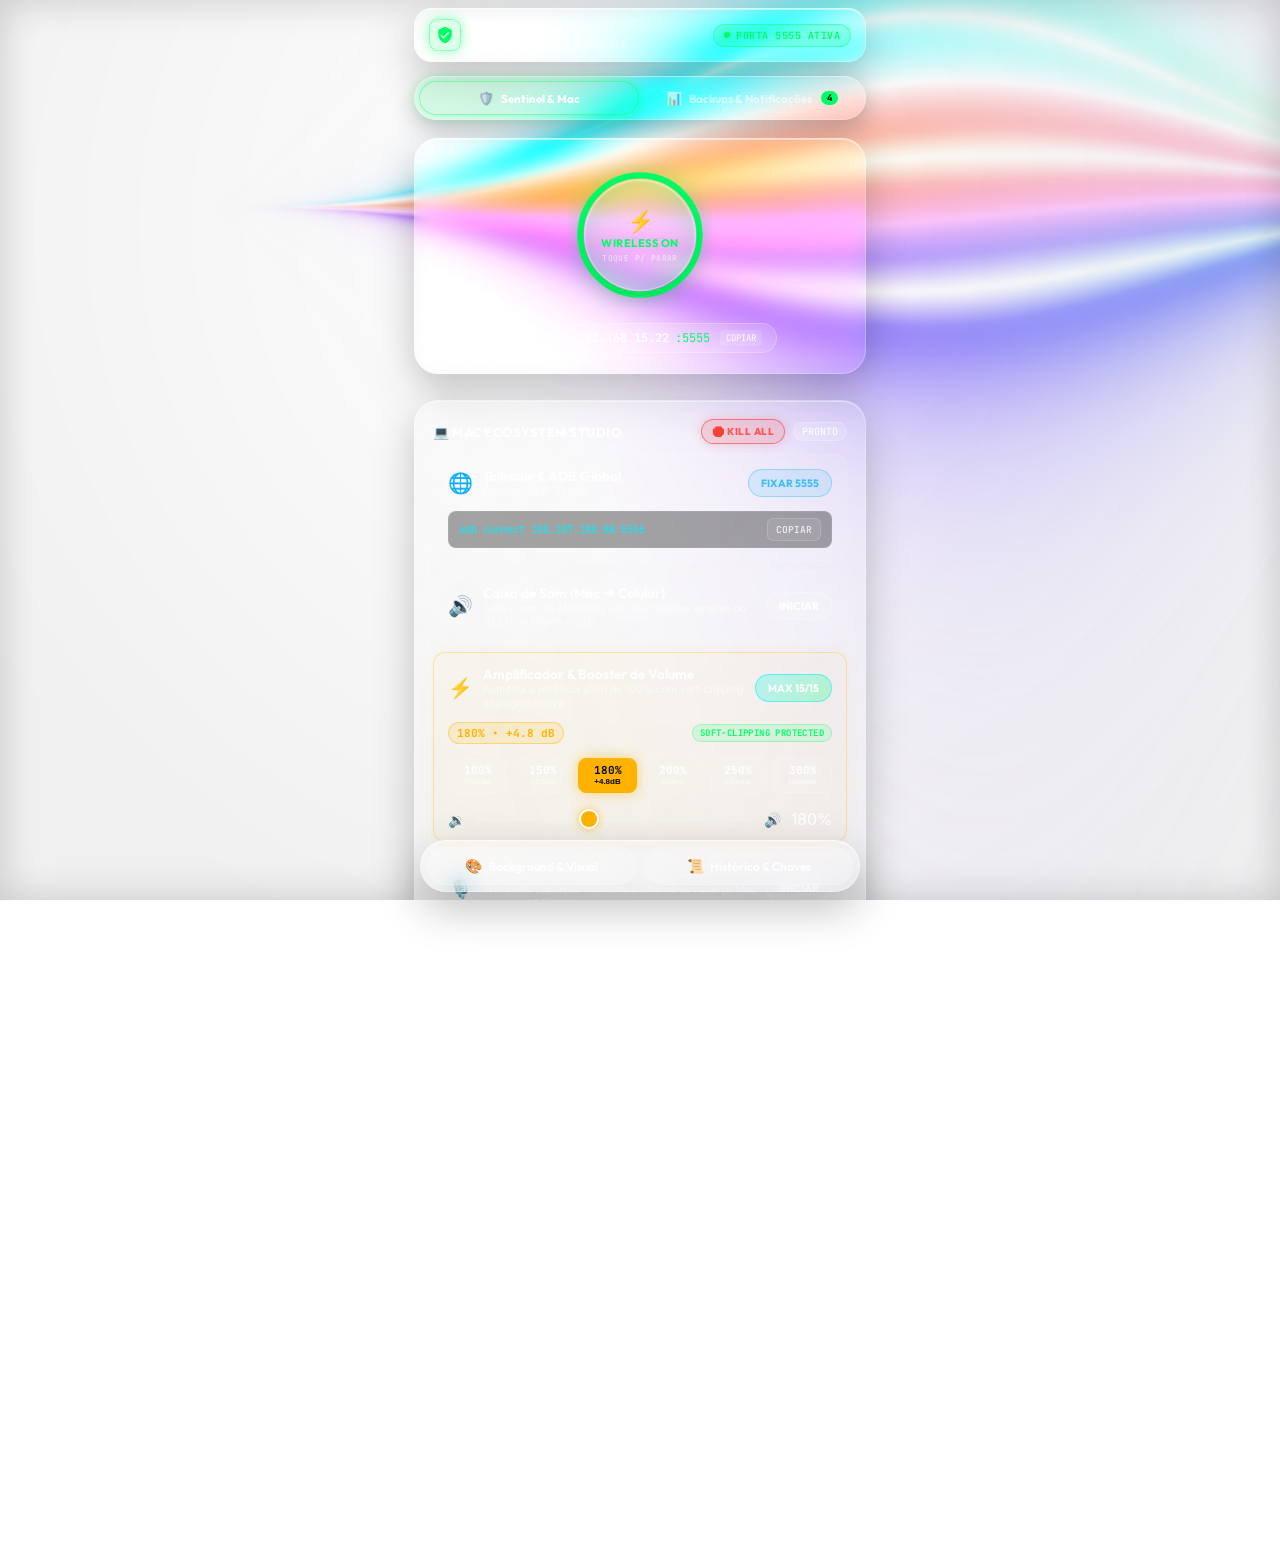
==== commit 3076953b: "fix(ui): restaurar index.html completo, insets seguros e debugging da WebView" ====
--- a/app/src/main/assets/web/index.html
+++ b/app/src/main/assets/web/index.html
@@ -2,76 +2,952 @@
 <html lang="pt-BR">
 <head>
   <meta charset="UTF-8">
-  <meta name="viewport" content="width=device-width, initial-scale=1.0">
-  <title>Cyber Shader Background</title>
-  <style>
-    * { margin: 0; padding: 0; box-sizing: border-box; }
-    html, body {
-      width: 100%;
-      height: 100%;
-      overflow: hidden;
-      background-color: #05070c;
-    }
-    #bg-webgl-container {
-      position: absolute;
-      top: 0;
-      left: 0;
-      width: 100%;
-      height: 100%;
-      pointer-events: none;
-    }
-    .ambient-veil {
-      position: absolute;
-      top: 0;
-      left: 0;
-      width: 100%;
-      height: 100%;
-      background: radial-gradient(circle at 50% 50%, rgba(5,7,12,0.02) 0%, rgba(5,7,12,0.35) 100%);
-      pointer-events: none;
-    }
-    .vignette-layer {
-      position: absolute;
-      top: 0;
-      left: 0;
-      width: 100%;
-      height: 100%;
-      box-shadow: inset 0 0 100px rgba(0,0,0,0.45);
-      pointer-events: none;
-    }
-    .cyber-grid {
-      position: absolute;
-      top: 0;
-      left: 0;
-      width: 100%;
-      height: 100%;
-      background-size: 36px 36px;
-      background-image: 
-        linear-gradient(to right, rgba(255, 255, 255, 0.02) 1px, transparent 1px),
-        linear-gradient(to bottom, rgba(255, 255, 255, 0.02) 1px, transparent 1px);
-      pointer-events: none;
-    }
-  </style>
+  <meta name="viewport" content="width=device-width, initial-scale=1.0, maximum-scale=1.0, user-scalable=no, viewport-fit=cover">
+  <meta name="theme-color" content="#05070c">
+  <title>AeroSentinel</title>
+  <link rel="preconnect" href="https://fonts.googleapis.com">
+  <link rel="preconnect" href="https://fonts.gstatic.com" crossorigin>
+  <link href="https://fonts.googleapis.com/css2?family=Inter:wght@400;500;600;700&family=Outfit:wght@600;700;800&family=JetBrains+Mono:wght@400;500;600;700&display=swap" rel="stylesheet">
+  <link rel="stylesheet" href="style.css">
 </head>
 <body>
-  <div id="bg-webgl-container"></div>
-  <div class="cyber-grid"></div>
-  <div class="ambient-veil"></div>
-  <div class="vignette-layer"></div>
-
-  <script type="module">
-    import { renderShader } from './shaders.js';
+
+  <!-- =========================================================
+       UNIVERSAL BACKGROUND VIEWPORT (5 Shaders WebGL Personal OS)
+       ========================================================= -->
+  <div class="bg-viewport">
+    <div id="bg-webgl-container"></div>
+    <div class="ambient-veil"></div>
+    <div class="vignette-layer"></div>
+  </div>
+
+  <!-- Container Principal do App -->
+  <div class="app-viewport">
     
-    window.setShader = function(shaderName) {
-      console.log("[CyberShader] Ativando shader:", shaderName);
-      renderShader(shaderName);
-    };
-
-    // Lê shader inicial da URL ou usa 'strands'
-    const urlParams = new URLSearchParams(window.location.search);
-    const initialShader = urlParams.get('shader') || 'strands';
-    
-    // Inicia imediatamente
-    renderShader(initialShader);
-  </script>
+    <!-- Header de Vidro Líquido -->
+    <header class="header-glass">
+      <div class="brand-badge">
+        <div class="brand-icon">
+          <svg viewBox="0 0 24 24">
+            <path d="M12 1L3 5v6c0 5.55 3.84 10.74 9 12 5.16-1.26 9-6.45 9-12V5l-9-4zm-2 16l-4-4 1.41-1.41L10 14.17l6.59-6.59L18 9l-8 8z"/>
+          </svg>
+        </div>
+        <div class="brand-text-col">
+          <h1 class="brand-title">AeroSentinel</h1>
+          <span class="brand-subtitle">Sentinel Studio • Mobile</span>
+        </div>
+      </div>
+
+      <div class="header-status-badge" id="header-status-pill">
+        <span class="status-dot" id="header-status-dot"></span>
+        <span id="header-status-text">PORTA 5555 ATIVA</span>
+      </div>
+    </header>
+
+    <!-- Barra Segmentada de Navegação (AeroSentinel) -->
+    <div class="nav-segment-bar">
+      <button class="nav-segment-btn active" id="tab-btn-sentinel" onclick="switchAeroTab('sentinel')">
+        <span class="tab-btn-icon">🛡️</span>
+        <span>Sentinel &amp; Mac</span>
+      </button>
+      <button class="nav-segment-btn" id="tab-btn-backups" onclick="switchAeroTab('backups')">
+        <span class="tab-btn-icon">📊</span>
+        <span>Backups &amp; Notificações</span>
+        <span class="tab-badge-counter" id="tab-backups-badge">4</span>
+      </button>
+    </div>
+
+    <!-- PAINEL 1: SENTINEL & MAC STUDIO -->
+    <div id="panel-sentinel" class="aero-tab-panel active">
+
+    <!-- Card 1: Toggle Wireless ADB (Dial Ring de Vidro) -->
+    <section class="sentinel-main-card">
+      <div class="toggle-dial-container" id="toggle-dial-btn" title="Toque para Ativar ou Parar o Sistema ADB">
+        <svg class="dial-svg-ring" viewBox="0 0 140 140">
+          <circle class="dial-track" cx="70" cy="70" r="58" />
+          <circle class="dial-progress" id="dial-progress-ring" cx="70" cy="70" r="58" />
+        </svg>
+        <div class="dial-center-btn">
+          <span class="dial-icon" id="dial-icon-emoji">⚡</span>
+          <span class="dial-state-text" id="dial-state-label">WIRELESS ON</span>
+          <span class="dial-sub-hint" id="dial-sub-hint">TOQUE P/ PARAR</span>
+        </div>
+      </div>
+
+      <!-- Pílula do Endpoint com Copiar -->
+      <div class="endpoint-info-pill" id="endpoint-pill" title="Toque para copiar endpoint">
+        <span class="endpoint-label">ENDPOINT:</span>
+        <span class="endpoint-ip" id="endpoint-ip-label">192.168.15.22</span><span class="endpoint-port" id="endpoint-port-label">:5555</span>
+        <span class="copy-badge">COPIAR</span>
+      </div>
+    </section>
+
+    <!-- Card 1.5: MAC ECOSYSTEM STATION (Webcam, Mic/Speaker, DeX & Tailscale Remote) -->
+    <section class="disclosure-card mac-ecosystem-card">
+      <div class="section-header-row">
+        <h2 class="section-title">
+          <span>💻 Mac Ecosystem Studio</span>
+        </h2>
+        <div style="display: flex; gap: 8px; align-items: center;">
+          <button class="eco-kill-all-btn" id="btn-kill-all" title="Encerra todos os processos de ecossistema no Celular e no Mac">🛑 KILL ALL</button>
+          <span class="section-count-badge" id="eco-status-badge">PRONTO</span>
+        </div>
+      </div>
+
+      <!-- Tailscale & Global ADB Tunnel -->
+      <div class="eco-feature-box">
+        <div class="eco-feature-header">
+          <div class="eco-title-group">
+            <span class="eco-icon">🌐</span>
+            <div class="eco-text-col">
+              <span class="eco-name">Tailscale & ADB Global</span>
+              <span class="eco-desc" id="eco-tailscale-status">Detectando IP Tailnet...</span>
+            </div>
+          </div>
+          <button class="eco-action-btn" id="btn-fix-adb-5555" title="Fixa a porta 5555">FIXAR 5555</button>
+        </div>
+        <div class="eco-link-box" id="tailscale-connect-box">
+          <span class="eco-cmd" id="tailscale-cmd-text">adb connect 100.107.180.88:5555</span>
+          <button class="eco-copy-btn" id="btn-copy-tailscale">COPIAR</button>
+        </div>
+      </div>
+
+      <!-- Áudio Profissional p/ macOS (Caixa de Som & Microfone) -->
+      <div class="eco-feature-box">
+        <div class="eco-feature-header">
+          <div class="eco-title-group">
+            <span class="eco-icon">🔊</span>
+            <div class="eco-text-col">
+              <span class="eco-name">Caixa de Som (Mac ➔ Celular)</span>
+              <span class="eco-desc">Toca o som do MacBook nos alto-falantes estéreo do S22 Ultra (Porta 8082)</span>
+            </div>
+          </div>
+          <button class="eco-toggle-btn" id="btn-toggle-speaker">INICIAR</button>
+        </div>
+        <div class="eco-link-box" id="speaker-url-box" style="display: none;">
+          <span class="eco-cmd" id="speaker-url-text">http://192.168.18.16:8082/stream</span>
+          <button class="eco-copy-btn" id="btn-copy-speaker">COPIAR</button>
+        </div>
+      </div>
+
+      <!-- AMPLIFICADOR & BOOSTER DE VOLUME (Aero Mobile) -->
+      <div class="eco-feature-box booster-box">
+        <div class="eco-feature-header">
+          <div class="eco-title-group">
+            <span class="eco-icon">⚡</span>
+            <div class="eco-text-col">
+              <span class="eco-name">Amplificador &amp; Booster de Volume</span>
+              <span class="eco-desc" id="booster-status-desc">Aumenta a potência além de 100% com soft-clipping analógico suave</span>
+            </div>
+          </div>
+          <button class="eco-action-btn primary" id="btn-max-volume-mobile" title="Coloca o volume do Galaxy S22 Ultra no nível máximo (15/15)">MAX 15/15</button>
+        </div>
+
+        <div class="booster-gain-indicator-row">
+          <span class="booster-gain-badge" id="booster-gain-badge">180% • +4.8 dB</span>
+          <span class="booster-clip-badge">SOFT-CLIPPING PROTECTED</span>
+        </div>
+
+        <!-- Presets Rápidos de 1 Toque -->
+        <div class="booster-presets-grid">
+          <button class="booster-preset-btn" data-gain="100">
+            <span class="preset-pct">100%</span>
+            <span class="preset-label">Padrão</span>
+          </button>
+          <button class="booster-preset-btn" data-gain="150">
+            <span class="preset-pct">150%</span>
+            <span class="preset-label">+3.5dB</span>
+          </button>
+          <button class="booster-preset-btn active" data-gain="180">
+            <span class="preset-pct">180%</span>
+            <span class="preset-label">+4.8dB</span>
+          </button>
+          <button class="booster-preset-btn" data-gain="200">
+            <span class="preset-pct">200%</span>
+            <span class="preset-label">Dobro</span>
+          </button>
+          <button class="booster-preset-btn" data-gain="250">
+            <span class="preset-pct">250%</span>
+            <span class="preset-label">Cinema</span>
+          </button>
+          <button class="booster-preset-btn" data-gain="300">
+            <span class="preset-pct">300%</span>
+            <span class="preset-label">Máximo</span>
+          </button>
+        </div>
+
+        <!-- Slider Contínuo de Precisão Mobile -->
+        <div class="booster-slider-row">
+          <span class="slider-icon">🔉</span>
+          <input type="range" class="booster-slider" id="booster-slider-mobile" min="100" max="300" step="5" value="180">
+          <span class="slider-icon">🔊</span>
+          <span class="slider-val-label" id="booster-val-label">180%</span>
+        </div>
+      </div>
+
+      <div class="eco-feature-box">
+        <div class="eco-feature-header">
+          <div class="eco-title-group">
+            <span class="eco-icon">🎙️</span>
+            <div class="eco-text-col">
+              <span class="eco-name">Microfone HD (Celular ➔ Mac)</span>
+              <span class="eco-desc">Transmite captação com cancelamento de ruído p/ Mac na porta 8081</span>
+            </div>
+          </div>
+          <button class="eco-toggle-btn" id="btn-toggle-mic">INICIAR</button>
+        </div>
+        <div class="eco-link-box" id="mic-url-box" style="display: none;">
+          <span class="eco-cmd" id="mic-url-text">http://192.168.18.16:8081/mic.wav</span>
+          <button class="eco-copy-btn" id="btn-copy-mic">COPIAR</button>
+        </div>
+      </div>
+
+      <!-- Samsung DeX & Controle Remoto do Mac -->
+      <div class="eco-feature-box">
+        <div class="eco-feature-header">
+          <div class="eco-title-group">
+            <span class="eco-icon">🖥️</span>
+            <div class="eco-text-col">
+              <span class="eco-name">Samsung DeX & Controle Mac</span>
+              <span class="eco-desc">Ativação do DeX + Controle via Teclado e Trackpad</span>
+            </div>
+          </div>
+          <button class="eco-action-btn primary" id="btn-activate-dex">ATIVAR DEX</button>
+        </div>
+        <div class="eco-link-box">
+          <span class="eco-cmd" id="dex-info-text">Servidor Remoto Mac: Porta 8083</span>
+          <button class="eco-copy-btn" id="btn-dex-cmd-copy">COPIAR SCRIPT</button>
+        </div>
+      </div>
+    </section>
+
+    <!-- Card 2: Dispositivos Conectados (IP Mandatório) -->
+    <section class="disclosure-card">
+      <div class="section-header-row">
+        <h2 class="section-title">
+          <span>📡 Dispositivos no ADB</span>
+        </h2>
+        <span class="section-count-badge" id="active-count-badge">0 ATIVOS</span>
+      </div>
+
+      <div id="active-devices-container">
+        <!-- Renderizado dinamicamente -->
+      </div>
+    </section>
+
+    <!-- Card 3: SUPER GLASS BOX TERMINAL (Dynamic System Accent • Zero Flickeo) -->
+    <section class="terminal-card">
+      <div class="terminal-header">
+        <div class="terminal-title-group">
+          <div class="terminal-lights">
+            <span class="term-light red"></span>
+            <span class="term-light yellow"></span>
+            <span class="term-light green"></span>
+          </div>
+          <span class="terminal-label">ADB SHELL LIVE INSPECTOR</span>
+          <div class="terminal-live-badge" id="terminal-live-badge">
+            <span class="live-dot-pulse"></span>
+            <span id="terminal-live-text">REAL-TIME</span>
+          </div>
+        </div>
+        <div class="terminal-actions">
+          <button class="term-btn-icon" id="btn-term-fullscreen" title="Visualização em Tela Cheia">⛶ TELA CHEIA</button>
+          <button class="term-btn-icon" id="btn-term-pause">PAUSAR</button>
+          <button class="term-btn-icon" id="btn-term-clear">LIMPAR</button>
+        </div>
+      </div>
+
+      <!-- Barra Intuitiva de Data, Hora Ao Vivo e Último Pulso do Terminal -->
+      <div class="terminal-datetime-bar">
+        <div class="term-dt-item">
+          <span class="term-dt-icon">📅</span>
+          <span id="term-live-date">HOJE, --/--/----</span>
+        </div>
+        <span class="term-dt-sep">&bull;</span>
+        <div class="term-dt-item">
+          <span class="term-dt-icon">🕒</span>
+          <span id="term-live-clock" class="term-clock-mono">--:--:--</span>
+        </div>
+        <span class="term-dt-sep">&bull;</span>
+        <div class="term-dt-item term-dt-last">
+          <span id="term-last-cmd-time">Aguardando eventos...</span>
+        </div>
+      </div>
+
+      <!-- Viewport de Comandos em Fluxo Natural e Suave -->
+      <div class="terminal-box-viewport" id="terminal-viewport">
+        <div class="terminal-empty-msg" id="terminal-empty-msg">
+          &gt; Escutando comandos shell recebidos pelo adbd em tempo real...<br>
+          &gt; Data, horário exato, IP de origem e payload sincronizados com a cor do sistema.
+        </div>
+      </div>
+    </section>
+    </div> <!-- Fim de #panel-sentinel -->
+
+    <!-- =========================================================
+         PAINEL 2: CENTRAL DE BACKUPS & AUDITORIA (AeroSentinel)
+         ========================================================= -->
+    <div id="panel-backups" class="aero-tab-panel" style="display: none;">
+      
+      <!-- KPI Telemetry Grid -->
+      <div class="backup-kpi-grid">
+        <div class="backup-kpi-card">
+          <div class="kpi-icon-wrap" style="color: var(--accent-primary);">🛡️</div>
+          <div class="kpi-data-col">
+            <span class="kpi-label">STATUS GERAL</span>
+            <span class="kpi-value" id="kpi-overall-status">100% OPERACIONAL</span>
+            <span class="kpi-subtext">4 Automações Ativas</span>
+          </div>
+        </div>
+
+        <div class="backup-kpi-card">
+          <div class="kpi-icon-wrap" style="color: var(--accent-cyan);">☁️</div>
+          <div class="kpi-data-col">
+            <span class="kpi-label">ÚLTIMO SNAPSHOT</span>
+            <span class="kpi-value" id="kpi-snapshot-size">14.9 GB</span>
+            <span class="kpi-subtext">Hoje • Google Drive</span>
+          </div>
+        </div>
+
+        <div class="backup-kpi-card">
+          <div class="kpi-icon-wrap" style="color: var(--accent-primary);">💬</div>
+          <div class="kpi-data-col">
+            <span class="kpi-label">WHATSAPP SYNC</span>
+            <span class="kpi-value" id="kpi-whatsapp-count">17.024+ ITENS</span>
+            <span class="kpi-subtext">Sync em Fundo Ativo</span>
+          </div>
+        </div>
+
+        <div class="backup-kpi-card">
+          <div class="kpi-icon-wrap" style="color: var(--accent-cyan);">💾</div>
+          <div class="kpi-data-col">
+            <span class="kpi-label">ARMAZENAMENTO</span>
+            <span class="kpi-value" id="kpi-storage-free">21.6 GB LIVRES</span>
+            <span class="kpi-subtext">APFS macOS Saudável</span>
+          </div>
+        </div>
+      </div>
+
+      <!-- Filtros e Atualização -->
+      <div class="backup-filter-row">
+        <div class="backup-filter-chips">
+          <button class="filter-chip active" id="chip-filter-all" onclick="filterBackupNotifications('ALL')">TODOS (4)</button>
+          <button class="filter-chip" id="chip-filter-success" onclick="filterBackupNotifications('SUCCESS')">SUCESSO</button>
+          <button class="filter-chip" id="chip-filter-warning" onclick="filterBackupNotifications('WARNING')">ALERTAS</button>
+          <button class="filter-chip" id="chip-filter-info" onclick="filterBackupNotifications('INFO')">INFO</button>
+        </div>
+        <button class="backup-refresh-btn" id="btn-refresh-notifications" onclick="refreshBackupNotifications()" title="Atualizar Notificações">
+          <span>🔄</span>
+        </button>
+      </div>
+
+      <!-- Feed Dinâmico de Notificações de Backup -->
+      <div class="backup-notifications-stream" id="backup-notifications-list">
+        <!-- Itens inseridos dinamicamente pelo JavaScript -->
+      </div>
+
+      <!-- Card Informativo de Auditoria de Integridade -->
+      <section class="disclosure-card backup-audit-box">
+        <div class="section-header-row">
+          <h2 class="section-title">
+            <span>🛡️ Auditoria Completa de Integridade</span>
+          </h2>
+          <span class="section-count-badge" style="background: var(--accent-primary-soft); color: var(--accent-primary); border-color: var(--accent-primary-border);">SHA-256 OK</span>
+        </div>
+        <p class="backup-audit-desc">
+          Todos os backups automatizados e rotinas de governança contam com monitoramento ativo de integridade, cálculo criptográfico SHA-256, sincronização remota com Google Drive e garantia de resíduo zero de armazenamento temporário no APFS.
+        </p>
+        <div class="backup-audit-chips">
+          <span class="audit-chip">✓ GitHub: 100% Ok</span>
+          <span class="audit-chip">✓ WhatsApp: 17k+ Itens</span>
+          <span class="audit-chip">✓ Photos Sentinel: Ativo</span>
+          <span class="audit-chip">✓ APFS: Seguro</span>
+        </div>
+      </section>
+
+    </div> <!-- Fim de #panel-backups -->
+
+  </div>
+
+  <!-- DOCK INFERIOR MINIMALISTA DE VIDRO -->
+  <nav class="bottom-dock-glass">
+    <button class="dock-pill-btn" id="dock-btn-background">
+      <span class="dock-btn-icon">🎨</span>
+      <span>Background &amp; Visual</span>
+    </button>
+    <button class="dock-pill-btn" id="dock-btn-history">
+      <span class="dock-btn-icon">📜</span>
+      <span>Histórico &amp; Chaves</span>
+    </button>
+  </nav>
+
+  <!-- =========================================================
+       WIDGET BACKGROUND & VISUAL (Shaders + Accent Color Picker)
+       ========================================================= -->
+  <div class="modal-overlay" id="background-widget-overlay">
+    <div class="modal-sheet-glass">
+      <div class="modal-sheet-header">
+        <div>
+          <h3 class="modal-title">Widget de Background &amp; Visual</h3>
+          <span class="modal-subtitle">Personalize a estética, o terminal e o motor gráfico WebGL</span>
+        </div>
+        <button class="modal-close-btn" id="btn-bg-modal-close">&times;</button>
+      </div>
+
+      <div class="modal-scrollable-content">
+
+        <!-- Seção 1: Cor Principal da Interface & Terminal -->
+        <div class="widget-section-block">
+          <div class="widget-section-title">
+            <span>✨ Cor Principal do Sistema &amp; Terminal</span>
+          </div>
+          <p class="widget-section-desc">
+            Escolha a cor principal do sistema. Todos os cards, anéis, badges e as cores do Shell Glass Terminal se adaptam instantaneamente.
+          </p>
+
+          <!-- Paleta de Cores de Acento -->
+          <div class="color-palette-row">
+            <button class="color-swatch-btn" data-color="#00f0ff" style="--c: #00f0ff;" title="Ciano Neon"></button>
+            <button class="color-swatch-btn" data-color="#a855f7" style="--c: #a855f7;" title="Violeta Cyber"></button>
+            <button class="color-swatch-btn" data-color="#f59e0b" style="--c: #f59e0b;" title="Ouro Solar"></button>
+            <button class="color-swatch-btn" data-color="#ff2a5f" style="--c: #ff2a5f;" title="Rubi Escarlate"></button>
+            <button class="color-swatch-btn" data-color="#3b82f6" style="--c: #3b82f6;" title="Azul Elétrico"></button>
+            <button class="color-swatch-btn" data-color="#ec4899" style="--c: #ec4899;" title="Rosa Neon"></button>
+            <button class="color-swatch-btn active" data-color="#00ff66" style="--c: #00ff66;" title="Esmeralda"></button>
+            <button class="color-swatch-btn" data-color="#ffffff" style="--c: #ffffff;" title="Branco Puro"></button>
+          </div>
+
+          <!-- Seletor de Cor Livre Hexadecimal -->
+          <div class="custom-color-row">
+            <label class="custom-color-label" for="custom-color-input">
+              <span class="color-preview-circle" id="custom-color-preview"></span>
+              <span id="custom-color-hex-text">Cor Customizada (#00ff66)</span>
+            </label>
+            <input type="color" id="custom-color-input" value="#00ff66">
+          </div>
+        </div>
+
+        <!-- Seção 2: 5 Shaders WebGL do Personal OS -->
+        <div class="widget-section-block">
+          <div class="widget-section-title">
+            <span>🌌 Shaders WebGL (Motor Personal OS)</span>
+          </div>
+          <p class="widget-section-desc">
+            Shaders dinâmicos com suas paletas ricas originais, renderizados na GPU com alta performance.
+          </p>
+
+          <div class="shader-card-list">
+            <!-- 1. Soft Aurora -->
+            <div class="shader-option-card" data-shader="softaurora">
+              <div class="shader-card-left">
+                <div class="shader-gradient-badge" style="background: linear-gradient(135deg, #00f5d4, #9d4edd);"></div>
+                <div>
+                  <div class="shader-title">🌌 Soft Aurora</div>
+                  <div class="shader-subtitle">Aurora boreal cósmica com véus fluidos e ruído 3D Perlin</div>
+                </div>
+              </div>
+              <span class="shader-status-tag">SELECIONAR</span>
+            </div>
+
+            <!-- 2. 3D Particles -->
+            <div class="shader-option-card" data-shader="particles">
+              <div class="shader-card-left">
+                <div class="shader-gradient-badge" style="background: linear-gradient(135deg, #a855f7, #6366f1);"></div>
+                <div>
+                  <div class="shader-title">✨ 3D Particles</div>
+                  <div class="shader-subtitle">Point cloud instanciada tridimensional com rotação orbital interativa</div>
+                </div>
+              </div>
+              <span class="shader-status-tag">SELECIONAR</span>
+            </div>
+
+            <!-- 3. Ghost Fibers -->
+            <div class="shader-option-card" data-shader="ghostfibers">
+              <div class="shader-card-left">
+                <div class="shader-gradient-badge" style="background: linear-gradient(135deg, #06b6d4, #3b82f6);"></div>
+                <div>
+                  <div class="shader-title">🌀 Ghost Fibers</div>
+                  <div class="shader-subtitle">Fibras ópticas espectrais com torção helicoidal harmônica</div>
+                </div>
+              </div>
+              <span class="shader-status-tag">SELECIONAR</span>
+            </div>
+
+            <!-- 4. Plasma Wave -->
+            <div class="shader-option-card" data-shader="plasmawave">
+              <div class="shader-card-left">
+                <div class="shader-gradient-badge" style="background: linear-gradient(135deg, #A855F7, #06B6D4);"></div>
+                <div>
+                  <div class="shader-title">🌊 Plasma Wave</div>
+                  <div class="shader-subtitle">Raymarching tridimensional com campos ondulatórios quânticos</div>
+                </div>
+              </div>
+              <span class="shader-status-tag">SELECIONAR</span>
+            </div>
+
+            <!-- 5. Strands -->
+            <div class="shader-option-card active" data-shader="strands">
+              <div class="shader-card-left">
+                <div class="shader-gradient-badge" style="background: linear-gradient(135deg, #F97316, #7C3AED, #06B6D4);"></div>
+                <div>
+                  <div class="shader-title">🌟 Light Strands</div>
+                  <div class="shader-subtitle">Feixes espectrais multicoloridos com dispersão e reflexos</div>
+                </div>
+              </div>
+              <span class="shader-status-tag">ATIVO</span>
+            </div>
+
+            <!-- 6. Side Rays -->
+            <div class="shader-option-card" data-shader="siderays">
+              <div class="shader-card-left">
+                <div class="shader-gradient-badge" style="background: linear-gradient(135deg, #f59e0b, #38bdf8);"></div>
+                <div>
+                  <div class="shader-title">⚡ Side Rays</div>
+                  <div class="shader-subtitle">Feixes de luz volumétrica com iluminação lateral cinematográfica</div>
+                </div>
+              </div>
+              <span class="shader-status-tag">SELECIONAR</span>
+            </div>
+
+            <!-- 7. Volumetric Beams -->
+            <div class="shader-option-card" data-shader="beams">
+              <div class="shader-card-left">
+                <div class="shader-gradient-badge" style="background: linear-gradient(135deg, #8b5cf6, #ec4899);"></div>
+                <div>
+                  <div class="shader-title">🔦 Beams</div>
+                  <div class="shader-subtitle">Feixes volumétricos 3D com dispersão atmosférica</div>
+                </div>
+              </div>
+              <span class="shader-status-tag">SELECIONAR</span>
+            </div>
+
+            <!-- 8. Floating Lines -->
+            <div class="shader-option-card" data-shader="floatinglines">
+              <div class="shader-card-left">
+                <div class="shader-gradient-badge" style="background: linear-gradient(135deg, #6366f1, #14b8a6);"></div>
+                <div>
+                  <div class="shader-title">〰️ Floating Lines</div>
+                  <div class="shader-subtitle">Camadas de linhas tridimensionais com flexão dinâmica</div>
+                </div>
+              </div>
+              <span class="shader-status-tag">SELECIONAR</span>
+            </div>
+
+            <!-- 9. Liquid Silk -->
+            <div class="shader-option-card" data-shader="silk">
+              <div class="shader-card-left">
+                <div class="shader-gradient-badge" style="background: linear-gradient(135deg, #0ea5e9, #a855f7);"></div>
+                <div>
+                  <div class="shader-title">🧣 Liquid Silk</div>
+                  <div class="shader-subtitle">Tecido de seda ondulante com reflexos orgânicos</div>
+                </div>
+              </div>
+              <span class="shader-status-tag">SELECIONAR</span>
+            </div>
+
+            <!-- 10. Tactical Radar -->
+            <div class="shader-option-card" data-shader="radar">
+              <div class="shader-card-left">
+                <div class="shader-gradient-badge" style="background: linear-gradient(135deg, #10b981, #06b6d4);"></div>
+                <div>
+                  <div class="shader-title">🎯 Tactical Radar</div>
+                  <div class="shader-subtitle">Varredura circular tática com anéis concêntricos e pulsos</div>
+                </div>
+              </div>
+              <span class="shader-status-tag">SELECIONAR</span>
+            </div>
+
+            <!-- 11. Ripple Grid -->
+            <div class="shader-option-card" data-shader="ripplegrid">
+              <div class="shader-card-left">
+                <div class="shader-gradient-badge" style="background: linear-gradient(135deg, #3b82f6, #8b5cf6);"></div>
+                <div>
+                  <div class="shader-title">🌐 Ripple Grid</div>
+                  <div class="shader-subtitle">Grade geométrica reativa com ondas de choque interativas</div>
+                </div>
+              </div>
+              <span class="shader-status-tag">SELECIONAR</span>
+            </div>
+
+            <!-- 12. Pixel Blast -->
+            <div class="shader-option-card" data-shader="pixelblast">
+              <div class="shader-card-left">
+                <div class="shader-gradient-badge" style="background: linear-gradient(135deg, #f43f5e, #fb923c);"></div>
+                <div>
+                  <div class="shader-title">💥 Pixel Blast</div>
+                  <div class="shader-subtitle">Matriz de micro-pixels com explosões de ondas e reverberação</div>
+                </div>
+              </div>
+              <span class="shader-status-tag">SELECIONAR</span>
+            </div>
+
+            <!-- 13. Magic Rings -->
+            <div class="shader-option-card" data-shader="magicrings">
+              <div class="shader-card-left">
+                <div class="shader-gradient-badge" style="background: linear-gradient(135deg, #e11d48, #9333ea);"></div>
+                <div>
+                  <div class="shader-title">💫 Magic Rings</div>
+                  <div class="shader-subtitle">Anéis de energia concêntricos com atenuação harmônica</div>
+                </div>
+              </div>
+              <span class="shader-status-tag">SELECIONAR</span>
+            </div>
+
+            <!-- 14. Grid Scan -->
+            <div class="shader-option-card" data-shader="gridscan">
+              <div class="shader-card-left">
+                <div class="shader-gradient-badge" style="background: linear-gradient(135deg, #059669, #10b981);"></div>
+                <div>
+                  <div class="shader-title">📡 Grid Scan</div>
+                  <div class="shader-subtitle">Varredura a laser futurista sobre malha de cibersegurança</div>
+                </div>
+              </div>
+              <span class="shader-status-tag">SELECIONAR</span>
+            </div>
+
+            <!-- 15. Liquid Chrome -->
+            <div class="shader-option-card" data-shader="liquidchrome">
+              <div class="shader-card-left">
+                <div class="shader-gradient-badge" style="background: linear-gradient(135deg, #94a3b8, #cbd5e1);"></div>
+                <div>
+                  <div class="shader-title">🪙 Liquid Chrome</div>
+                  <div class="shader-subtitle">Metal cromado líquido com reflexos orgânicos e brilho espelhado</div>
+                </div>
+              </div>
+              <span class="shader-status-tag">SELECIONAR</span>
+            </div>
+
+            <!-- 16. Line Waves -->
+            <div class="shader-option-card" data-shader="linewaves">
+              <div class="shader-card-left">
+                <div class="shader-gradient-badge" style="background: linear-gradient(135deg, #38bdf8, #818cf8);"></div>
+                <div>
+                  <div class="shader-title">🌊 Line Waves</div>
+                  <div class="shader-subtitle">Ondas lineares entrelaçadas com transição de gradiente suave</div>
+                </div>
+              </div>
+              <span class="shader-status-tag">SELECIONAR</span>
+            </div>
+
+            <!-- 17. Ferrofluid -->
+            <div class="shader-option-card" data-shader="ferrofluid">
+              <div class="shader-card-left">
+                <div class="shader-gradient-badge" style="background: linear-gradient(135deg, #1e293b, #0f172a);"></div>
+                <div>
+                  <div class="shader-title">🧲 Ferrofluid</div>
+                  <div class="shader-subtitle">Fluido magnético com espinhos dinâmicos e turbulência física</div>
+                </div>
+              </div>
+              <span class="shader-status-tag">SELECIONAR</span>
+            </div>
+
+            <!-- 18. Dither Matrix -->
+            <div class="shader-option-card" data-shader="dither">
+              <div class="shader-card-left">
+                <div class="shader-gradient-badge" style="background: linear-gradient(135deg, #10b981, #047857);"></div>
+                <div>
+                  <div class="shader-title">👾 Dither Matrix</div>
+                  <div class="shader-subtitle">Matriz de Bayer retrô com quantização cromática analógica</div>
+                </div>
+              </div>
+              <span class="shader-status-tag">SELECIONAR</span>
+            </div>
+
+            <!-- 19. Dark Veil -->
+            <div class="shader-option-card" data-shader="darkveil">
+              <div class="shader-card-left">
+                <div class="shader-gradient-badge" style="background: linear-gradient(135deg, #0f172a, #334155, #64748b);"></div>
+                <div>
+                  <div class="shader-title">🌑 Dark Veil</div>
+                  <div class="shader-subtitle">Cetim negro abissal gerado por rede neural CPPN orgânica</div>
+                </div>
+              </div>
+              <span class="shader-status-tag">SELECIONAR</span>
+            </div>
+
+            <!-- 20. Web Threads -->
+            <div class="shader-option-card" data-shader="webthreads">
+              <div class="shader-card-left">
+                <div class="shader-gradient-badge" style="background: linear-gradient(135deg, #5227ff, #ff9ffc);"></div>
+                <div>
+                  <div class="shader-title">🕸️ Web Threads</div>
+                  <div class="shader-subtitle">Filamentos quânticos espelhados com emissão de brilho laser</div>
+                </div>
+              </div>
+              <span class="shader-status-tag">SELECIONAR</span>
+            </div>
+
+            <!-- 21. Topography -->
+            <div class="shader-option-card" data-shader="topography">
+              <div class="shader-card-left">
+                <div class="shader-gradient-badge" style="background: linear-gradient(135deg, #f59e0b, #d97706);"></div>
+                <div>
+                  <div class="shader-title">🗺️ Topography</div>
+                  <div class="shader-subtitle">Curvas de nível cartográficas com morphing dinâmico e relevo</div>
+                </div>
+              </div>
+              <span class="shader-status-tag">SELECIONAR</span>
+            </div>
+
+            <!-- 22. Balatro Flow -->
+            <div class="shader-option-card" data-shader="balatro">
+              <div class="shader-card-left">
+                <div class="shader-gradient-badge" style="background: linear-gradient(135deg, #DE443B, #006BB4, #162325);"></div>
+                <div>
+                  <div class="shader-title">🌀 Balatro</div>
+                  <div class="shader-subtitle">Vórtice psicodélico em espiral matemática e contraste dinâmico</div>
+                </div>
+              </div>
+              <span class="shader-status-tag">SELECIONAR</span>
+            </div>
+
+            <!-- 23. Faulty Terminal -->
+            <div class="shader-option-card" data-shader="faultyterminal">
+              <div class="shader-card-left">
+                <div class="shader-gradient-badge" style="background: linear-gradient(135deg, #22c55e, #15803d);"></div>
+                <div>
+                  <div class="shader-title">📟 Faulty Terminal</div>
+                  <div class="shader-subtitle">Monitor CRT com aberração cromática, ruído e glitch de vídeo</div>
+                </div>
+              </div>
+              <span class="shader-status-tag">SELECIONAR</span>
+            </div>
+
+            <!-- 24. Morph Slider -->
+            <div class="shader-option-card" data-shader="morphslider">
+              <div class="shader-card-left">
+                <div class="shader-gradient-badge" style="background: linear-gradient(135deg, #f43f5e, #ec4899);"></div>
+                <div>
+                  <div class="shader-title">🎞️ Morph Slider</div>
+                  <div class="shader-subtitle">Transição cinemática com distorção de textura e desfoque temporal</div>
+                </div>
+              </div>
+              <span class="shader-status-tag">SELECIONAR</span>
+            </div>
+
+            <!-- 25. Antigravity -->
+            <div class="shader-option-card" data-shader="antigravity">
+              <div class="shader-card-left">
+                <div class="shader-gradient-badge" style="background: linear-gradient(135deg, #7c3aed, #a855f7);"></div>
+                <div>
+                  <div class="shader-title">🛸 Antigravity</div>
+                  <div class="shader-subtitle">Partículas 3D em levitação magnética e atração gravitacional</div>
+                </div>
+              </div>
+              <span class="shader-status-tag">SELECIONAR</span>
+            </div>
+
+            <!-- 26. Northern Aurora -->
+            <div class="shader-option-card" data-shader="aurora">
+              <div class="shader-card-left">
+                <div class="shader-gradient-badge" style="background: linear-gradient(135deg, #06b6d4, #10b981);"></div>
+                <div>
+                  <div class="shader-title">🌠 Northern Aurora</div>
+                  <div class="shader-subtitle">Cortinas polares de luz com ruído simplex ondulatório</div>
+                </div>
+              </div>
+              <span class="shader-status-tag">SELECIONAR</span>
+            </div>
+
+            <!-- 27. Letter Glitch -->
+            <div class="shader-option-card" data-shader="letterglitch">
+              <div class="shader-card-left">
+                <div class="shader-gradient-badge" style="background: linear-gradient(135deg, #10b981, #064e3b);"></div>
+                <div>
+                  <div class="shader-title">🔤 Letter Glitch</div>
+                  <div class="shader-subtitle">Chuva de caracteres ASCII matriciais com decodificação cibernética</div>
+                </div>
+              </div>
+              <span class="shader-status-tag">SELECIONAR</span>
+            </div>
+
+            <!-- 28. Electric Plasma -->
+            <div class="shader-option-card" data-shader="plasma">
+              <div class="shader-card-left">
+                <div class="shader-gradient-badge" style="background: linear-gradient(135deg, #d946ef, #8b5cf6);"></div>
+                <div>
+                  <div class="shader-title">⚡ Electric Plasma</div>
+                  <div class="shader-subtitle">Arco de plasma de alta voltagem com ondulações eletromagnéticas</div>
+                </div>
+              </div>
+              <span class="shader-status-tag">SELECIONAR</span>
+            </div>
+
+            <!-- 29. Liquid Ether -->
+            <div class="shader-option-card" data-shader="liquidether">
+              <div class="shader-card-left">
+                <div class="shader-gradient-badge" style="background: linear-gradient(135deg, #0284c7, #6366f1);"></div>
+                <div>
+                  <div class="shader-title">💧 Liquid Ether</div>
+                  <div class="shader-subtitle">Simulação Navier-Stokes de fluido etéreo com vorticidade real</div>
+                </div>
+              </div>
+              <span class="shader-status-tag">SELECIONAR</span>
+            </div>
+
+            <!-- 30. Energy Orb -->
+            <div class="shader-option-card" data-shader="orb">
+              <div class="shader-card-left">
+                <div class="shader-gradient-badge" style="background: linear-gradient(135deg, #6366f1, #d946ef);"></div>
+                <div>
+                  <div class="shader-title">🔮 Energy Orb</div>
+                  <div class="shader-subtitle">Orbe de energia cósmica tridimensional com rotação gravitacional</div>
+                </div>
+              </div>
+              <span class="shader-status-tag">SELECIONAR</span>
+            </div>
+
+            <!-- 31. Prismatic Beam -->
+            <div class="shader-option-card" data-shader="prism">
+              <div class="shader-card-left">
+                <div class="shader-gradient-badge" style="background: linear-gradient(135deg, #f59e0b, #ec4899);"></div>
+                <div>
+                  <div class="shader-title">💎 Prismatic Beam</div>
+                  <div class="shader-subtitle">Refração de prisma com dispersão cromática e reflexos cristalinos</div>
+                </div>
+              </div>
+              <span class="shader-status-tag">SELECIONAR</span>
+            </div>
+
+            <!-- 32. Prismatic Burst -->
+            <div class="shader-option-card" data-shader="prismaticburst">
+              <div class="shader-card-left">
+                <div class="shader-gradient-badge" style="background: linear-gradient(135deg, #ef4444, #8b5cf6);"></div>
+                <div>
+                  <div class="shader-title">🎆 Prismatic Burst</div>
+                  <div class="shader-subtitle">Explosão de raios policromáticos com rotação tridimensional</div>
+                </div>
+              </div>
+              <span class="shader-status-tag">SELECIONAR</span>
+            </div>
+
+            <!-- 33. Thunder Lightning -->
+            <div class="shader-option-card" data-shader="lightning">
+              <div class="shader-card-left">
+                <div class="shader-gradient-badge" style="background: linear-gradient(135deg, #eab308, #3b82f6);"></div>
+                <div>
+                  <div class="shader-title">⚡ Lightning</div>
+                  <div class="shader-subtitle">Arco elétrico fractal FBM com descargas de plasma ionizado</div>
+                </div>
+              </div>
+              <span class="shader-status-tag">SELECIONAR</span>
+            </div>
+
+            <!-- 34. Evil Eye -->
+            <div class="shader-option-card" data-shader="evileye">
+              <div class="shader-card-left">
+                <div class="shader-gradient-badge" style="background: linear-gradient(135deg, #dc2626, #7f1d1d);"></div>
+                <div>
+                  <div class="shader-title">👁️ Evil Eye</div>
+                  <div class="shader-subtitle">Olho flamejante com pupila interativa e ruído procedural reativo</div>
+                </div>
+              </div>
+              <span class="shader-status-tag">SELECIONAR</span>
+            </div>
+          </div>
+        </div>
+
+      </div>
+    </div>
+  </div>
+
+  <!-- MODAL DE HISTÓRICO & CHAVES DO SISTEMA -->
+  <div class="modal-overlay" id="history-modal-overlay">
+    <div class="modal-sheet-glass">
+      <div class="modal-sheet-header">
+        <h3 class="modal-title">Histórico de Conexões &amp; Chaves</h3>
+        <button class="modal-close-btn" id="btn-modal-close">&times;</button>
+      </div>
+
+      <div class="modal-scrollable-content" id="modal-content-list">
+        <!-- Renderizado dinamicamente -->
+      </div>
+
+      <div class="modal-footer-row">
+        <button class="btn-glass-action auth" id="btn-clear-history">Limpar Histórico</button>
+        <button class="btn-glass-action deny" id="btn-revoke-all-keys">Revogar Todas as Chaves</button>
+      </div>
+    </div>
+  </div>
+
+  <!-- =========================================================
+       TERMINAL FULLSCREEN ULTRA LIGHT GLASS
+       Visualização Expandida • Translucidez Pura • Blur de Fundo
+       ========================================================= -->
+  <div class="terminal-fullscreen-overlay" id="terminal-fullscreen-overlay">
+    <div class="terminal-fullscreen-glass-container">
+
+      <!-- Header Ultra Light Glass -->
+      <header class="term-fs-header">
+        <div class="term-fs-header-left">
+          <div class="terminal-lights">
+            <span class="term-light red"></span>
+            <span class="term-light yellow"></span>
+            <span class="term-light green"></span>
+          </div>
+          <div class="term-fs-title-col">
+            <div class="term-fs-title-row">
+              <span class="term-fs-title">ADB SHELL LIVE INSPECTOR</span>
+              <span class="term-fs-mode-tag">ULTRA LIGHT GLASS</span>
+            </div>
+            <div class="term-fs-subtitle">
+              <span id="term-fs-live-datetime">📅 HOJE • 🕒 --:--:--</span>
+            </div>
+          </div>
+        </div>
+
+        <div class="term-fs-header-right">
+          <div class="terminal-live-badge" id="term-fs-live-badge">
+            <span class="live-dot-pulse"></span>
+            <span>AO VIVO</span>
+          </div>
+          <span class="term-fs-counter-badge" id="term-fs-counter">0 COMANDOS</span>
+          <button class="term-btn-icon" id="btn-term-fs-pause">PAUSAR</button>
+          <button class="term-btn-icon" id="btn-term-fs-clear">LIMPAR</button>
+          <button class="term-fs-close-btn" id="btn-term-fs-close" title="Reduzir para Card">&times;</button>
+        </div>
+      </header>
+
+      <!-- Barra de Ferramentas / Filtro Ultra Light Glass -->
+      <div class="term-fs-toolbar">
+        <div class="term-fs-filter-chips">
+          <button class="term-filter-chip active" data-filter="all">TODOS</button>
+          <button class="term-filter-chip" data-filter="shell">SHELL</button>
+          <button class="term-filter-chip" data-filter="priv">PRIVILEGIADO</button>
+        </div>
+        <div class="term-fs-search-box">
+          <span class="term-search-icon">🔍</span>
+          <input type="text" id="term-fs-search-input" placeholder="Filtrar por comando, data, hora ou IP..." />
+          <button class="term-search-clear-btn" id="btn-term-fs-search-clear" style="display: none;">&times;</button>
+        </div>
+      </div>
+
+      <!-- Viewport de Comandos Fullscreen Ultra Light Glass -->
+      <div class="terminal-fullscreen-viewport" id="terminal-fullscreen-viewport">
+        <div class="terminal-empty-msg" id="terminal-fs-empty-msg">
+          &gt; Modo Fullscreen Ultra Light Glass ativado.<br>
+          &gt; Escutando comandos shell recebidos pelo adbd em tempo real...<br>
+          &gt; Cores sincronizadas com o tema principal e carimbo intuitivo de data/hora.
+        </div>
+      </div>
+
+      <!-- Rodapé com Info do Host & Cópia Rápida -->
+      <footer class="term-fs-footer">
+        <div class="term-fs-footer-info">
+          <span>HOST: <b id="term-fs-host-ip">192.168.15.23</b></span>
+          <span class="term-fs-dot">&bull;</span>
+          <span>PORTA: <b>5555</b></span>
+          <span class="term-fs-dot">&bull;</span>
+          <span>ESTADO: <b id="term-fs-audit-state" style="color: var(--accent-primary);">AUDITANDO SHELL</b></span>
+        </div>
+        <button class="term-btn-icon" id="btn-term-fs-copy-all">COPIAR TUDO</button>
+      </footer>
+
+    </div>
+  </div>
+
+  <!-- Scripts Independentes -->
+  <script type="module" src="js/shaders.js"></script>
+  <script src="js/app.js"></script>
 </body>
 </html>
--- a/app/src/main/assets/web/style.css
+++ b/app/src/main/assets/web/style.css
@@ -0,0 +1,2189 @@
+/* ==========================================================================
+   ADB GLASS SENTINEL — Liquid Glassmorphism & Cyber Security System
+   Obsidian Dark • Dynamic System & Terminal Accent • WebGL 60FPS
+   ========================================================================== */
+
+:root {
+  --safe-top: env(safe-area-inset-top, 52px);
+  --safe-bottom: env(safe-area-inset-bottom, 24px);
+
+  --bg-deep: #05070c;
+  --bg-surface: #0a0e17;
+
+  /* Cor Primária do Sistema & Terminal (Customizável pelo Usuário via Widget) */
+  --accent-primary: #00ff66;
+  --accent-primary-glow: rgba(0, 255, 102, 0.45);
+  --accent-primary-soft: rgba(0, 255, 102, 0.14);
+  --accent-primary-border: rgba(0, 255, 102, 0.38);
+
+  /* Variáveis do Terminal sincronizadas dinamicamente com a Cor Principal */
+  --terminal-green: var(--accent-primary);
+  --terminal-green-glow: var(--accent-primary-glow);
+  --terminal-green-dim: var(--accent-primary-soft);
+  --terminal-green-border: var(--accent-primary-border);
+  --terminal-accent-bg: rgba(0, 255, 102, 0.07);
+  --terminal-row-bg: rgba(0, 255, 102, 0.04);
+
+  --accent-red: #ff1037;
+  --accent-red-glow: rgba(255, 16, 55, 0.45);
+  --accent-red-soft: rgba(255, 16, 55, 0.12);
+
+  --accent-cyan: #00f0ff;
+  --accent-amber: #ffaa00;
+
+  /* Vidro Translúcido Líquido Otimizado (Performance 0ms Latency) */
+  --glass-card-bg: linear-gradient(135deg, rgba(255, 255, 255, 0.14) 0%, rgba(255, 255, 255, 0.04) 100%);
+  --glass-card-border: rgba(255, 255, 255, 0.22);
+  --glass-border-subtle: rgba(255, 255, 255, 0.12);
+  --glass-blur: 10px;
+
+  /* Tipografia */
+  --font-heading: 'Outfit', -apple-system, BlinkMacSystemFont, sans-serif;
+  --font-body: 'Inter', -apple-system, BlinkMacSystemFont, sans-serif;
+  --font-mono: 'JetBrains Mono', monospace;
+
+  --text-main: #ffffff;
+  --text-muted: rgba(255, 255, 255, 0.88);
+  --text-dim: rgba(255, 255, 255, 0.60);
+
+  /* Sombras e Raios */
+  --radius-xl: 24px;
+  --radius-lg: 18px;
+  --radius-md: 12px;
+  --radius-pill: 9999px;
+
+  --shadow-glass: 0 16px 40px rgba(0, 0, 0, 0.22), inset 0 1px 0 rgba(255, 255, 255, 0.45);
+  --shadow-glow: 0 0 25px var(--accent-primary-glow);
+}
+
+*, *::before, *::after {
+  box-sizing: border-box;
+  margin: 0;
+  padding: 0;
+  -webkit-tap-highlight-color: transparent;
+  user-select: none;
+}
+
+html, body {
+  width: 100%;
+  height: 100%;
+  background-color: transparent;
+  color: var(--text-main);
+  font-family: var(--font-body);
+  overflow-x: hidden;
+  -webkit-font-smoothing: antialiased;
+}
+
+/* =========================================================
+   BACKGROUND VIEWPORT (Shaders WebGL Translúcidos)
+   ========================================================= */
+.bg-viewport {
+  position: fixed;
+  inset: 0;
+  width: 100vw;
+  height: 100vh;
+  z-index: 0;
+  pointer-events: none;
+  overflow: hidden;
+  background: transparent;
+}
+
+#bg-webgl-container {
+  position: absolute;
+  inset: 0;
+  width: 100%;
+  height: 100%;
+  z-index: 1;
+}
+
+#bg-webgl-container canvas {
+  width: 100% !important;
+  height: 100% !important;
+  display: block;
+}
+
+.ambient-veil {
+  position: absolute;
+  inset: 0;
+  z-index: 2;
+  background: radial-gradient(circle at 50% 25%, rgba(255, 255, 255, 0.0) 0%, rgba(0, 0, 0, 0.06) 85%);
+  pointer-events: none;
+}
+
+.vignette-layer {
+  position: absolute;
+  inset: 0;
+  z-index: 3;
+  box-shadow: inset 0 0 40px rgba(0, 0, 0, 0.18);
+  pointer-events: none;
+}
+
+/* =========================================================
+   APP VIEWPORT (Layout Principal)
+   ========================================================= */
+.app-viewport {
+  position: relative;
+  z-index: 10;
+  display: flex;
+  flex-direction: column;
+  gap: 12px;
+  width: 100%;
+  max-width: 480px;
+  margin: 0 auto;
+  padding: calc(var(--safe-top) + 8px) 14px calc(var(--safe-bottom) + 84px) 14px;
+  min-height: 100vh;
+}
+
+/* =========================================================
+   HEADER DE VIDRO LÍQUIDO
+   ========================================================= */
+.header-glass {
+  display: flex;
+  align-items: center;
+  justify-content: space-between;
+  padding: 10px 14px;
+  background: var(--glass-card-bg);
+  border: 1px solid var(--glass-card-border);
+  border-top: 1px solid rgba(255, 255, 255, 0.60);
+  backdrop-filter: blur(var(--glass-blur)) saturate(200%) brightness(1.05);
+  -webkit-backdrop-filter: blur(var(--glass-blur)) saturate(200%) brightness(1.05);
+  border-radius: var(--radius-lg);
+  box-shadow: var(--shadow-glass);
+}
+
+
+.brand-badge {
+  display: flex;
+  align-items: center;
+  gap: 10px;
+}
+
+.brand-icon {
+  width: 32px;
+  height: 32px;
+  border-radius: 9px;
+  background: var(--accent-primary-soft);
+  border: 1px solid var(--accent-primary-border);
+  display: flex;
+  align-items: center;
+  justify-content: center;
+  box-shadow: 0 0 12px var(--accent-primary-glow);
+  transition: all 0.3s ease;
+}
+
+.brand-icon svg {
+  width: 18px;
+  height: 18px;
+  fill: var(--accent-primary);
+  transition: fill 0.3s ease;
+}
+
+.brand-text-col {
+  display: flex;
+  flex-direction: column;
+}
+
+.brand-title {
+  font-family: var(--font-heading);
+  font-size: 15px;
+  font-weight: 800;
+  letter-spacing: 0.5px;
+  color: #ffffff;
+}
+
+.brand-subtitle {
+  font-family: var(--font-mono);
+  font-size: 9.5px;
+  color: var(--text-dim);
+  letter-spacing: 0.5px;
+}
+
+.header-status-badge {
+  display: flex;
+  align-items: center;
+  gap: 6px;
+  padding: 4px 10px;
+  border-radius: var(--radius-pill);
+  background: var(--accent-primary-soft);
+  border: 1px solid var(--accent-primary-border);
+  font-family: var(--font-mono);
+  font-size: 10px;
+  font-weight: 700;
+  color: var(--accent-primary);
+  letter-spacing: 0.5px;
+  transition: all 0.3s ease;
+}
+
+.header-status-badge.inactive {
+  background: var(--accent-red-soft);
+  border-color: var(--accent-red);
+  color: var(--accent-red);
+}
+
+.status-dot {
+  width: 6px;
+  height: 6px;
+  border-radius: 50%;
+  background: var(--accent-primary);
+  box-shadow: 0 0 8px var(--accent-primary);
+  animation: pulseDot 1.8s infinite ease-in-out;
+  transition: background 0.3s ease;
+}
+
+. status-dot.inactive,
+.header-status-badge.inactive .status-dot {
+  background: var(--accent-red);
+  box-shadow: 0 0 8px var(--accent-red);
+}
+
+@keyframes pulseDot {
+  0%, 100% { opacity: 1; transform: scale(1); }
+  50% { opacity: 0.45; transform: scale(1.2); }
+}
+
+/* =========================================================
+   CARD 1: TOGGLE WIRELESS ADB (Dial Ring de Vidro)
+   ========================================================= */
+.sentinel-main-card {
+  display: flex;
+  flex-direction: column;
+  align-items: center;
+  justify-content: center;
+  padding: 24px 16px 20px 16px;
+  background: var(--glass-card-bg);
+  border: 1px solid var(--glass-card-border);
+  border-top: 1px solid rgba(255, 255, 255, 0.60);
+  backdrop-filter: blur(var(--glass-blur)) saturate(200%) brightness(1.05);
+  -webkit-backdrop-filter: blur(var(--glass-blur)) saturate(200%) brightness(1.05);
+  border-radius: var(--radius-xl);
+  box-shadow: var(--shadow-glass);
+  position: relative;
+  gap: 16px;
+}
+
+.toggle-dial-container {
+  position: relative;
+  width: 144px;
+  height: 144px;
+  display: flex;
+  align-items: center;
+  justify-content: center;
+  cursor: pointer;
+  transition: transform 0.18s cubic-bezier(0.16, 1, 0.3, 1);
+}
+
+.toggle-dial-container:active {
+  transform: scale(0.93);
+}
+
+.dial-svg-ring {
+  position: absolute;
+  inset: 0;
+  width: 100%;
+  height: 100%;
+  transform: rotate(-90deg);
+}
+
+.dial-track {
+  fill: none;
+  stroke: rgba(255, 255, 255, 0.12);
+  stroke-width: 6;
+}
+
+.dial-progress {
+  fill: none;
+  stroke: var(--accent-primary);
+  stroke-width: 6;
+  stroke-dasharray: 364.4;
+  stroke-dashoffset: 0;
+  stroke-linecap: round;
+  transition: stroke 0.3s, stroke-dashoffset 0.55s cubic-bezier(0.16, 1, 0.3, 1), filter 0.3s;
+  filter: drop-shadow(0 0 10px var(--accent-primary-glow));
+}
+
+.dial-progress.inactive {
+  stroke: var(--accent-red);
+  stroke-dashoffset: 275;
+  filter: drop-shadow(0 0 8px var(--accent-red-glow));
+}
+
+.dial-center-btn {
+  width: 112px;
+  height: 112px;
+  border-radius: 50%;
+  background: radial-gradient(circle at 40% 40%, rgba(255, 255, 255, 0.22) 0%, rgba(255, 255, 255, 0.05) 100%);
+  border: 1px solid rgba(255, 255, 255, 0.35);
+  backdrop-filter: blur(20px);
+  -webkit-backdrop-filter: blur(20px);
+  display: flex;
+  flex-direction: column;
+  align-items: center;
+  justify-content: center;
+  box-shadow: inset 0 1px 2px rgba(255, 255, 255, 0.5), 0 8px 24px rgba(0, 0, 0, 0.15);
+  gap: 1px;
+  transition: border-color 0.3s ease, box-shadow 0.3s ease;
+}
+
+.dial-icon {
+  font-size: 22px;
+  margin-bottom: 1px;
+}
+
+.dial-state-text {
+  font-family: var(--font-heading);
+  font-weight: 700;
+  font-size: 11px;
+  letter-spacing: 0.5px;
+  color: var(--accent-primary);
+  transition: color 0.3s ease;
+}
+
+.dial-state-text.inactive {
+  color: var(--accent-red);
+}
+
+.dial-sub-hint {
+  font-family: var(--font-mono);
+  font-size: 8px;
+  color: rgba(255, 255, 255, 0.65);
+  letter-spacing: 0.4px;
+  margin-top: 2px;
+}
+
+.endpoint-info-pill {
+  display: flex;
+  align-items: center;
+  gap: 6px;
+  padding: 6px 14px;
+  border-radius: var(--radius-pill);
+  background: rgba(255, 255, 255, 0.12);
+  border: 1px solid rgba(255, 255, 255, 0.25);
+  backdrop-filter: blur(16px);
+  -webkit-backdrop-filter: blur(16px);
+  font-family: var(--font-mono);
+  font-size: 12px;
+  cursor: pointer;
+  transition: background 0.2s, border-color 0.2s;
+}
+
+.endpoint-info-pill:active {
+  background: rgba(255, 255, 255, 0.22);
+}
+
+.endpoint-label {
+  color: rgba(255, 255, 255, 0.6);
+  font-size: 10px;
+}
+
+.endpoint-ip {
+  color: #ffffff;
+  font-weight: 600;
+}
+
+.endpoint-port {
+  color: var(--accent-primary);
+  transition: color 0.3s ease;
+}
+
+.endpoint-port.inactive {
+  color: var(--accent-red);
+}
+
+.copy-badge {
+  font-size: 9px;
+  padding: 2px 6px;
+  border-radius: 4px;
+  background: rgba(255, 255, 255, 0.15);
+  color: var(--text-main);
+  margin-left: 4px;
+}
+
+/* =========================================================
+   CARD 2: DISPOSITIVOS CONECTADOS (IP MANDATÓRIO)
+   ========================================================= */
+.disclosure-card {
+  padding: 14px 16px;
+  background: var(--glass-card-bg);
+  border: 1px solid var(--glass-card-border);
+  border-top: 1px solid rgba(255, 255, 255, 0.60);
+  backdrop-filter: blur(var(--glass-blur)) saturate(200%) brightness(1.05);
+  -webkit-backdrop-filter: blur(var(--glass-blur)) saturate(200%) brightness(1.05);
+  border-radius: var(--radius-lg);
+  box-shadow: var(--shadow-glass);
+}
+
+.section-header-row {
+  display: flex;
+  align-items: center;
+  justify-content: space-between;
+  margin-bottom: 10px;
+}
+
+.section-title {
+  font-family: var(--font-heading);
+  font-size: 13px;
+  font-weight: 700;
+  text-transform: uppercase;
+  letter-spacing: 0.5px;
+  display: flex;
+  align-items: center;
+  gap: 6px;
+}
+
+.section-count-badge {
+  padding: 2px 8px;
+  border-radius: var(--radius-pill);
+  font-size: 10px;
+  font-family: var(--font-mono);
+  background: rgba(255, 255, 255, 0.15);
+  border: 1px solid rgba(255, 255, 255, 0.20);
+  color: #ffffff;
+}
+
+.active-host-box {
+  display: flex;
+  flex-direction: column;
+  gap: 8px;
+  background: rgba(255, 255, 255, 0.10);
+  border: 1px solid var(--accent-primary-border);
+  border-radius: var(--radius-md);
+  backdrop-filter: blur(16px);
+  -webkit-backdrop-filter: blur(16px);
+  padding: 10px 12px;
+  margin-bottom: 6px;
+  transition: border-color 0.3s ease;
+}
+
+.active-host-box:last-child {
+  margin-bottom: 0;
+}
+
+.host-top-row {
+  display: flex;
+  align-items: center;
+  justify-content: space-between;
+}
+
+.host-ip-title {
+  font-family: var(--font-mono);
+  font-size: 14px;
+  font-weight: 700;
+  color: #ffffff;
+}
+
+.host-type-tag {
+  font-size: 9px;
+  padding: 2px 6px;
+  border-radius: 4px;
+  background: var(--accent-primary-soft);
+  color: var(--accent-primary);
+  border: 1px solid var(--accent-primary-border);
+  font-family: var(--font-mono);
+  transition: all 0.3s ease;
+}
+
+.host-bottom-row {
+  display: flex;
+  align-items: center;
+  justify-content: space-between;
+  gap: 8px;
+}
+
+.host-status-desc {
+  font-size: 11px;
+  color: var(--text-dim);
+  font-family: var(--font-mono);
+}
+
+.host-action-buttons {
+  display: flex;
+  gap: 6px;
+}
+
+.btn-glass-action {
+  padding: 5px 12px;
+  border-radius: var(--radius-md);
+  font-family: var(--font-heading);
+  font-size: 11px;
+  font-weight: 600;
+  cursor: pointer;
+  border: 1px solid transparent;
+  transition: all 0.2s;
+  white-space: nowrap;
+}
+
+.btn-glass-action.auth {
+  background: var(--accent-primary-soft);
+  border-color: var(--accent-primary);
+  color: var(--accent-primary);
+}
+
+.btn-glass-action.auth:active {
+  filter: brightness(1.2);
+}
+
+.btn-glass-action.deny {
+  background: rgba(255, 16, 55, 0.16);
+  border-color: var(--accent-red);
+  color: var(--accent-red);
+}
+
+.btn-glass-action.deny:active {
+  background: rgba(255, 16, 55, 0.32);
+}
+
+/* =========================================================
+   CARD 3: SUPER GLASS BOX TERMINAL (Dynamic System Accent)
+   ESTABILIDADE ABSOLUTA: Zero Tremor • Zero Flickeo • Zero Blur Mutation
+   ========================================================= */
+.terminal-card {
+  position: relative;
+  display: flex;
+  flex-direction: column;
+  background: var(--glass-card-bg);
+  border: 1px solid var(--glass-card-border);
+  border-top: 1px solid rgba(255, 255, 255, 0.60);
+  backdrop-filter: blur(var(--glass-blur)) saturate(200%) brightness(1.05);
+  -webkit-backdrop-filter: blur(var(--glass-blur)) saturate(200%) brightness(1.05);
+  border-radius: var(--radius-lg);
+  box-shadow: var(--shadow-glass);
+  overflow: hidden;
+  contain: paint layout;
+  transform: translateZ(0);
+  transition: border-color 0.3s ease;
+}
+
+.terminal-header {
+  display: flex;
+  align-items: center;
+  justify-content: space-between;
+  padding: 8px 12px;
+  background: var(--terminal-accent-bg);
+  border-bottom: 1px solid var(--accent-primary-border);
+  transition: background 0.3s ease, border-color 0.3s ease;
+}
+
+.terminal-title-group {
+  display: flex;
+  align-items: center;
+  gap: 8px;
+}
+
+.terminal-lights {
+  display: flex;
+  gap: 4px;
+}
+
+.term-light {
+  width: 7px;
+  height: 7px;
+  border-radius: 50%;
+}
+.term-light.red { background: #ff5f56; }
+.term-light.yellow { background: #ffbd2e; }
+.term-light.green { background: var(--accent-primary); box-shadow: 0 0 6px var(--accent-primary); }
+
+.terminal-label {
+  font-family: var(--font-mono);
+  font-size: 10px;
+  font-weight: 700;
+  color: var(--accent-primary);
+  letter-spacing: 0.5px;
+  transition: color 0.3s ease;
+}
+
+.terminal-live-badge {
+  display: flex;
+  align-items: center;
+  gap: 4px;
+  background: var(--accent-primary-soft);
+  border: 1px solid var(--accent-primary-border);
+  padding: 2px 7px;
+  border-radius: var(--radius-pill);
+  font-size: 8.5px;
+  font-family: var(--font-mono);
+  font-weight: 700;
+  color: var(--accent-primary);
+  letter-spacing: 0.5px;
+  transition: all 0.25s ease;
+}
+
+.terminal-live-badge.flash {
+  filter: brightness(1.45);
+  box-shadow: 0 0 12px var(--accent-primary-glow);
+}
+
+.live-dot-pulse {
+  width: 5px;
+  height: 5px;
+  border-radius: 50%;
+  background: var(--accent-primary);
+  box-shadow: 0 0 8px var(--accent-primary);
+  animation: liveBeaconPulse 1.4s infinite ease-in-out;
+  transition: background 0.3s ease, box-shadow 0.3s ease;
+}
+
+@keyframes liveBeaconPulse {
+  0%, 100% {
+    transform: scale(1);
+    opacity: 1;
+  }
+  50% {
+    transform: scale(1.35);
+    opacity: 0.55;
+  }
+}
+
+.terminal-actions {
+  display: flex;
+  gap: 5px;
+}
+
+.term-btn-icon {
+  background: rgba(255, 255, 255, 0.06);
+  border: 1px solid rgba(255, 255, 255, 0.14);
+  color: var(--text-muted);
+  border-radius: 5px;
+  padding: 3px 7px;
+  font-size: 9.5px;
+  font-family: var(--font-mono);
+  cursor: pointer;
+  transition: all 0.2s;
+}
+
+.term-btn-icon:hover, .term-btn-icon:active {
+  background: var(--accent-primary-soft);
+  color: var(--accent-primary);
+  border-color: var(--accent-primary);
+}
+
+/* Barra Intuitiva de Data e Hora no Shell Glass Terminal */
+.terminal-datetime-bar {
+  display: flex;
+  align-items: center;
+  justify-content: space-between;
+  gap: 6px;
+  padding: 5px 12px;
+  background: rgba(255, 255, 255, 0.08);
+  border-bottom: 1px solid rgba(255, 255, 255, 0.12);
+  font-family: var(--font-mono);
+  font-size: 9.5px;
+  color: rgba(255, 255, 255, 0.85);
+}
+
+.term-dt-item {
+  display: flex;
+  align-items: center;
+  gap: 4px;
+  white-space: nowrap;
+}
+
+.term-dt-icon {
+  font-size: 10px;
+}
+
+.term-clock-mono {
+  color: var(--accent-primary);
+  font-weight: 700;
+  letter-spacing: 0.4px;
+  transition: color 0.3s ease;
+}
+
+.term-dt-sep {
+  opacity: 0.3;
+}
+
+.term-dt-last {
+  margin-left: auto;
+  color: rgba(255, 255, 255, 0.65);
+  font-size: 9px;
+  overflow: hidden;
+  text-overflow: ellipsis;
+}
+
+/* Viewport em Fluxo Natural e Suave */
+.terminal-box-viewport {
+  position: relative;
+  height: 230px;
+  overflow-y: auto;
+  overflow-x: hidden;
+  padding: 10px;
+  font-family: var(--font-mono);
+  font-size: 11px;
+  line-height: 1.45;
+  color: var(--accent-primary);
+  text-shadow: 0 0 6px var(--accent-primary-glow);
+  display: flex;
+  flex-direction: column;
+  gap: 7px;
+  background: rgba(255, 255, 255, 0.03);
+  overscroll-behavior: contain;
+  transition: color 0.3s ease, text-shadow 0.3s ease;
+}
+
+/* Animação Suave e Elegante de Novos Comandos */
+@keyframes cmdGentleSlideIn {
+  0% {
+    opacity: 0;
+    transform: translateY(-6px);
+    background: var(--accent-primary-soft);
+  }
+  100% {
+    opacity: 1;
+    transform: translateY(0);
+    background: var(--terminal-row-bg);
+  }
+}
+
+.terminal-log-row {
+  display: flex;
+  flex-direction: column;
+  gap: 4px;
+  border-left: 2.5px solid var(--accent-primary);
+  padding: 6px 9px;
+  background: var(--terminal-row-bg);
+  border-top: 1px solid rgba(255, 255, 255, 0.05);
+  border-right: 1px solid rgba(255, 255, 255, 0.05);
+  border-bottom: 1px solid rgba(255, 255, 255, 0.05);
+  border-radius: 0 6px 6px 0;
+  animation: cmdGentleSlideIn 0.26s cubic-bezier(0.16, 1, 0.3, 1) forwards;
+  will-change: opacity, transform;
+  transition: border-color 0.3s ease, background 0.3s ease;
+}
+
+.terminal-log-row.privileged {
+  border-left-color: var(--accent-amber);
+}
+
+.log-meta-line {
+  display: flex;
+  align-items: center;
+  flex-wrap: wrap;
+  gap: 5px;
+  font-size: 9px;
+  color: rgba(255, 255, 255, 0.65);
+  text-shadow: none;
+}
+
+/* Pílulas Intuitivas de Data e Hora em Cada Comando */
+.log-time-pill {
+  display: inline-flex;
+  align-items: center;
+  gap: 3px;
+  background: rgba(255, 255, 255, 0.08);
+  border: 1px solid rgba(255, 255, 255, 0.14);
+  color: #ffffff;
+  padding: 1px 5px;
+  border-radius: 4px;
+  font-weight: 600;
+}
+
+.log-time-pill small {
+  color: rgba(255, 255, 255, 0.48);
+  font-size: 8px;
+  font-weight: 400;
+}
+
+.log-date-pill {
+  display: inline-flex;
+  align-items: center;
+  gap: 3px;
+  background: rgba(255, 255, 255, 0.05);
+  border: 1px solid rgba(255, 255, 255, 0.10);
+  color: rgba(255, 255, 255, 0.78);
+  padding: 1px 5px;
+  border-radius: 4px;
+}
+
+.log-rel-time {
+  color: var(--accent-primary);
+  font-weight: 600;
+  font-size: 8.5px;
+  padding: 0 3px;
+  opacity: 0.9;
+}
+
+.log-ip-badge {
+  background: var(--accent-primary-soft);
+  color: var(--accent-primary);
+  padding: 1px 5px;
+  border-radius: 4px;
+  border: 1px solid var(--accent-primary-border);
+  font-weight: 600;
+  transition: all 0.3s ease;
+}
+
+.log-service-tag {
+  color: rgba(255, 255, 255, 0.45);
+  font-size: 8.5px;
+  margin-left: auto;
+}
+
+.log-cmd-line {
+  color: var(--accent-primary);
+  text-shadow: 0 0 6px var(--accent-primary-glow);
+  word-break: break-all;
+  white-space: pre-wrap;
+  margin-top: 1px;
+  font-weight: 600;
+  font-size: 11px;
+  transition: color 0.3s ease, text-shadow 0.3s ease;
+}
+
+.log-cmd-line.privileged {
+  color: #fbbf24;
+  text-shadow: 0 0 8px rgba(251, 191, 36, 0.55);
+}
+
+.terminal-empty-msg {
+  color: rgba(255, 255, 255, 0.38);
+  text-shadow: none;
+  text-align: center;
+  margin: auto;
+  font-style: italic;
+  font-size: 11px;
+  line-height: 1.6;
+}
+
+/* =========================================================
+   DOCK INFERIOR MINIMALISTA DE VIDRO (2 Botões de Prestígio)
+   ========================================================= */
+.bottom-dock-glass {
+  position: fixed;
+  bottom: calc(var(--safe-bottom) + 8px);
+  left: 50%;
+  transform: translateX(-50%);
+  display: grid;
+  grid-template-columns: 1fr 1fr;
+  gap: 8px;
+  padding: 6px;
+  background: linear-gradient(135deg, rgba(255, 255, 255, 0.24) 0%, rgba(255, 255, 255, 0.08) 100%);
+  border: 1px solid rgba(255, 255, 255, 0.32);
+  border-top: 1px solid rgba(255, 255, 255, 0.65);
+  backdrop-filter: blur(var(--glass-blur)) saturate(180%);
+  -webkit-backdrop-filter: blur(var(--glass-blur)) saturate(180%);
+  border-radius: var(--radius-pill);
+  box-shadow: 0 16px 44px rgba(0, 0, 0, 0.25), inset 0 1px 0 rgba(255, 255, 255, 0.45);
+  z-index: 100;
+  width: calc(100% - 28px);
+  max-width: 440px;
+}
+
+.dock-pill-btn {
+  display: flex;
+  align-items: center;
+  justify-content: center;
+  gap: 6px;
+  padding: 9px 12px;
+  border-radius: var(--radius-pill);
+  border: 1px solid rgba(255, 255, 255, 0.22);
+  background: rgba(255, 255, 255, 0.12);
+  backdrop-filter: blur(16px);
+  -webkit-backdrop-filter: blur(16px);
+  color: var(--text-main);
+  font-family: var(--font-heading);
+  font-size: 12px;
+  font-weight: 600;
+  cursor: pointer;
+  text-align: center;
+  white-space: nowrap;
+  transition: all 0.2s cubic-bezier(0.16, 1, 0.3, 1);
+}
+
+.dock-pill-btn:active {
+  transform: scale(0.97);
+  background: var(--accent-primary-soft);
+  border-color: var(--accent-primary);
+  color: var(--accent-primary);
+}
+
+.dock-btn-icon {
+  font-size: 14px;
+}
+
+/* =========================================================
+   MODAL / SHEET DE VIDRO LÍQUIDO (Clear Glass)
+   ========================================================= */
+.modal-overlay {
+  position: fixed;
+  inset: 0;
+  background: rgba(0, 0, 0, 0.12);
+  backdrop-filter: blur(16px) saturate(180%);
+  -webkit-backdrop-filter: blur(16px) saturate(180%);
+  z-index: 200;
+  display: flex;
+  align-items: flex-end;
+  justify-content: center;
+  opacity: 0;
+  pointer-events: none;
+  transition: opacity 0.3s ease;
+}
+
+.modal-overlay.open {
+  opacity: 1;
+  pointer-events: auto;
+}
+
+.modal-sheet-glass {
+  width: 100%;
+  max-width: 480px;
+  max-height: 85vh;
+  background: linear-gradient(135deg, rgba(255, 255, 255, 0.24) 0%, rgba(255, 255, 255, 0.08) 100%);
+  border: 1px solid rgba(255, 255, 255, 0.32);
+  border-top: 1px solid rgba(255, 255, 255, 0.65);
+  backdrop-filter: blur(var(--glass-blur)) saturate(180%);
+  -webkit-backdrop-filter: blur(var(--glass-blur)) saturate(180%);
+  border-top-left-radius: var(--radius-xl);
+  border-top-right-radius: var(--radius-xl);
+  padding: 18px 16px calc(var(--safe-bottom) + 16px) 16px;
+  box-shadow: 0 -16px 48px rgba(0, 0, 0, 0.25), inset 0 1px 0 rgba(255, 255, 255, 0.55);
+  display: flex;
+  flex-direction: column;
+  gap: 14px;
+  transform: translateY(100%);
+  transition: transform 0.32s cubic-bezier(0.16, 1, 0.3, 1);
+}
+
+.modal-overlay.open .modal-sheet-glass {
+  transform: translateY(0);
+}
+
+.modal-sheet-header {
+  display: flex;
+  align-items: flex-start;
+  justify-content: space-between;
+}
+
+.modal-title {
+  font-family: var(--font-heading);
+  font-size: 16px;
+  font-weight: 700;
+  color: #ffffff;
+}
+
+.modal-subtitle {
+  font-size: 11px;
+  color: var(--text-dim);
+  display: block;
+  margin-top: 2px;
+}
+
+.modal-close-btn {
+  background: rgba(255, 255, 255, 0.1);
+  border: none;
+  color: #fff;
+  width: 28px;
+  height: 28px;
+  border-radius: 50%;
+  font-size: 16px;
+  cursor: pointer;
+  display: flex;
+  align-items: center;
+  justify-content: center;
+  transition: background 0.2s;
+}
+
+.modal-close-btn:active {
+  background: rgba(255, 255, 255, 0.25);
+}
+
+.modal-scrollable-content {
+  overflow-y: auto;
+  max-height: 60vh;
+  display: flex;
+  flex-direction: column;
+  gap: 16px;
+  padding-right: 2px;
+}
+
+/* =========================================================
+   SEÇÃO DO WIDGET DE BACKGROUND & VISUAL
+   ========================================================= */
+.widget-section-block {
+  display: flex;
+  flex-direction: column;
+  gap: 8px;
+  background: rgba(0, 0, 0, 0.35);
+  border: 1px solid rgba(255, 255, 255, 0.08);
+  border-radius: var(--radius-lg);
+  padding: 14px;
+}
+
+.widget-section-title {
+  font-family: var(--font-heading);
+  font-size: 13px;
+  font-weight: 700;
+  color: #ffffff;
+  display: flex;
+  align-items: center;
+  gap: 6px;
+}
+
+.widget-section-desc {
+  font-size: 11px;
+  color: var(--text-dim);
+  line-height: 1.45;
+}
+
+/* Paleta de Cores de Acento */
+.color-palette-row {
+  display: grid;
+  grid-template-columns: repeat(8, 1fr);
+  gap: 6px;
+  margin-top: 4px;
+}
+
+.color-swatch-btn {
+  width: 100%;
+  aspect-ratio: 1;
+  border-radius: 50%;
+  background: var(--c);
+  border: 2px solid transparent;
+  cursor: pointer;
+  transition: transform 0.2s, border-color 0.2s, box-shadow 0.2s;
+  box-shadow: 0 0 6px rgba(0, 0, 0, 0.5);
+}
+
+.color-swatch-btn:active {
+  transform: scale(0.9);
+}
+
+.color-swatch-btn.active {
+  border-color: #ffffff;
+  transform: scale(1.15);
+  box-shadow: 0 0 12px var(--c);
+}
+
+/* Seletor Customizado Livre */
+.custom-color-row {
+  display: flex;
+  align-items: center;
+  justify-content: space-between;
+  background: rgba(255, 255, 255, 0.04);
+  border: 1px solid rgba(255, 255, 255, 0.1);
+  border-radius: var(--radius-md);
+  padding: 8px 12px;
+  margin-top: 4px;
+  cursor: pointer;
+}
+
+.custom-color-label {
+  display: flex;
+  align-items: center;
+  gap: 8px;
+  font-size: 12px;
+  font-family: var(--font-mono);
+  color: var(--text-main);
+  cursor: pointer;
+}
+
+.color-preview-circle {
+  width: 18px;
+  height: 18px;
+  border-radius: 50%;
+  background: var(--accent-primary);
+  border: 1px solid #ffffff;
+  box-shadow: 0 0 8px var(--accent-primary-glow);
+  display: inline-block;
+  transition: background 0.3s;
+}
+
+#custom-color-input {
+  width: 32px;
+  height: 32px;
+  border: none;
+  background: transparent;
+  cursor: pointer;
+  border-radius: 50%;
+}
+
+/* Lista de Cards de Shaders do Personal OS */
+.shader-card-list {
+  display: flex;
+  flex-direction: column;
+  gap: 8px;
+  margin-top: 4px;
+}
+
+.shader-option-card {
+  display: flex;
+  align-items: center;
+  justify-content: space-between;
+  padding: 10px 12px;
+  background: rgba(255, 255, 255, 0.10);
+  border: 1px solid rgba(255, 255, 255, 0.20);
+  border-radius: var(--radius-md);
+  backdrop-filter: blur(16px);
+  -webkit-backdrop-filter: blur(16px);
+  cursor: pointer;
+  transition: all 0.2s cubic-bezier(0.16, 1, 0.3, 1);
+}
+
+.shader-option-card:active {
+  transform: scale(0.98);
+  background: rgba(255, 255, 255, 0.18);
+}
+
+.shader-option-card.active {
+  background: linear-gradient(135deg, rgba(255, 255, 255, 0.22) 0%, rgba(255, 255, 255, 0.08) 100%);
+  border-color: var(--accent-primary);
+  box-shadow: 0 0 16px var(--accent-primary-soft), inset 0 1px 0 rgba(255, 255, 255, 0.4);
+}
+
+.shader-card-left {
+  display: flex;
+  align-items: center;
+  gap: 10px;
+}
+
+.shader-gradient-badge {
+  width: 34px;
+  height: 34px;
+  border-radius: 8px;
+  flex-shrink: 0;
+  box-shadow: 0 2px 8px rgba(0, 0, 0, 0.4);
+}
+
+.shader-title {
+  font-family: var(--font-heading);
+  font-size: 13px;
+  font-weight: 700;
+  color: #ffffff;
+}
+
+.shader-subtitle {
+  font-size: 10px;
+  color: var(--text-dim);
+  margin-top: 1px;
+}
+
+.shader-status-tag {
+  font-family: var(--font-mono);
+  font-size: 9px;
+  font-weight: 700;
+  padding: 3px 8px;
+  border-radius: var(--radius-pill);
+  background: rgba(255, 255, 255, 0.12);
+  color: var(--text-dim);
+  border: 1px solid rgba(255, 255, 255, 0.20);
+  transition: all 0.2s;
+}
+
+.shader-option-card.active .shader-status-tag {
+  background: var(--accent-primary-soft);
+  color: var(--accent-primary);
+  border-color: var(--accent-primary);
+}
+
+/* Footer do Histórico */
+.modal-footer-row {
+  display: flex;
+  gap: 8px;
+  margin-top: 6px;
+}
+
+.modal-footer-row .btn-glass-action {
+  flex: 1;
+  padding: 8px;
+  text-align: center;
+}
+
+.history-item-row {
+  background: rgba(255, 255, 255, 0.10);
+  border: 1px solid rgba(255, 255, 255, 0.20);
+  backdrop-filter: blur(16px);
+  -webkit-backdrop-filter: blur(16px);
+  border-radius: var(--radius-md);
+  padding: 8px 12px;
+  display: flex;
+  align-items: center;
+  justify-content: space-between;
+}
+
+.history-ip {
+  font-family: var(--font-mono);
+  font-size: 12px;
+  font-weight: 600;
+  color: #ffffff;
+}
+
+.history-meta {
+  font-size: 10px;
+  color: var(--text-dim);
+}
+
+/* =========================================================
+   TERMINAL FULLSCREEN ULTRA LIGHT GLASS
+   Transparência Cristalina • Blur Líquido • Cor Dinâmica do Sistema
+   ========================================================= */
+.terminal-fullscreen-overlay {
+  position: fixed;
+  inset: 0;
+  z-index: 950;
+  padding: calc(var(--safe-top) + 6px) 10px calc(var(--safe-bottom) + 10px) 10px;
+  display: flex;
+  flex-direction: column;
+  opacity: 0;
+  pointer-events: none;
+  transform: scale(0.97) translateY(14px);
+  transition: opacity 0.3s cubic-bezier(0.16, 1, 0.3, 1),
+              transform 0.3s cubic-bezier(0.16, 1, 0.3, 1);
+  background: rgba(0, 0, 0, 0.08);
+  backdrop-filter: blur(16px) saturate(180%);
+  -webkit-backdrop-filter: blur(16px) saturate(180%);
+}
+
+.terminal-fullscreen-overlay.open {
+  opacity: 1;
+  pointer-events: auto;
+  transform: scale(1) translateY(0);
+}
+
+.terminal-fullscreen-glass-container {
+  width: 100%;
+  height: 100%;
+  display: flex;
+  flex-direction: column;
+  background: linear-gradient(135deg, rgba(255, 255, 255, 0.22) 0%, rgba(255, 255, 255, 0.06) 100%);
+  border: 1px solid rgba(255, 255, 255, 0.32);
+  border-top: 1px solid rgba(255, 255, 255, 0.65);
+  backdrop-filter: blur(var(--glass-blur)) saturate(180%);
+  -webkit-backdrop-filter: blur(var(--glass-blur)) saturate(180%);
+  border-radius: var(--radius-xl);
+  box-shadow: 0 20px 50px rgba(0, 0, 0, 0.28), inset 0 1px 0 rgba(255, 255, 255, 0.55);
+  overflow: hidden;
+  position: relative;
+}
+
+/* Header Fullscreen Ultra Light Glass */
+.term-fs-header {
+  display: flex;
+  align-items: center;
+  justify-content: space-between;
+  padding: 12px 14px;
+  background: var(--terminal-accent-bg);
+  border-bottom: 1px solid var(--accent-primary-border);
+  backdrop-filter: blur(12px);
+  gap: 10px;
+}
+
+.term-fs-header-left {
+  display: flex;
+  align-items: center;
+  gap: 10px;
+}
+
+.term-fs-title-col {
+  display: flex;
+  flex-direction: column;
+  gap: 2px;
+}
+
+.term-fs-title-row {
+  display: flex;
+  align-items: center;
+  gap: 8px;
+}
+
+.term-fs-title {
+  font-family: var(--font-heading);
+  font-size: 13px;
+  font-weight: 700;
+  letter-spacing: 0.5px;
+  color: #ffffff;
+}
+
+.term-fs-mode-tag {
+  font-family: var(--font-mono);
+  font-size: 8.5px;
+  padding: 2px 6px;
+  border-radius: var(--radius-pill);
+  background: var(--accent-primary-soft);
+  border: 1px solid var(--accent-primary-border);
+  color: var(--accent-primary);
+  font-weight: 700;
+  letter-spacing: 0.5px;
+}
+
+.term-fs-subtitle {
+  font-family: var(--font-mono);
+  font-size: 9.5px;
+  color: rgba(255, 255, 255, 0.72);
+}
+
+.term-fs-header-right {
+  display: flex;
+  align-items: center;
+  gap: 6px;
+}
+
+.term-fs-counter-badge {
+  font-family: var(--font-mono);
+  font-size: 9px;
+  padding: 2px 7px;
+  border-radius: var(--radius-pill);
+  background: rgba(255, 255, 255, 0.10);
+  border: 1px solid rgba(255, 255, 255, 0.18);
+  color: #ffffff;
+  white-space: nowrap;
+}
+
+.term-fs-close-btn {
+  width: 28px;
+  height: 28px;
+  border-radius: 50%;
+  border: 1px solid rgba(255, 255, 255, 0.22);
+  background: rgba(255, 255, 255, 0.10);
+  color: #ffffff;
+  display: flex;
+  align-items: center;
+  justify-content: center;
+  font-size: 16px;
+  line-height: 1;
+  cursor: pointer;
+  transition: all 0.2s ease;
+}
+
+.term-fs-close-btn:hover, .term-fs-close-btn:active {
+  background: rgba(255, 16, 55, 0.3);
+  border-color: var(--accent-red);
+  color: var(--accent-red);
+  transform: scale(1.08);
+}
+
+/* Toolbar com Filtros e Pesquisa */
+.term-fs-toolbar {
+  display: flex;
+  align-items: center;
+  justify-content: space-between;
+  gap: 8px;
+  padding: 8px 14px;
+  background: rgba(255, 255, 255, 0.06);
+  border-bottom: 1px solid rgba(255, 255, 255, 0.12);
+}
+
+.term-fs-filter-chips {
+  display: flex;
+  gap: 5px;
+}
+
+.term-filter-chip {
+  padding: 3px 8px;
+  border-radius: var(--radius-pill);
+  font-family: var(--font-mono);
+  font-size: 9px;
+  background: rgba(255, 255, 255, 0.10);
+  border: 1px solid rgba(255, 255, 255, 0.18);
+  color: var(--text-main);
+  cursor: pointer;
+  transition: all 0.2s;
+}
+
+.term-filter-chip.active {
+  background: var(--accent-primary-soft);
+  border-color: var(--accent-primary);
+  color: var(--accent-primary);
+  font-weight: 700;
+}
+
+.term-fs-search-box {
+  display: flex;
+  align-items: center;
+  gap: 6px;
+  background: rgba(255, 255, 255, 0.10);
+  border: 1px solid rgba(255, 255, 255, 0.20);
+  border-radius: var(--radius-pill);
+  padding: 3px 10px;
+  flex: 1;
+  max-width: 210px;
+}
+
+.term-search-icon {
+  font-size: 11px;
+  opacity: 0.6;
+}
+
+.term-fs-search-box input {
+  background: transparent;
+  border: none;
+  outline: none;
+  color: #ffffff;
+  font-family: var(--font-mono);
+  font-size: 10px;
+  width: 100%;
+}
+
+.term-fs-search-box input::placeholder {
+  color: rgba(255, 255, 255, 0.55);
+}
+
+.term-search-clear-btn {
+  background: none;
+  border: none;
+  color: rgba(255, 255, 255, 0.7);
+  font-size: 12px;
+  cursor: pointer;
+  padding: 0 2px;
+}
+
+/* Viewport Fullscreen Ultra Light Glass */
+.terminal-fullscreen-viewport {
+  flex: 1;
+  overflow-y: auto;
+  overflow-x: hidden;
+  padding: 12px 14px;
+  display: flex;
+  flex-direction: column;
+  gap: 8px;
+  background: rgba(255, 255, 255, 0.03);
+  overscroll-behavior: contain;
+  touch-action: pan-y;
+  -webkit-overflow-scrolling: touch;
+}
+
+/* Linhas de Log no Fullscreen */
+.term-fs-log-row {
+  display: flex;
+  flex-direction: column;
+  gap: 5px;
+  padding: 9px 11px;
+  background: rgba(255, 255, 255, 0.08);
+  border: 1px solid rgba(255, 255, 255, 0.16);
+  border-left: 3px solid var(--accent-primary);
+  border-radius: 7px;
+  backdrop-filter: blur(12px);
+  -webkit-backdrop-filter: blur(12px);
+  animation: cmdGentleSlideIn 0.25s cubic-bezier(0.16, 1, 0.3, 1) forwards;
+  will-change: opacity, transform;
+}
+
+.term-fs-log-row.privileged {
+  border-left-color: var(--accent-amber);
+  background: rgba(251, 191, 36, 0.06);
+}
+
+.term-fs-log-meta {
+  display: flex;
+  align-items: center;
+  flex-wrap: wrap;
+  gap: 6px;
+  font-size: 9.5px;
+  font-family: var(--font-mono);
+  color: rgba(255, 255, 255, 0.68);
+}
+
+.term-fs-log-cmd {
+  font-family: var(--font-mono);
+  font-size: 12px;
+  font-weight: 600;
+  color: var(--accent-primary);
+  text-shadow: 0 0 8px var(--accent-primary-glow);
+  word-break: break-all;
+  line-height: 1.4;
+}
+
+.term-fs-log-cmd.privileged {
+  color: #fbbf24;
+  text-shadow: 0 0 8px rgba(251, 191, 36, 0.55);
+}
+
+/* Footer Fullscreen Ultra Light Glass */
+.term-fs-footer {
+  display: flex;
+  align-items: center;
+  justify-content: space-between;
+  padding: 9px 14px;
+  background: rgba(255, 255, 255, 0.04);
+  border-top: 1px solid rgba(255, 255, 255, 0.10);
+  font-family: var(--font-mono);
+  font-size: 9.5px;
+  color: rgba(255, 255, 255, 0.6);
+}
+
+.term-fs-footer-info {
+  display: flex;
+  align-items: center;
+  gap: 6px;
+}
+
+.term-fs-dot {
+  opacity: 0.3;
+}
+
+/* ==========================================================================
+   MAC ECOSYSTEM STATION STYLES (Glass Cards, Switches & Endpoint Badges)
+   ========================================================================== */
+.mac-ecosystem-card {
+  margin-top: 14px;
+  background: var(--glass-card-bg);
+  border: 1px solid var(--glass-card-border);
+  backdrop-filter: blur(var(--glass-blur));
+  -webkit-backdrop-filter: blur(var(--glass-blur));
+  border-radius: var(--radius-xl);
+  padding: 18px;
+  box-shadow: var(--shadow-glass);
+}
+
+.eco-feature-box {
+  background: rgba(255, 255, 255, 0.05);
+  border: 1px solid rgba(255, 255, 255, 0.12);
+  border-radius: var(--radius-md);
+  padding: 12px 14px;
+  margin-top: 10px;
+  display: flex;
+  flex-direction: column;
+  gap: 8px;
+}
+
+.eco-feature-header {
+  display: flex;
+  align-items: center;
+  justify-content: space-between;
+  gap: 10px;
+}
+
+.eco-title-group {
+  display: flex;
+  align-items: center;
+  gap: 10px;
+  flex: 1;
+}
+
+.eco-icon {
+  font-size: 20px;
+}
+
+.eco-text-col {
+  display: flex;
+  flex-direction: column;
+}
+
+.eco-name {
+  font-family: var(--font-heading);
+  font-size: 13.5px;
+  font-weight: 600;
+  color: #fff;
+}
+
+.eco-desc {
+  font-family: var(--font-body);
+  font-size: 10.5px;
+  color: var(--text-dim);
+  line-height: 1.3;
+}
+
+.eco-controls-group {
+  display: flex;
+  align-items: center;
+  gap: 6px;
+}
+
+.eco-select {
+  background: rgba(255, 255, 255, 0.08);
+  border: 1px solid rgba(255, 255, 255, 0.2);
+  color: #fff;
+  border-radius: 8px;
+  font-size: 11px;
+  padding: 5px 8px;
+  outline: none;
+}
+
+.eco-select option {
+  background: #111827;
+  color: #fff;
+}
+
+.eco-kill-all-btn {
+  background: rgba(239, 68, 68, 0.18);
+  border: 1px solid rgba(239, 68, 68, 0.6);
+  color: #ff5555;
+  font-family: var(--font-heading);
+  font-size: 10px;
+  font-weight: 800;
+  letter-spacing: 0.5px;
+  padding: 5px 10px;
+  border-radius: var(--radius-pill);
+  cursor: pointer;
+  transition: all 0.2s ease;
+  box-shadow: 0 0 10px rgba(239, 68, 68, 0.25);
+}
+
+.eco-kill-all-btn:hover {
+  background: rgba(239, 68, 68, 0.35);
+  border-color: #ef4444;
+  box-shadow: 0 0 16px rgba(239, 68, 68, 0.6);
+  transform: scale(1.02);
+}
+
+.eco-kill-all-btn:active {
+  transform: scale(0.95);
+  background: rgba(239, 68, 68, 0.6);
+}
+
+.eco-toggle-btn {
+  background: rgba(255, 255, 255, 0.1);
+  border: 1px solid rgba(255, 255, 255, 0.25);
+  color: #fff;
+  font-family: var(--font-heading);
+  font-size: 11px;
+  font-weight: 700;
+  padding: 6px 12px;
+  border-radius: var(--radius-pill);
+  cursor: pointer;
+  transition: all 0.2s ease;
+}
+
+.eco-toggle-btn.active {
+  background: var(--accent-primary);
+  color: #05070c;
+  border-color: var(--accent-primary);
+  box-shadow: 0 0 12px var(--accent-primary-glow);
+}
+
+.eco-action-btn {
+  background: rgba(56, 189, 248, 0.15);
+  border: 1px solid rgba(56, 189, 248, 0.4);
+  color: #38bdf8;
+  font-family: var(--font-heading);
+  font-size: 10.5px;
+  font-weight: 700;
+  padding: 6px 12px;
+  border-radius: var(--radius-pill);
+  cursor: pointer;
+  transition: all 0.2s ease;
+}
+
+.eco-action-btn.primary {
+  background: linear-gradient(135deg, rgba(0, 240, 255, 0.25), rgba(0, 255, 102, 0.25));
+  border-color: rgba(0, 240, 255, 0.5);
+  color: #fff;
+}
+
+/* =========================================================
+   BOOSTER DE VOLUME AERO MOBILE (Cyber Glass & Saturação)
+   ========================================================= */
+.booster-box {
+  background: rgba(255, 179, 0, 0.04);
+  border: 1px solid rgba(255, 179, 0, 0.3);
+  box-shadow: 0 0 16px rgba(255, 179, 0, 0.08);
+}
+
+.booster-gain-indicator-row {
+  display: flex;
+  align-items: center;
+  justify-content: space-between;
+  margin-top: 4px;
+}
+
+.booster-gain-badge {
+  font-family: var(--font-mono);
+  font-size: 11px;
+  font-weight: 700;
+  color: #ffb300;
+  background: rgba(255, 179, 0, 0.15);
+  border: 1px solid rgba(255, 179, 0, 0.4);
+  padding: 3px 8px;
+  border-radius: var(--radius-pill);
+}
+
+.booster-clip-badge {
+  font-family: var(--font-mono);
+  font-size: 9px;
+  font-weight: 700;
+  color: #00ff66;
+  background: rgba(0, 255, 102, 0.12);
+  border: 1px solid rgba(0, 255, 102, 0.3);
+  padding: 2px 7px;
+  border-radius: var(--radius-pill);
+  letter-spacing: 0.4px;
+}
+
+.booster-presets-grid {
+  display: grid;
+  grid-template-columns: repeat(6, 1fr);
+  gap: 6px;
+  margin-top: 6px;
+}
+
+.booster-preset-btn {
+  background: rgba(255, 255, 255, 0.05);
+  border: 1px solid rgba(255, 255, 255, 0.15);
+  border-radius: 8px;
+  padding: 6px 2px;
+  display: flex;
+  flex-direction: column;
+  align-items: center;
+  justify-content: center;
+  gap: 2px;
+  cursor: pointer;
+  transition: all 0.2s cubic-bezier(0.16, 1, 0.3, 1);
+  color: #fff;
+  outline: none;
+}
+
+.booster-preset-btn:active {
+  transform: scale(0.94);
+}
+
+.booster-preset-btn.active {
+  background: #ffb300;
+  border-color: #ffb300;
+  color: #05070c;
+  box-shadow: 0 0 14px rgba(255, 179, 0, 0.5);
+  font-weight: 800;
+}
+
+.booster-preset-btn .preset-pct {
+  font-family: var(--font-mono);
+  font-size: 11px;
+  font-weight: 700;
+  line-height: 1;
+}
+
+.booster-preset-btn .preset-label {
+  font-size: 8px;
+  opacity: 0.8;
+  line-height: 1;
+}
+
+.booster-preset-btn.active .preset-label {
+  opacity: 1;
+  font-weight: 700;
+}
+
+.booster-slider-row {
+  display: flex;
+  align-items: center;
+  gap: 10px;
+  margin-top: 8px;
+}
+
+.booster-slider-row .slider-icon {
+  font-size: 14px;
+  opacity: 0.8;
+}
+
+.booster-slider {
+  flex: 1;
+  -webkit-appearance: none;
+  appearance: none;
+  height: 6px;
+  background: rgba(255, 255, 255, 0.12);
+  border-radius: 3px;
+  outline: none;
+}
+
+.booster-slider::-webkit-slider-thumb {
+  -webkit-appearance: none;
+  appearance: none;
+  width: 20px;
+  height: 20px;
+  border-radius: 50%;
+  background: #ffb300;
+  border: 2px solid #fff;
+  box-shadow: 0 0 10px rgba(255, 179, 0, 0.7);
+  cursor: pointer;
+}
+
+.booster-val-label {
+  font-family: var(--font-mono);
+  font-size: 12px;
+  font-weight: 800;
+  color: #ffb300;
+  min-width: 42px;
+  text-align: right;
+}
+
+.eco-action-btn:active, .eco-toggle-btn:active {
+  transform: scale(0.96);
+}
+
+.eco-link-box {
+  display: flex;
+  align-items: center;
+  justify-content: space-between;
+  background: rgba(0, 0, 0, 0.35);
+  border: 1px solid rgba(255, 255, 255, 0.08);
+  border-radius: 8px;
+  padding: 6px 10px;
+  margin-top: 4px;
+}
+
+.eco-cmd {
+  font-family: var(--font-mono);
+  font-size: 10.5px;
+  color: var(--accent-cyan);
+  word-break: break-all;
+}
+
+.eco-copy-btn {
+  background: rgba(255, 255, 255, 0.08);
+  border: 1px solid rgba(255, 255, 255, 0.15);
+  color: rgba(255, 255, 255, 0.8);
+  font-family: var(--font-mono);
+  font-size: 9.5px;
+  font-weight: 600;
+  padding: 4px 8px;
+  border-radius: 6px;
+  cursor: pointer;
+  margin-left: 8px;
+  white-space: nowrap;
+}
+
+.eco-copy-btn:active {
+  background: var(--accent-primary);
+  color: #000;
+}
+
+/* =========================================================
+   AEROSENTINEL — TABS & PAINEL DE BACKUPS E NOTIFICAÇÕES
+   ========================================================= */
+
+.nav-segment-bar {
+  display: flex;
+  background: var(--glass-card-bg);
+  border: 1px solid var(--glass-card-border);
+  border-top: 1px solid rgba(255, 255, 255, 0.45);
+  backdrop-filter: blur(var(--glass-blur)) saturate(180%);
+  -webkit-backdrop-filter: blur(var(--glass-blur)) saturate(180%);
+  border-radius: var(--radius-pill);
+  padding: 4px;
+  gap: 4px;
+  margin-top: 2px;
+  margin-bottom: 6px;
+  box-shadow: 0 8px 24px rgba(0, 0, 0, 0.25);
+}
+
+.nav-segment-btn {
+  flex: 1;
+  display: flex;
+  align-items: center;
+  justify-content: center;
+  gap: 7px;
+  padding: 8px 12px;
+  border-radius: var(--radius-pill);
+  border: none;
+  background: transparent;
+  color: var(--text-dim);
+  font-family: var(--font-heading);
+  font-size: 11.5px;
+  font-weight: 700;
+  cursor: pointer;
+  transition: all 0.25s cubic-bezier(0.16, 1, 0.3, 1);
+}
+
+.nav-segment-btn.active {
+  background: var(--accent-primary-soft);
+  color: #ffffff;
+  border: 1px solid var(--accent-primary-border);
+  box-shadow: 0 0 14px var(--accent-primary-glow);
+}
+
+.tab-btn-icon {
+  font-size: 13px;
+}
+
+.tab-badge-counter {
+  background: var(--accent-primary);
+  color: #05070c;
+  font-family: var(--font-mono);
+  font-size: 9px;
+  font-weight: 800;
+  padding: 1px 6px;
+  border-radius: 999px;
+  margin-left: 2px;
+}
+
+.aero-tab-panel {
+  display: flex;
+  flex-direction: column;
+  gap: 12px;
+  width: 100%;
+  animation: aeroFadeIn 0.3s cubic-bezier(0.16, 1, 0.3, 1);
+}
+
+@keyframes aeroFadeIn {
+  from { opacity: 0; transform: translateY(6px); }
+  to { opacity: 1; transform: translateY(0); }
+}
+
+/* KPI Telemetry Grid */
+.backup-kpi-grid {
+  display: grid;
+  grid-template-columns: 1fr 1fr;
+  gap: 10px;
+}
+
+.backup-kpi-card {
+  display: flex;
+  align-items: center;
+  gap: 10px;
+  padding: 12px;
+  background: var(--glass-card-bg);
+  border: 1px solid var(--glass-card-border);
+  border-top: 1px solid rgba(255, 255, 255, 0.40);
+  backdrop-filter: blur(var(--glass-blur)) saturate(180%);
+  -webkit-backdrop-filter: blur(var(--glass-blur)) saturate(180%);
+  border-radius: var(--radius-lg);
+  box-shadow: 0 8px 20px rgba(0, 0, 0, 0.22);
+}
+
+.kpi-icon-wrap {
+  font-size: 20px;
+  line-height: 1;
+}
+
+.kpi-data-col {
+  display: flex;
+  flex-direction: column;
+  gap: 1px;
+  overflow: hidden;
+}
+
+.kpi-label {
+  font-family: var(--font-mono);
+  font-size: 8.5px;
+  font-weight: 700;
+  color: var(--text-dim);
+  letter-spacing: 0.5px;
+}
+
+.kpi-value {
+  font-family: var(--font-heading);
+  font-size: 13px;
+  font-weight: 800;
+  color: #ffffff;
+  white-space: nowrap;
+}
+
+.kpi-subtext {
+  font-family: var(--font-mono);
+  font-size: 9px;
+  color: var(--accent-primary);
+  white-space: nowrap;
+  overflow: hidden;
+  text-overflow: ellipsis;
+}
+
+/* Filtros de Notificação */
+.backup-filter-row {
+  display: flex;
+  align-items: center;
+  justify-content: space-between;
+  gap: 8px;
+}
+
+.backup-filter-chips {
+  display: flex;
+  gap: 6px;
+  overflow-x: auto;
+  scrollbar-width: none;
+}
+
+.backup-filter-chips::-webkit-scrollbar {
+  display: none;
+}
+
+.filter-chip {
+  background: rgba(255, 255, 255, 0.06);
+  border: 1px solid rgba(255, 255, 255, 0.14);
+  color: var(--text-dim);
+  font-family: var(--font-mono);
+  font-size: 9.5px;
+  font-weight: 700;
+  padding: 5px 10px;
+  border-radius: var(--radius-pill);
+  cursor: pointer;
+  white-space: nowrap;
+  transition: all 0.2s ease;
+}
+
+.filter-chip.active {
+  background: var(--accent-primary-soft);
+  border-color: var(--accent-primary-border);
+  color: #ffffff;
+  box-shadow: 0 0 10px var(--accent-primary-glow);
+}
+
+.backup-refresh-btn {
+  background: rgba(255, 255, 255, 0.08);
+  border: 1px solid rgba(255, 255, 255, 0.2);
+  color: #ffffff;
+  width: 30px;
+  height: 30px;
+  border-radius: var(--radius-pill);
+  display: flex;
+  align-items: center;
+  justify-content: center;
+  cursor: pointer;
+  font-size: 12px;
+  flex-shrink: 0;
+  transition: transform 0.2s ease;
+}
+
+.backup-refresh-btn:active {
+  transform: rotate(180deg);
+}
+
+/* Feed de Notificações */
+.backup-notifications-stream {
+  display: flex;
+  flex-direction: column;
+  gap: 10px;
+}
+
+.notif-item-card {
+  padding: 12px 14px;
+  background: var(--glass-card-bg);
+  border: 1px solid var(--glass-card-border);
+  border-top: 1px solid rgba(255, 255, 255, 0.40);
+  backdrop-filter: blur(var(--glass-blur)) saturate(180%);
+  -webkit-backdrop-filter: blur(var(--glass-blur)) saturate(180%);
+  border-radius: var(--radius-lg);
+  box-shadow: 0 8px 24px rgba(0, 0, 0, 0.2);
+  display: flex;
+  flex-direction: column;
+  gap: 8px;
+}
+
+.notif-header-row {
+  display: flex;
+  align-items: center;
+  justify-content: space-between;
+}
+
+.notif-service-pill {
+  font-family: var(--font-mono);
+  font-size: 8.5px;
+  font-weight: 700;
+  padding: 2px 8px;
+  border-radius: var(--radius-pill);
+  background: rgba(255, 255, 255, 0.08);
+  border: 1px solid rgba(255, 255, 255, 0.16);
+  color: var(--text-dim);
+}
+
+.notif-status-badge {
+  font-family: var(--font-mono);
+  font-size: 9px;
+  font-weight: 800;
+  padding: 2px 7px;
+  border-radius: var(--radius-pill);
+  display: flex;
+  align-items: center;
+  gap: 4px;
+}
+
+.notif-status-badge.SUCCESS {
+  background: var(--accent-primary-soft);
+  color: var(--accent-primary);
+  border: 1px solid var(--accent-primary-border);
+}
+
+.notif-status-badge.WARNING {
+  background: var(--accent-red-soft);
+  color: var(--accent-red);
+  border: 1px solid rgba(255, 16, 55, 0.4);
+}
+
+.notif-status-badge.INFO {
+  background: rgba(0, 240, 255, 0.12);
+  color: var(--accent-cyan);
+  border: 1px solid rgba(0, 240, 255, 0.35);
+}
+
+.notif-title-row {
+  display: flex;
+  flex-direction: column;
+  gap: 2px;
+}
+
+.notif-title {
+  font-family: var(--font-heading);
+  font-size: 13px;
+  font-weight: 700;
+  color: #ffffff;
+}
+
+.notif-subtitle {
+  font-family: var(--font-mono);
+  font-size: 10px;
+  color: var(--text-dim);
+}
+
+.notif-details {
+  font-size: 11px;
+  color: var(--text-muted);
+  line-height: 1.4;
+  background: rgba(0, 0, 0, 0.25);
+  border: 1px solid rgba(255, 255, 255, 0.06);
+  padding: 8px 10px;
+  border-radius: 8px;
+}
+
+.notif-footer-actions {
+  display: flex;
+  align-items: center;
+  justify-content: space-between;
+  gap: 8px;
+  margin-top: 2px;
+}
+
+.notif-sha-btn {
+  background: rgba(0, 255, 102, 0.08);
+  border: 1px solid var(--accent-primary-border);
+  color: var(--accent-primary);
+  font-family: var(--font-mono);
+  font-size: 9.5px;
+  font-weight: 600;
+  padding: 4px 8px;
+  border-radius: 6px;
+  cursor: pointer;
+  display: flex;
+  align-items: center;
+  gap: 4px;
+}
+
+.notif-drive-link {
+  background: rgba(0, 240, 255, 0.1);
+  border: 1px solid rgba(0, 240, 255, 0.35);
+  color: var(--accent-cyan);
+  font-family: var(--font-mono);
+  font-size: 9.5px;
+  font-weight: 600;
+  padding: 4px 8px;
+  border-radius: 6px;
+  text-decoration: none;
+  display: flex;
+  align-items: center;
+  gap: 4px;
+}
+
+/* Card de Auditoria */
+.backup-audit-box {
+  margin-top: 4px;
+}
+
+.backup-audit-desc {
+  font-size: 11px;
+  color: var(--text-dim);
+  line-height: 1.45;
+  margin-bottom: 10px;
+}
+
+.backup-audit-chips {
+  display: flex;
+  flex-wrap: wrap;
+  gap: 6px;
+}
+
+.audit-chip {
+  font-family: var(--font-mono);
+  font-size: 9px;
+  font-weight: 700;
+  padding: 3px 8px;
+  border-radius: var(--radius-pill);
+  background: rgba(255, 255, 255, 0.06);
+  border: 1px solid rgba(255, 255, 255, 0.14);
+  color: var(--text-muted);
+}
